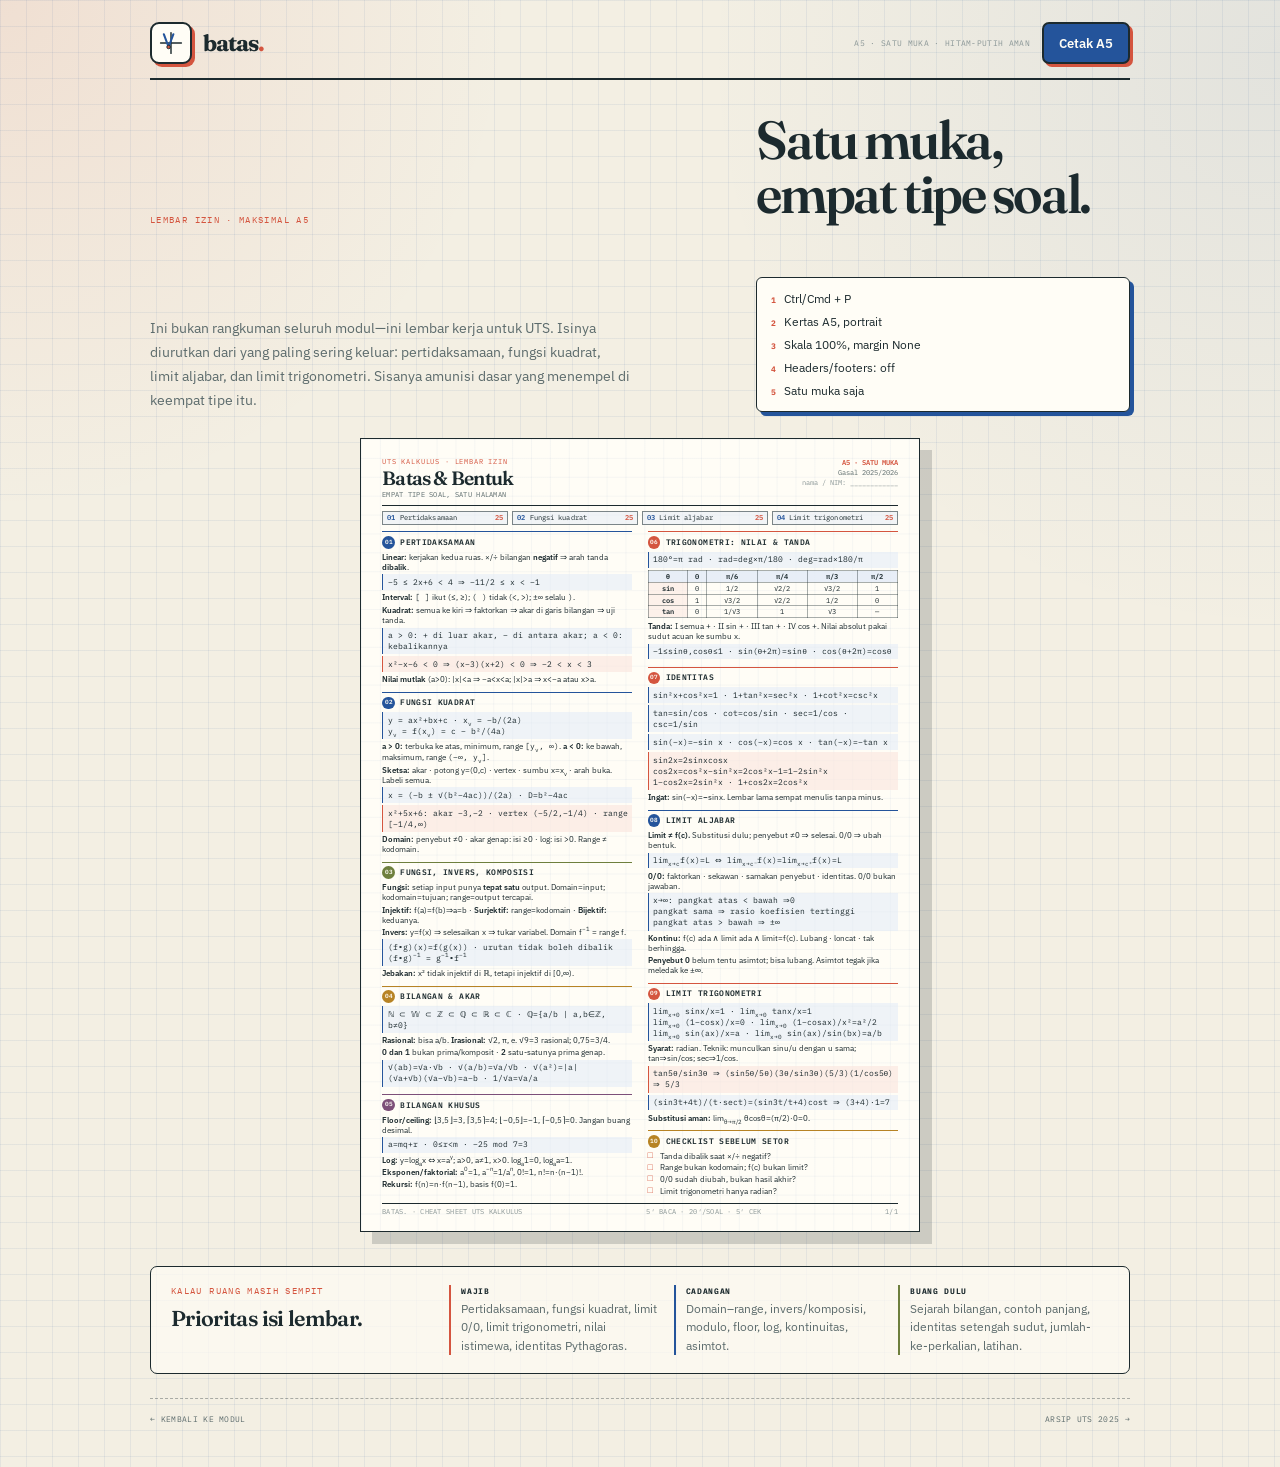
==== cheat-sheet.html @ 0b0602a7 "Add printable A5 calculus cheat sheet" ====
<!DOCTYPE html>
<html lang="id">
<head>
<meta charset="utf-8">
<meta name="viewport" content="width=device-width, initial-scale=1">
<title>Cheat Sheet A5 — UTS Kalkulus | Batas &amp; Bentuk</title>
<meta name="description" content="Cheat sheet A5 satu muka untuk UTS Kalkulus: pertidaksamaan, fungsi kuadrat, limit aljabar, limit trigonometri, plus amunisi bilangan, fungsi, dan trigonometri.">
<meta name="theme-color" content="#f3efe3">
<link rel="icon" href="favicon.svg" type="image/svg+xml">
<link rel="preconnect" href="https://fonts.googleapis.com">
<link rel="preconnect" href="https://fonts.gstatic.com" crossorigin>
<link href="https://fonts.googleapis.com/css2?family=Fraunces:ital,opsz,wght@0,9..144,400..900;1,9..144,400..900&family=IBM+Plex+Mono:wght@400;500;600&family=IBM+Plex+Sans:ital,wght@0,400;0,500;0,600;0,700;1,400&display=swap" rel="stylesheet">
<link rel="stylesheet" href="styles.css">
<link rel="stylesheet" href="cheat-sheet.css">
</head>
<body class="cheat-page">
<main class="cheat-shell">

  <header class="cheat-toolbar no-print">
    <a class="brand" href="modul.html" aria-label="Kembali ke modul">
      <span class="brand-mark" aria-hidden="true">
        <svg viewBox="0 0 40 40">
          <rect width="40" height="40" rx="8" fill="#fffdf6"/>
          <path d="M7 20h26M20 33V7" stroke="#1c2a2e" stroke-width="1.8" stroke-linecap="round"/>
          <path d="M11 9l6 16 6-16" fill="none" stroke="#24549b" stroke-width="2.6" stroke-linecap="round" stroke-linejoin="round"/>
          <circle cx="17" cy="25" r="2.2" fill="#d4553f" stroke="#1c2a2e" stroke-width="1.2"/>
        </svg>
      </span>
      <span class="brand-word">batas<span>.</span></span>
    </a>
    <div class="cheat-toolbar-actions">
      <span class="cheat-toolbar-note">A5 · satu muka · hitam-putih aman</span>
      <button class="btn btn-primary btn-small" type="button" id="printCheat">Cetak A5</button>
    </div>
  </header>

  <section class="cheat-intro no-print" aria-labelledby="cheatTitle">
    <p class="section-kicker">lembar izin · maksimal A5</p>
    <h1 id="cheatTitle">Satu muka, empat tipe soal.</h1>
    <p>Ini bukan rangkuman seluruh modul—ini lembar kerja untuk UTS. Isinya diurutkan dari yang paling sering keluar: pertidaksamaan, fungsi kuadrat, limit aljabar, dan limit trigonometri. Sisanya amunisi dasar yang menempel di keempat tipe itu.</p>
    <div class="cheat-print-steps">
      <span><b>1</b> Ctrl/Cmd + P</span>
      <span><b>2</b> Kertas A5, portrait</span>
      <span><b>3</b> Skala 100%, margin None</span>
      <span><b>4</b> Headers/footers: off</span>
      <span><b>5</b> Satu muka saja</span>
    </div>
  </section>

  <article class="a5-sheet" id="cheatSheet" aria-label="Cheat sheet A5 satu muka">
    <header class="cs-head">
      <div>
        <p class="cs-kicker">UTS KALKULUS · LEMBAR IZIN</p>
        <p class="cs-title">Batas &amp; Bentuk</p>
        <p class="cs-sub">empat tipe soal, satu halaman</p>
      </div>
      <div class="cs-meta">
        <b>A5 · SATU MUKA</b><br>
        Gasal 2025/2026<br>
        <span>nama / NIM: ____________</span>
      </div>
    </header>

    <div class="cs-map" aria-label="Peta empat soal UTS">
      <div><b>01</b> Pertidaksamaan <span>25</span></div>
      <div><b>02</b> Fungsi kuadrat <span>25</span></div>
      <div><b>03</b> Limit aljabar <span>25</span></div>
      <div><b>04</b> Limit trigonometri <span>25</span></div>
    </div>

    <div class="cs-cols">
      <div class="cs-col">

        <section class="cs-block cs-block--cobalt">
          <h2><span>01</span> Pertidaksamaan</h2>
          <p><b>Linear:</b> kerjakan kedua ruas. ×/÷ bilangan <b>negatif</b> ⇒ arah tanda <b>dibalik</b>.</p>
          <p class="cs-formula">−5 ≤ 2x+6 &lt; 4 ⇒ −11/2 ≤ x &lt; −1</p>
          <p><b>Interval:</b> <span class="cs-mono">[ ]</span> ikut (≤, ≥); <span class="cs-mono">( )</span> tidak (&lt;, &gt;); <span class="cs-mono">±∞</span> selalu <span class="cs-mono">)</span>.</p>
          <p><b>Kuadrat:</b> semua ke kiri ⇒ faktorkan ⇒ akar di garis bilangan ⇒ uji tanda.</p>
          <p class="cs-formula">a &gt; 0: + di luar akar, − di antara akar; a &lt; 0: kebalikannya</p>
          <p class="cs-formula cs-formula--warm">x²−x−6 &lt; 0 ⇒ (x−3)(x+2) &lt; 0 ⇒ −2 &lt; x &lt; 3</p>
          <p><b>Nilai mutlak</b> (a&gt;0): |x|&lt;a ⇒ −a&lt;x&lt;a; |x|&gt;a ⇒ x&lt;−a atau x&gt;a.</p>
        </section>

        <section class="cs-block cs-block--cobalt">
          <h2><span>02</span> Fungsi kuadrat</h2>
          <p class="cs-formula">y = ax²+bx+c · x<sub>v</sub> = −b/(2a)<br>y<sub>v</sub> = f(x<sub>v</sub>) = c − b²/(4a)</p>
          <p><b>a &gt; 0:</b> terbuka ke atas, minimum, range <span class="cs-mono">[y<sub>v</sub>, ∞)</span>. <b>a &lt; 0:</b> ke bawah, maksimum, range <span class="cs-mono">(−∞, y<sub>v</sub>]</span>.</p>
          <p><b>Sketsa:</b> akar · potong y=(0,c) · vertex · sumbu x=x<sub>v</sub> · arah buka. Labeli semua.</p>
          <p class="cs-formula">x = (−b ± √(b²−4ac))/(2a) · D=b²−4ac</p>
          <p class="cs-formula cs-formula--warm">x²+5x+6: akar −3,−2 · vertex (−5/2,−1/4) · range [−1/4,∞)</p>
          <p><b>Domain:</b> penyebut ≠0 · akar genap: isi ≥0 · log: isi &gt;0. Range ≠ kodomain.</p>
        </section>

        <section class="cs-block cs-block--olive">
          <h2><span>03</span> Fungsi, invers, komposisi</h2>
          <p><b>Fungsi:</b> setiap input punya <b>tepat satu</b> output. Domain=input; kodomain=tujuan; range=output tercapai.</p>
          <p><b>Injektif:</b> f(a)=f(b)⇒a=b · <b>Surjektif:</b> range=kodomain · <b>Bijektif:</b> keduanya.</p>
          <p><b>Invers:</b> y=f(x) ⇒ selesaikan x ⇒ tukar variabel. Domain f<sup>−1</sup> = range f.</p>
          <p class="cs-formula">(f∘g)(x)=f(g(x)) · urutan tidak boleh dibalik<br>(f∘g)<sup>−1</sup> = g<sup>−1</sup>∘f<sup>−1</sup></p>
          <p><b>Jebakan:</b> x² tidak injektif di ℝ, tetapi injektif di [0,∞).</p>
        </section>

        <section class="cs-block cs-block--gold">
          <h2><span>04</span> Bilangan &amp; akar</h2>
          <p class="cs-formula">ℕ ⊂ 𝕎 ⊂ ℤ ⊂ ℚ ⊂ ℝ ⊂ ℂ · ℚ={a/b | a,b∈ℤ, b≠0}</p>
          <p><b>Rasional:</b> bisa a/b. <b>Irasional:</b> √2, π, e. √9=3 rasional; 0,75=3/4.</p>
          <p><b>0 dan 1</b> bukan prima/komposit · <b>2</b> satu-satunya prima genap.</p>
          <p class="cs-formula">√(ab)=√a·√b · √(a/b)=√a/√b · √(a²)=|a|<br>(√a+√b)(√a−√b)=a−b · 1/√a=√a/a</p>
        </section>

        <section class="cs-block cs-block--plum">
          <h2><span>05</span> Bilangan khusus</h2>
          <p><b>Floor/ceiling:</b> ⌊3,5⌋=3, ⌈3,5⌉=4; ⌊−0,5⌋=−1, ⌈−0,5⌉=0. Jangan buang desimal.</p>
          <p class="cs-formula">a=mq+r · 0≤r&lt;m · −25 mod 7=3</p>
          <p><b>Log:</b> y=log<sub>a</sub>x ⇔ x=a<sup>y</sup>; a&gt;0, a≠1, x&gt;0. log<sub>a</sub>1=0, log<sub>a</sub>a=1.</p>
          <p><b>Eksponen/faktorial:</b> a<sup>0</sup>=1, a<sup>−n</sup>=1/a<sup>n</sup>, 0!=1, n!=n·(n−1)!.</p>
          <p><b>Rekursi:</b> f(n)=n·f(n−1), basis f(0)=1.</p>
        </section>

      </div>

      <div class="cs-col">

        <section class="cs-block cs-block--coral">
          <h2><span>06</span> Trigonometri: nilai &amp; tanda</h2>
          <p class="cs-formula">180°=π rad · rad=deg×π/180 · deg=rad×180/π</p>
          <table class="cs-table">
            <thead><tr><th>θ</th><th>0</th><th>π/6</th><th>π/4</th><th>π/3</th><th>π/2</th></tr></thead>
            <tbody>
              <tr><th>sin</th><td>0</td><td>1/2</td><td>√2/2</td><td>√3/2</td><td>1</td></tr>
              <tr><th>cos</th><td>1</td><td>√3/2</td><td>√2/2</td><td>1/2</td><td>0</td></tr>
              <tr><th>tan</th><td>0</td><td>1/√3</td><td>1</td><td>√3</td><td>—</td></tr>
            </tbody>
          </table>
          <p><b>Tanda:</b> I semua + · II sin + · III tan + · IV cos +. Nilai absolut pakai sudut acuan ke sumbu x.</p>
          <p class="cs-formula">−1≤sinθ,cosθ≤1 · sin(θ+2π)=sinθ · cos(θ+2π)=cosθ</p>
        </section>

        <section class="cs-block cs-block--coral">
          <h2><span>07</span> Identitas</h2>
          <p class="cs-formula">sin²x+cos²x=1 · 1+tan²x=sec²x · 1+cot²x=csc²x</p>
          <p class="cs-formula">tan=sin/cos · cot=cos/sin · sec=1/cos · csc=1/sin</p>
          <p class="cs-formula">sin(−x)=−sin x · cos(−x)=cos x · tan(−x)=−tan x</p>
          <p class="cs-formula cs-formula--warm">sin2x=2sinxcosx<br>cos2x=cos²x−sin²x=2cos²x−1=1−2sin²x<br>1−cos2x=2sin²x · 1+cos2x=2cos²x</p>
          <p><b>Ingat:</b> sin(−x)=<b>−</b>sinx. Lembar lama sempat menulis tanpa minus.</p>
        </section>

        <section class="cs-block cs-block--cobalt">
          <h2><span>08</span> Limit aljabar</h2>
          <p><b>Limit ≠ f(c).</b> Substitusi dulu; penyebut ≠0 ⇒ selesai. 0/0 ⇒ ubah bentuk.</p>
          <p class="cs-formula">lim<sub>x→c</sub>f(x)=L ⇔ lim<sub>x→c⁻</sub>f(x)=lim<sub>x→c⁺</sub>f(x)=L</p>
          <p><b>0/0:</b> faktorkan · sekawan · samakan penyebut · identitas. 0/0 bukan jawaban.</p>
          <p class="cs-formula">x→∞: pangkat atas &lt; bawah ⇒0<br>pangkat sama ⇒ rasio koefisien tertinggi<br>pangkat atas &gt; bawah ⇒ ±∞</p>
          <p><b>Kontinu:</b> f(c) ada ∧ limit ada ∧ limit=f(c). Lubang · loncat · tak berhingga.</p>
          <p><b>Penyebut 0</b> belum tentu asimtot; bisa lubang. Asimtot tegak jika meledak ke ±∞.</p>
        </section>

        <section class="cs-block cs-block--coral">
          <h2><span>09</span> Limit trigonometri</h2>
          <p class="cs-formula">lim<sub>x→0</sub> sinx/x=1 · lim<sub>x→0</sub> tanx/x=1<br>lim<sub>x→0</sub> (1−cosx)/x=0 · lim<sub>x→0</sub> (1−cosax)/x²=a²/2<br>lim<sub>x→0</sub> sin(ax)/x=a · lim<sub>x→0</sub> sin(ax)/sin(bx)=a/b</p>
          <p><b>Syarat:</b> radian. Teknik: munculkan sinu/u dengan u sama; tan⇒sin/cos; sec⇒1/cos.</p>
          <p class="cs-formula cs-formula--warm">tan5θ/sin3θ ⇒ (sin5θ/5θ)(3θ/sin3θ)(5/3)(1/cos5θ) ⇒ 5/3</p>
          <p class="cs-formula">(sin3t+4t)/(t·sect)=(sin3t/t+4)cost ⇒ (3+4)·1=7</p>
          <p><b>Substitusi aman:</b> lim<sub>θ→π/2</sub> θcosθ=(π/2)·0=0.</p>
        </section>

        <section class="cs-block cs-block--gold">
          <h2><span>10</span> Checklist sebelum setor</h2>
          <ul class="cs-check">
            <li>Tanda dibalik saat ×/÷ negatif?</li>
            <li>Range bukan kodomain; f(c) bukan limit?</li>
            <li>0/0 sudah diubah, bukan hasil akhir?</li>
            <li>Limit trigonometri hanya radian?</li>
          </ul>
        </section>

      </div>
    </div>

    <footer class="cs-foot">
      <span>batas. · cheat sheet UTS Kalkulus</span>
      <span>5′ baca · 20′/soal · 5′ cek</span>
      <span>1/1</span>
    </footer>
  </article>

  <section class="cheat-legend no-print" aria-label="Cara memakai lembar">
    <div>
      <p class="section-kicker">kalau ruang masih sempit</p>
      <h2>Prioritas isi lembar.</h2>
    </div>
    <div class="cheat-legend-grid">
      <div><b>Wajib</b><span>Pertidaksamaan, fungsi kuadrat, limit 0/0, limit trigonometri, nilai istimewa, identitas Pythagoras.</span></div>
      <div><b>Cadangan</b><span>Domain–range, invers/komposisi, modulo, floor, log, kontinuitas, asimtot.</span></div>
      <div><b>Buang dulu</b><span>Sejarah bilangan, contoh panjang, identitas setengah sudut, jumlah-ke-perkalian, latihan.</span></div>
    </div>
  </section>

  <footer class="cheat-page-foot no-print">
    <a href="modul.html">← kembali ke modul</a>
    <a href="uts-2025.html">arsip UTS 2025 →</a>
  </footer>

</main>
<script>
  document.getElementById('printCheat').addEventListener('click', function () {
    window.print();
  });
</script>
</body>
</html>
---- styles.css ----
/* =========================================================
   Batas & Bentuk — latihan UTS Kalkulus
   Gaya: kertas grafik, tinta kobalt, catatan merah
   ========================================================= */

:root{
  --paper:#f3efe3;
  --paper-deep:#e9e2d2;
  --card:#fffdf6;
  --ink:#1c2a2e;
  --muted:#5c6b6c;
  --faint:#8b9797;
  --cobalt:#24549b;
  --cobalt-deep:#183a6b;
  --cobalt-soft:#e3ebf8;
  --coral:#d4553f;
  --coral-soft:#fbe8e1;
  --olive:#6e7f3d;
  --olive-soft:#eef3e1;
  --plum:#7c4f79;
  --plum-soft:#f1e5ef;
  --gold:#e7c45a;
  --grid:rgba(36,84,155,.075);
  --font:'IBM Plex Sans','Segoe UI',system-ui,sans-serif;
  --display:'Fraunces',Georgia,'Times New Roman',serif;
  --mono:'IBM Plex Mono','Cascadia Code',Consolas,monospace;
  --shadow:7px 7px 0 var(--ink);
}

*,*::before,*::after{box-sizing:border-box}
html{scroll-behavior:smooth}
body{
  margin:0;
  min-height:100vh;
  color:var(--ink);
  font-family:var(--font);
  font-size:16px;
  line-height:1.5;
  background-color:var(--paper);
  background-image:
    linear-gradient(var(--grid) 1px, transparent 1px),
    linear-gradient(90deg, var(--grid) 1px, transparent 1px),
    radial-gradient(circle at 0% 0%, rgba(212,85,63,.10), transparent 32rem),
    radial-gradient(circle at 100% 4%, rgba(36,84,155,.08), transparent 36rem);
  background-size:26px 26px, 26px 26px, auto, auto;
  background-attachment:fixed;
  -webkit-font-smoothing:antialiased;
  overflow-x:hidden;
}
[hidden]{display:none !important}
button{font:inherit;color:inherit}
a{color:inherit}
svg{max-width:100%}
::selection{background:#f2d47a;color:var(--ink)}
:focus-visible{outline:3px solid var(--cobalt);outline-offset:3px}
.mono{font-family:var(--mono)}
.shell{
  position:relative;
  z-index:1;
  width:min(1100px,100%);
  margin:0 auto;
  padding:20px clamp(15px,3.4vw,30px) 38px;
}

/* ---------- header ---------- */
.site-head{
  display:flex;
  align-items:center;
  justify-content:space-between;
  gap:20px;
  padding:2px 0 16px;
  border-bottom:2px solid var(--ink);
}
.brand{display:inline-flex;align-items:center;gap:11px;text-decoration:none}
.brand-mark{
  width:42px;
  height:42px;
  flex:0 0 auto;
  padding:3px;
  border:2px solid var(--ink);
  border-radius:9px;
  background:var(--card);
  box-shadow:3px 3px 0 var(--coral);
  display:grid;
  place-items:center;
}
.brand-mark svg{display:block;width:100%;height:100%}
.brand-word{
  font-family:var(--display);
  font-size:1.42rem;
  font-weight:700;
  letter-spacing:-.04em;
  line-height:1;
}
.brand-word span{color:var(--coral)}
.head-meta{display:flex;align-items:center;gap:14px;min-width:0}
.head-line{
  font-family:var(--mono);
  font-size:9px;
  letter-spacing:.14em;
  text-transform:uppercase;
  color:var(--muted);
  white-space:nowrap;
}
.stamp-badge{
  padding:5px 9px;
  border:1.5px solid var(--ink);
  border-radius:3px;
  background:#f9e8a8;
  box-shadow:2px 2px 0 var(--ink);
  font-family:var(--mono);
  font-size:9.5px;
  letter-spacing:.03em;
  white-space:nowrap;
  transform:rotate(1.5deg);
}

/* ---------- hero ---------- */
.hero{
  display:grid;
  grid-template-columns:1.04fr .96fr;
  align-items:center;
  gap:clamp(30px,5vw,60px);
  padding:52px 0 48px;
}
.hero-copy{min-width:0;animation:rise .5s ease both}
.kicker{
  display:flex;
  align-items:center;
  gap:9px;
  margin:0 0 18px;
  font-family:var(--mono);
  font-size:9.5px;
  letter-spacing:.12em;
  text-transform:uppercase;
  color:var(--muted);
}
.kicker-box{
  width:23px;
  height:23px;
  flex:0 0 auto;
  display:grid;
  place-items:center;
  border:1.5px solid var(--ink);
  border-radius:4px;
  background:var(--cobalt);
  color:var(--card);
  font-family:var(--display);
  font-size:16px;
  line-height:1;
  transform:rotate(-3deg);
}
h1{
  margin:0 0 20px;
  font-family:var(--display);
  font-size:clamp(2.65rem,5.5vw,4.55rem);
  font-weight:600;
  font-variation-settings:'opsz' 72;
  line-height:.96;
  letter-spacing:-.045em;
}
h1 > span{display:block}
h1 .h1-blue{color:var(--cobalt);margin-left:.42em}
h1 .h1-last{margin-left:.86em}
h1 em{
  color:var(--coral);
  font-style:italic;
  border-bottom:3px solid var(--coral);
}
.lede{
  max-width:54ch;
  margin:0;
  font-size:1rem;
  line-height:1.75;
  color:var(--muted);
}
.hero-actions{
  display:flex;
  align-items:center;
  gap:18px;
  flex-wrap:wrap;
  margin-top:28px;
}
.cta-note{
  margin:0;
  padding-left:10px;
  border-left:2px solid var(--coral);
  font-family:var(--mono);
  font-size:9px;
  line-height:1.7;
  color:var(--faint);
}
.best-note{
  display:inline-flex;
  align-items:center;
  gap:8px;
  margin:22px 0 0;
  padding:7px 11px;
  border:1.5px dashed var(--ink);
  border-radius:4px;
  background:#f9e8a8;
  font-family:var(--mono);
  font-size:10px;
  transform:rotate(-1deg);
}
.best-note::before{content:'★';color:var(--coral)}

/* ---------- ilustrasi ---------- */
.hero-figure{margin:0;min-width:0;animation:rise .65s .08s ease both}
.paper-stack{
  position:relative;
  padding:10px;
  border:2px solid var(--ink);
  border-radius:5px;
  background:var(--card);
  box-shadow:10px 10px 0 var(--ink);
  transform:rotate(1.2deg);
  transition:transform .3s ease;
}
.paper-stack:hover{transform:rotate(.3deg)}
.paper-stack::before,
.paper-stack::after{
  content:'';
  position:absolute;
  z-index:2;
  width:84px;
  height:22px;
  border:1px solid rgba(28,42,46,.18);
}
.paper-stack::before{top:-11px;left:28px;background:rgba(212,85,63,.72);transform:rotate(-7deg)}
.paper-stack::after{bottom:-10px;right:32px;background:rgba(110,127,61,.62);transform:rotate(4deg)}
.paper-stack > svg{
  display:block;
  width:100%;
  height:auto;
  border:2px solid var(--ink);
  border-radius:2px;
}
.hero-figure figcaption{
  margin-top:16px;
  text-align:center;
  font-family:var(--mono);
  font-size:9.5px;
  color:var(--faint);
}

/* ---------- tombol ---------- */
.btn{
  display:inline-flex;
  align-items:center;
  justify-content:center;
  gap:9px;
  padding:12px 19px;
  border:2px solid var(--ink);
  border-radius:7px;
  background:var(--card);
  color:var(--ink);
  font-family:var(--font);
  font-size:.92rem;
  font-weight:600;
  cursor:pointer;
  text-decoration:none;
  box-shadow:4px 4px 0 var(--cobalt);
  transition:transform .15s ease, box-shadow .15s ease, background .15s ease;
}
.btn:hover{transform:translate(-2px,-2px);box-shadow:6px 6px 0 var(--cobalt)}
.btn:active{transform:translate(2px,2px);box-shadow:1px 1px 0 var(--cobalt)}
.btn-primary{background:var(--cobalt);color:var(--card);box-shadow:4px 4px 0 var(--coral)}
.btn-primary:hover{background:#2d5fae;box-shadow:6px 6px 0 var(--coral)}
.btn-primary:active{box-shadow:1px 1px 0 var(--coral)}
.btn-ghost{background:transparent;box-shadow:3px 3px 0 var(--ink)}
.btn-ghost:hover{background:var(--card);box-shadow:5px 5px 0 var(--ink)}
.btn-small{padding:9px 15px;font-size:.84rem;box-shadow:3px 3px 0 var(--coral)}
.btn-arrow{width:18px;height:18px;flex:0 0 auto}

/* ---------- peta soal ---------- */
.exam-map{
  padding:23px clamp(18px,3vw,28px) 15px;
  border:2px solid var(--ink);
  border-radius:12px;
  background:var(--card);
  box-shadow:var(--shadow);
}
.map-head{
  display:flex;
  align-items:flex-end;
  justify-content:space-between;
  gap:20px;
  padding-bottom:14px;
  border-bottom:2px solid var(--ink);
}
.section-kicker{
  margin:0 0 5px;
  font-family:var(--mono);
  font-size:8.5px;
  letter-spacing:.16em;
  text-transform:uppercase;
  color:var(--coral);
}
.map-head h2{
  margin:0;
  font-family:var(--display);
  font-size:clamp(1.3rem,2.5vw,1.65rem);
  font-weight:600;
  letter-spacing:-.03em;
  line-height:1.15;
}
.map-note{
  margin:0;
  text-align:right;
  font-family:var(--mono);
  font-size:9px;
  line-height:1.7;
  color:var(--muted);
  white-space:nowrap;
}
.topic-grid{
  display:grid;
  grid-template-columns:repeat(2,minmax(0,1fr));
  margin-top:16px;
  border:1.5px solid var(--ink);
  border-radius:7px;
  overflow:hidden;
}
.topic-card{
  min-width:0;
  padding:14px 16px 13px;
  border-right:1.5px solid var(--ink);
  border-bottom:1.5px solid var(--ink);
  background:var(--tint);
}
.topic-card:nth-child(2n){border-right:0}
.topic-card:last-child:nth-child(odd){grid-column:1/-1}
.topic-card:last-child{border-right:0;border-bottom:0}
.topic-card-top{display:flex;align-items:center;justify-content:space-between;gap:10px}
.topic-no{font-family:var(--mono);font-size:8.5px;color:var(--muted)}
.topic-count{
  padding:1px 7px;
  border:1.5px solid var(--ink);
  border-radius:999px;
  background:var(--card);
  font-family:var(--mono);
  font-size:8.5px;
  white-space:nowrap;
}
.topic-name{
  margin:7px 0 2px;
  font-family:var(--display);
  font-size:1.12rem;
  font-weight:600;
  letter-spacing:-.02em;
}
.topic-desc{margin:0;font-size:.78rem;line-height:1.5;color:var(--muted)}
.topic-formula{
  margin-top:9px;
  padding-top:8px;
  border-top:1px dashed rgba(28,42,46,.3);
  font-size:.79rem;
  line-height:1.5;
  overflow-x:auto;
  scrollbar-width:thin;
}
.topic-formula .katex{white-space:nowrap}
.map-foot{
  display:flex;
  align-items:center;
  justify-content:space-between;
  gap:14px;
  flex-wrap:wrap;
  margin-top:14px;
  padding-top:11px;
  border-top:2px solid var(--ink);
  font-family:var(--mono);
  font-size:9px;
  color:var(--muted);
}
.foot-item{display:inline-flex;align-items:center;gap:7px}
.foot-item svg{width:15px;height:15px;flex:0 0 auto}

/* ---------- cara main ---------- */
.howto{
  display:grid;
  grid-template-columns:repeat(3,1fr);
  margin:32px 0 0;
  border-top:1.5px dashed rgba(28,42,46,.35);
  border-bottom:1.5px dashed rgba(28,42,46,.35);
}
.howto p{
  margin:0;
  padding:14px 18px;
  border-right:1.5px dashed rgba(28,42,46,.35);
  font-size:.84rem;
  line-height:1.6;
  color:var(--muted);
}
.howto p:last-child{border-right:0}
.howto-num{
  display:inline-block;
  margin-right:6px;
  font-family:var(--mono);
  font-size:9px;
  font-weight:600;
  color:var(--coral);
}
.howto strong{color:var(--ink);font-weight:600}
.site-foot{
  display:flex;
  justify-content:space-between;
  gap:14px;
  flex-wrap:wrap;
  margin-top:38px;
  padding-top:13px;
  border-top:2px solid var(--ink);
  font-size:10px;
  color:var(--faint);
}

/* ---------- kuis ---------- */
#quiz,#result{max-width:880px;margin:0 auto}
.quiz-head{
  position:sticky;
  top:0;
  z-index:20;
  display:flex;
  align-items:center;
  gap:12px;
  margin-bottom:22px;
  padding:11px 0 13px;
  border-bottom:1.5px dashed rgba(28,42,46,.35);
  background:var(--paper);
}
.icon-btn{
  width:40px;
  height:40px;
  flex:0 0 auto;
  display:grid;
  place-items:center;
  border:2px solid var(--ink);
  border-radius:7px;
  background:var(--card);
  box-shadow:2.5px 2.5px 0 var(--ink);
  cursor:pointer;
  transition:transform .14s ease, box-shadow .14s ease;
}
.icon-btn:hover{transform:translate(-1px,-1px);box-shadow:4px 4px 0 var(--ink)}
.icon-btn:active{transform:translate(1px,1px);box-shadow:1px 1px 0 var(--ink)}
.icon-btn svg{width:19px;height:19px}
.quiz-progress{flex:1;min-width:0}
.progress-top{
  display:flex;
  align-items:center;
  justify-content:space-between;
  gap:8px;
  margin-bottom:6px;
}
.progress-top .mono{font-size:9px;letter-spacing:.04em;color:var(--muted)}
.phase-label{
  padding:1px 6px;
  border:1px solid rgba(28,42,46,.28);
  border-radius:3px;
  background:var(--card);
  font-size:8px !important;
  letter-spacing:.06em;
  text-transform:uppercase;
  color:var(--muted);
}
.phase-label.is-intro{border-color:#b08422;background:#f9e8a8;color:#7a5a10}
.phase-label.is-challenge{border-color:var(--coral);background:var(--coral-soft);color:var(--coral)}
.progress-track{
  height:8px;
  border:1.5px solid var(--ink);
  border-radius:999px;
  background:var(--card);
  overflow:hidden;
}
.progress-fill{
  display:block;
  width:0;
  height:100%;
  border-right:1.5px solid var(--ink);
  background:var(--cobalt);
  transition:width .35s ease;
}
.formula-btn{
  display:inline-flex;
  align-items:center;
  gap:5px;
  flex:0 0 auto;
  padding:6px 8px;
  border:1.5px solid var(--ink);
  border-radius:5px;
  background:#f9e8a8;
  box-shadow:2px 2px 0 var(--ink);
  font-family:var(--mono);
  font-size:8.5px;
  letter-spacing:.04em;
  text-transform:uppercase;
  cursor:pointer;
  transition:transform .14s ease, box-shadow .14s ease;
}
.formula-btn:hover{transform:translate(-1px,-1px);box-shadow:3px 3px 0 var(--ink)}
.formula-btn:active{transform:translate(1px,1px);box-shadow:1px 1px 0 var(--ink)}
.formula-btn-icon{font-family:var(--display);font-size:14px;line-height:1}
.score-chip{
  display:flex;
  flex-direction:column;
  align-items:center;
  justify-content:center;
  min-width:46px;
  padding:3px 7px;
  border:2px solid var(--ink);
  border-radius:6px;
  background:var(--card);
  box-shadow:2px 2px 0 var(--cobalt);
  line-height:1;
}
.score-chip strong{font-family:var(--mono);font-size:14px}
.score-chip span{margin-top:3px;font-size:7px;letter-spacing:.08em;text-transform:uppercase;color:var(--faint)}

.q-card{
  position:relative;
  padding:clamp(21px,4vw,36px);
  border:2px solid var(--ink);
  border-radius:14px;
  background:var(--card);
  box-shadow:8px 8px 0 var(--ink);
  animation:cardIn .3s ease both;
}
.q-card::before{
  content:'';
  position:absolute;
  top:-2px;
  left:28px;
  width:84px;
  height:13px;
  background:rgba(212,85,63,.68);
  border:1px solid rgba(28,42,46,.16);
  transform:rotate(-2deg);
}
.q-top{display:flex;align-items:center;gap:8px;flex-wrap:wrap;margin-bottom:17px}
.topic-tag{
  padding:4px 8px;
  border:1.5px solid var(--tag-fg,var(--cobalt));
  border-radius:3px;
  background:var(--tag-bg,var(--cobalt-soft));
  color:var(--tag-fg,var(--cobalt));
  font-family:var(--mono);
  font-size:9px;
  letter-spacing:.06em;
  text-transform:uppercase;
}
.challenge-tag{
  padding:3px 7px;
  border:1.5px dashed var(--coral);
  border-radius:3px;
  background:var(--coral-soft);
  color:var(--coral);
  font-family:var(--mono);
  font-size:8.5px;
  letter-spacing:.05em;
  text-transform:uppercase;
  transform:rotate(-1.5deg);
}
.q-number{margin-left:auto;font-size:9px;color:var(--faint)}
.q-text{
  margin:0 0 19px;
  font-size:clamp(1.06rem,2.2vw,1.18rem);
  font-weight:600;
  line-height:1.62;
  letter-spacing:-.005em;
  overflow-wrap:break-word;
}
.q-text .katex{font-size:1.12em}
.q-text strong{
  font-weight:700;
  background:linear-gradient(transparent 63%, rgba(242,212,122,.65) 63%);
  padding:0 1px;
}
.options{display:grid;gap:9px}
.option{
  display:flex;
  align-items:flex-start;
  gap:12px;
  width:100%;
  padding:12px 14px;
  border:1.5px solid var(--ink);
  border-radius:7px;
  background:var(--card);
  box-shadow:2.5px 2.5px 0 rgba(28,42,46,.85);
  text-align:left;
  cursor:pointer;
  transition:transform .14s ease, box-shadow .14s ease, background .14s ease, border-color .14s ease;
}
.option:hover:not(:disabled){
  transform:translate(-1px,-1px);
  border-color:var(--cobalt);
  background:#f4f8ff;
  box-shadow:4px 4px 0 var(--cobalt);
}
.option:disabled{cursor:default}
.option-key{
  width:25px;
  height:25px;
  flex:0 0 auto;
  margin-top:1px;
  display:grid;
  place-items:center;
  border:1.5px solid var(--ink);
  border-radius:4px;
  background:var(--paper);
  font-family:var(--mono);
  font-size:10px;
  font-weight:600;
}
.option-text{flex:1;min-width:0;font-size:.92rem;line-height:1.62;overflow-wrap:break-word}
.option-text .katex{font-size:1.12em}
.option-mark{
  flex:0 0 auto;
  margin-top:-2px;
  font-family:var(--mono);
  font-size:1.05rem;
  font-weight:600;
  opacity:0;
  transform:scale(.5);
  transition:opacity .15s ease, transform .15s ease;
}
.option.is-correct{border-color:var(--olive);background:var(--olive-soft);box-shadow:2.5px 2.5px 0 var(--olive)}
.option.is-correct .option-key{background:var(--olive);border-color:var(--olive);color:#fff}
.option.is-correct .option-mark{opacity:1;transform:scale(1);color:var(--olive);animation:stamp .25s ease}
.option.is-wrong{border-color:var(--coral);background:var(--coral-soft);box-shadow:2.5px 2.5px 0 var(--coral);animation:shake .3s ease}
.option.is-wrong .option-key{background:var(--coral);border-color:var(--coral);color:#fff}
.option.is-wrong .option-mark{opacity:1;transform:scale(1);color:var(--coral)}
.option.is-muted{opacity:.48}

/* ---------- pembahasan ---------- */
.feedback{
  scroll-margin-top:90px;
  margin-top:21px;
  padding:17px 17px 14px;
  border:2px solid var(--ink);
  border-radius:9px;
  background:#fbf4dd;
  box-shadow:4px 4px 0 var(--ink);
  animation:rise .28s ease both;
}
.feedback.is-correct{background:var(--olive-soft)}
.feedback.is-wrong{background:#fbeae3}
.feedback-head{
  display:flex;
  align-items:flex-start;
  gap:11px;
  margin-bottom:13px;
  padding-bottom:12px;
  border-bottom:1.5px dashed rgba(28,42,46,.3);
}
.feedback-icon{
  width:32px;
  height:32px;
  flex:0 0 auto;
  display:grid;
  place-items:center;
  border:2px solid var(--ink);
  border-radius:50%;
  background:var(--card);
}
.feedback-icon svg{width:17px;height:17px}
.feedback-title{min-width:0}
.feedback-title strong{
  display:block;
  font-family:var(--display);
  font-size:1.08rem;
  font-weight:600;
  line-height:1.25;
}
.feedback-title span{display:block;margin-top:2px;font-size:.75rem;line-height:1.5;color:var(--muted)}
.fb-top-btn{
  flex:0 0 auto;
  margin-left:auto;
  padding:5px 9px;
  border:1.5px solid var(--ink);
  border-radius:4px;
  background:var(--card);
  box-shadow:2px 2px 0 var(--ink);
  font-family:var(--mono);
  font-size:8px;
  letter-spacing:.05em;
  text-transform:uppercase;
  cursor:pointer;
  transition:transform .14s ease, box-shadow .14s ease;
}
.fb-top-btn:hover{transform:translate(-1px,-1px);box-shadow:3px 3px 0 var(--ink)}
.fb-top-btn:active{transform:translate(1px,1px);box-shadow:1px 1px 0 var(--ink)}
.rich p{margin:.6em 0;font-size:.9rem;line-height:1.78;color:#344244}
.rich > :first-child{margin-top:0}
.rich > :last-child{margin-bottom:0}
.rich strong{color:var(--ink);font-weight:600}
.rich ul,.rich ol{margin:.62em 0;padding-left:1.35em;color:#344244;font-size:.9rem;line-height:1.75}
.rich li{margin:.25em 0}
.rich li::marker{color:var(--coral);font-family:var(--mono);font-size:.85em}
.rich .math-display{
  margin:.8em 0;
  padding:2px 0;
  overflow-x:auto;
  overflow-y:hidden;
  scrollbar-width:thin;
}
.rich .katex-display{margin:.35em 0}
.rich .katex{font-size:1.02em}
.keep-punct{white-space:nowrap}
.note{
  margin:.85em 0;
  padding:9px 12px 10px;
  border-left:3px solid var(--coral);
  background:#fff8e6;
  font-size:.86rem !important;
  line-height:1.65;
  color:#4a4235;
}
.note::before{
  content:'CATATAN';
  display:block;
  margin-bottom:2px;
  font-family:var(--mono);
  font-size:7.5px;
  letter-spacing:.12em;
  color:var(--coral);
}
.explain-figure{
  margin:14px 0;
  padding:10px;
  border:1.5px solid var(--ink);
  border-radius:5px;
  background:var(--card);
}
.explain-figure svg{display:block;width:100%;height:auto}
.explain-figure figcaption{
  margin-top:6px;
  font-family:var(--mono);
  font-size:8.5px;
  line-height:1.5;
  color:var(--muted);
  text-align:center;
}
.answer-line .katex{font-size:1.02em}
.answer-line{
  margin:0 0 12px !important;
  padding:8px 10px;
  border:1.5px dashed rgba(28,42,46,.35);
  border-radius:4px;
  background:rgba(255,253,246,.72);
  font-size:.83rem !important;
  line-height:1.6;
}
.feedback-foot{
  display:flex;
  align-items:center;
  justify-content:space-between;
  gap:12px;
  margin-top:15px;
  padding-top:12px;
  border-top:1.5px dashed rgba(28,42,46,.3);
}
.kbd-hint{font-family:var(--mono);font-size:8.5px;color:var(--muted)}
.quiz-footnote{
  margin:17px 0 0;
  text-align:center;
  font-family:var(--mono);
  font-size:9px;
  line-height:1.7;
  color:var(--faint);
}

/* ---------- lembar rumus ---------- */
.formula-modal{position:fixed;inset:0;z-index:100;display:flex;justify-content:flex-end}
.formula-backdrop{position:absolute;inset:0;background:rgba(28,42,46,.46)}
.formula-sheet{
  position:relative;
  z-index:1;
  width:min(430px,100%);
  height:100%;
  overflow-y:auto;
  border-left:2px solid var(--ink);
  background:var(--paper);
  background-image:linear-gradient(var(--grid) 1px, transparent 1px),linear-gradient(90deg,var(--grid) 1px,transparent 1px);
  background-size:24px 24px;
  box-shadow:-8px 0 0 rgba(28,42,46,.8);
  animation:slideIn .26s ease both;
}
.formula-head{
  position:sticky;
  top:0;
  z-index:2;
  display:flex;
  align-items:flex-start;
  justify-content:space-between;
  gap:14px;
  padding:17px 19px 14px;
  border-bottom:2px solid var(--ink);
  background:var(--paper);
}
.formula-head h2{
  margin:0;
  font-family:var(--display);
  font-size:1.45rem;
  font-weight:600;
  letter-spacing:-.03em;
}
.formula-content{padding:17px 19px 30px}
.formula-content section{
  padding:0 0 15px;
  margin-bottom:15px;
  border-bottom:1.5px dashed rgba(28,42,46,.3);
}
.formula-content section:last-child{border-bottom:0;margin-bottom:0}
.formula-content h3{
  margin:0 0 9px;
  font-family:var(--mono);
  font-size:8.5px;
  letter-spacing:.12em;
  text-transform:uppercase;
  color:var(--coral);
}
.formula-content p{
  margin:.35em 0;
  font-size:.88rem;
  line-height:1.7;
  color:#344244;
  overflow-x:auto;
  scrollbar-width:thin;
}
.formula-content .katex{font-size:.93em}
.formula-content .katex-display{margin:.45em 0}
.formula-tip{
  margin-top:12px !important;
  padding:9px 10px;
  border-left:3px solid var(--olive);
  background:var(--olive-soft);
  font-size:.82rem !important;
}

/* ---------- hasil ---------- */
.result-card{
  padding:clamp(21px,4vw,38px);
  border:2px solid var(--ink);
  border-radius:14px;
  background:var(--card);
  box-shadow:9px 9px 0 var(--ink);
  animation:cardIn .32s ease both;
}
.result-top{display:flex;align-items:flex-start;gap:20px}
.seal{width:114px;height:114px;flex:0 0 auto;animation:float 7s ease-in-out infinite alternate}
.result-headline{flex:1;min-width:0}
.result-headline .kicker{margin-bottom:7px}
.result-headline h2{
  margin:0 0 6px;
  font-family:var(--display);
  font-size:clamp(1.5rem,3vw,1.95rem);
  font-weight:600;
  line-height:1.12;
  letter-spacing:-.03em;
}
.result-sub{margin:0;font-size:.83rem;line-height:1.6;color:var(--muted)}
.score-stamp{
  position:relative;
  width:96px;
  height:96px;
  flex:0 0 auto;
  padding:9px;
  display:grid;
  place-items:center;
  border:2.5px dashed var(--olive);
  border-radius:50%;
  background:rgba(255,253,246,.6);
  color:var(--olive);
  text-align:center;
  font-family:var(--mono);
  font-size:9px;
  font-weight:600;
  line-height:1.35;
  letter-spacing:.1em;
  transform:rotate(7deg);
}
.score-stamp::before{
  content:'';
  position:absolute;
  inset:6px;
  border:1px dashed currentColor;
  border-radius:50%;
  opacity:.5;
}
.score-stamp[data-tone="mid"]{border-color:#a97812;color:#8c6110}
.score-stamp[data-tone="low"]{border-color:var(--coral);color:var(--coral)}
.score-line{
  display:flex;
  align-items:baseline;
  gap:14px;
  margin-top:20px;
  padding-bottom:17px;
  border-bottom:2px solid var(--ink);
}
.score-line strong{
  font-family:var(--display);
  font-size:clamp(2rem,5vw,2.7rem);
  font-weight:600;
  line-height:1;
  letter-spacing:-.04em;
}
.score-line span{font-size:9.5px;color:var(--muted)}
.rapor{padding-top:18px}
.rapor h3{
  margin:0 0 10px;
  font-family:var(--mono);
  font-size:8.5px;
  letter-spacing:.14em;
  text-transform:uppercase;
  color:var(--faint);
}
.break-row{
  display:grid;
  grid-template-columns:minmax(150px,1.3fr) 2fr 54px;
  gap:12px;
  align-items:center;
  padding:7px 0;
}
.break-name{display:flex;align-items:center;gap:8px;font-size:.82rem;font-weight:600}
.break-name i{width:9px;height:9px;flex:0 0 auto;border:1.5px solid var(--ink);border-radius:50%;background:var(--dot)}
.break-bar{height:10px;border:1.5px solid var(--ink);border-radius:999px;background:var(--paper);overflow:hidden}
.break-bar span{display:block;height:100%;width:0;border-right:1.5px solid var(--ink);background:var(--dot);transition:width .7s ease}
.break-val{font-family:var(--mono);font-size:9px;text-align:right;color:var(--muted)}
.review{
  margin-top:21px;
  border:2px solid var(--ink);
  border-radius:7px;
  background:var(--paper);
  overflow:hidden;
}
.review > summary{
  display:flex;
  align-items:center;
  gap:8px;
  padding:12px 14px;
  list-style:none;
  cursor:pointer;
  font-size:.85rem;
  font-weight:600;
}
.review > summary::-webkit-details-marker,
.review-item > summary::-webkit-details-marker{display:none}
.review-label{flex:1;min-width:0;line-height:1.35}
.review > summary #wrongCount{
  flex:0 0 auto;
  margin-left:0;
  white-space:nowrap;
  font-size:9px;
  color:var(--faint);
}
.review > summary::after{
  content:'+';
  flex:0 0 auto;
  margin-left:2px;
  font-family:var(--mono);
  font-size:16px;
  line-height:1;
}
.review[open] > summary::after{content:'−'}
.review-item{border-top:1.5px dashed rgba(28,42,46,.25);background:var(--card)}
.review-item > summary{
  display:flex;
  align-items:baseline;
  gap:8px;
  padding:11px 14px;
  list-style:none;
  cursor:pointer;
  font-size:.83rem;
  font-weight:600;
}
.review-item > summary::before{content:'×';font-family:var(--mono);font-weight:700;color:var(--coral)}
.review-item > summary::after{content:'+';margin-left:auto;font-family:var(--mono);color:var(--faint)}
.review-item[open] > summary::after{content:'−'}
.review-body{padding:0 14px 14px}
.review-q{margin:0 0 9px;font-size:.85rem;line-height:1.6;font-weight:500}
.review-ans{display:grid;gap:4px;margin:0 0 10px;font-size:.79rem;line-height:1.55}
.review-ans .bad{color:#a83f28}
.review-ans .good{color:#52622c}
.review-ans b{font-weight:600}
.review-body .rich p,.review-body .rich ul,.review-body .rich ol{font-size:.83rem}
.perfect-note{
  margin:0;
  padding:13px 14px;
  border-top:1.5px dashed rgba(28,42,46,.25);
  background:var(--olive-soft);
  font-size:.84rem;
  line-height:1.6;
}
.result-actions{display:flex;gap:11px;flex-wrap:wrap;margin-top:24px}
.noscript{
  margin:30px 0;
  padding:15px 17px;
  border:2px solid var(--ink);
  border-radius:7px;
  background:var(--coral-soft);
  font-size:.9rem;
}

/* ---------- animasi ---------- */
@keyframes rise{from{opacity:0;transform:translateY(9px)}to{opacity:1;transform:translateY(0)}}
@keyframes cardIn{from{opacity:0;transform:translateY(11px) scale(.996)}to{opacity:1;transform:translateY(0) scale(1)}}
@keyframes stamp{0%{opacity:0;transform:scale(1.6) rotate(-10deg)}65%{opacity:1;transform:scale(.92) rotate(3deg)}100%{opacity:1;transform:scale(1) rotate(0)}}
@keyframes shake{0%,100%{transform:translateX(0)}25%{transform:translateX(-4px)}70%{transform:translateX(3px)}}
@keyframes float{from{transform:rotate(-7deg) translateY(0)}to{transform:rotate(-3deg) translateY(-7px)}}
@keyframes slideIn{from{transform:translateX(26px);opacity:0}to{transform:translateX(0);opacity:1}}

/* ---------- responsif ---------- */
@media (max-width: 920px){
  .hero{grid-template-columns:1fr;gap:38px;padding:42px 0 40px}
  .hero-figure{width:min(540px,100%);margin:0 auto}
  .head-line{display:none}
  .howto{grid-template-columns:1fr}
  .howto p{border-right:0;border-bottom:1.5px dashed rgba(28,42,46,.35)}
  .howto p:last-child{border-bottom:0}
}
@media (max-width: 640px){
  .shell{padding:15px 14px 30px}
  .brand-mark{width:37px;height:37px}
  .brand-word{font-size:1.28rem}
  .stamp-badge{display:none}
  .hero{padding:33px 0 31px;gap:31px}
  h1{font-size:clamp(2.3rem,10.5vw,3.1rem);letter-spacing:-.04em}
  h1 .h1-blue{margin-left:.22em}
  h1 .h1-last{margin-left:.55em}
  .lede{font-size:.95rem}
  .hero-actions{gap:13px;margin-top:23px}
  .hero-actions .btn{width:100%}
  .cta-note{width:100%;padding:8px 0 0;border-left:0;border-top:1.5px dashed rgba(28,42,46,.35);text-align:center}
  .paper-stack{box-shadow:7px 8px 0 var(--ink)}
  .paper-stack::before{left:16px;width:66px}
  .paper-stack::after{right:20px;width:66px}
  .exam-map{padding:18px 14px 13px;box-shadow:5px 5px 0 var(--ink)}
  .map-head{display:block}
  .map-note{margin-top:7px;text-align:left}
  .topic-grid{grid-template-columns:1fr}
  .topic-card{border-right:0;border-bottom:1.5px solid var(--ink)}
  .topic-card:last-child{border-bottom:0}
  .map-foot{font-size:8.5px;gap:7px}
  .site-foot{font-size:9px;margin-top:31px}
  .quiz-head{gap:8px;padding:9px 0 11px;margin-bottom:17px}
  .icon-btn{width:36px;height:36px}
  .progress-top .mono{font-size:8px}
  .formula-btn-label{display:none}
  .formula-btn{padding:6px 7px}
  .score-chip{min-width:40px;padding:2px 6px}
  .score-chip strong{font-size:12.5px}
  .score-chip span{font-size:6.5px}
  .q-card{padding:20px 14px;border-radius:11px;box-shadow:5px 5px 0 var(--ink)}
  .q-card::before{left:18px;width:66px;height:11px}
  .q-text{font-size:1.04rem}
  .option{padding:11px 11px;gap:10px;box-shadow:2px 2px 0 rgba(28,42,46,.85)}
  .option-text{font-size:.87rem}
  .option-key{width:23px;height:23px;font-size:9.5px}
  .feedback{padding:14px 13px 12px;box-shadow:3px 3px 0 var(--ink)}
  .feedback-head{flex-wrap:wrap}
  .fb-top-btn{margin-left:0;order:3}
  .feedback-title{flex:1;min-width:0}
  .feedback-foot{flex-direction:column;align-items:stretch;gap:9px}
  .feedback-foot .btn{width:100%}
  .kbd-hint{text-align:center}
  .result-card{padding:20px 15px;border-radius:11px;box-shadow:6px 6px 0 var(--ink)}
  .result-top{
    display:grid;
    grid-template-columns:auto 1fr auto;
    grid-template-areas:"seal . stamp" "headline headline headline";
    align-items:start;
    gap:5px 12px;
  }
  .result-top .seal{grid-area:seal;width:80px;height:80px}
  .result-headline{grid-area:headline;margin-top:8px}
  .result-headline .kicker{margin-bottom:4px}
  .score-stamp{grid-area:stamp;width:80px;height:80px;font-size:8px;justify-self:end}
  .result-headline h2{font-size:1.4rem}
  .score-line{margin-top:15px;padding-bottom:14px}
  .score-line strong{font-size:2rem}
  .break-row{
    grid-template-columns:1fr auto;
    grid-template-areas:"name val" "bar bar";
    gap:5px 12px;
    padding:8px 0;
  }
  .break-name{grid-area:name}
  .break-bar{grid-area:bar}
  .break-val{grid-area:val}
  .review > summary{padding:11px 12px;gap:6px;font-size:.82rem}
  .result-actions{flex-direction:column}
  .result-actions .btn{width:100%}
  .formula-sheet{width:100%;box-shadow:none}
}
@media (max-width: 390px){
  .q-top{gap:6px}
  .challenge-tag{font-size:8px}
  .topic-tag{font-size:8.5px}
  .result-headline h2{font-size:1.3rem}
  .review-body .rich .katex{font-size:.96em}
}
@media (hover:none){
  .option:hover:not(:disabled){transform:none;border-color:var(--ink);background:var(--card);box-shadow:2.5px 2.5px 0 rgba(28,42,46,.85)}
  .btn:hover{transform:none;box-shadow:4px 4px 0 var(--cobalt)}
  .btn-primary:hover{background:var(--cobalt);box-shadow:4px 4px 0 var(--coral)}
  .btn-ghost:hover{background:transparent;box-shadow:3px 3px 0 var(--ink)}
  .icon-btn:hover{transform:none;box-shadow:2.5px 2.5px 0 var(--ink)}
  .formula-btn:hover{transform:none;box-shadow:2px 2px 0 var(--ink)}
  .paper-stack:hover{transform:rotate(1.2deg)}
}
@media (prefers-reduced-motion: reduce){
  html{scroll-behavior:auto}
  *,*::before,*::after{animation:none !important;transition:none !important}
}
---- cheat-sheet.css ----
/* =========================================================
   Cheat Sheet A5 — UTS Kalkulus
   Satu muka. Ukuran cetak: A5 portrait 148 × 210 mm.
   ========================================================= */

.cheat-page{
  background-attachment:scroll;
}
.cheat-shell{
  width:min(1040px,100%);
  margin:0 auto;
  padding:22px clamp(15px,3vw,30px) 42px;
}
.cheat-toolbar{
  display:flex;
  align-items:center;
  justify-content:space-between;
  gap:18px;
  padding-bottom:14px;
  border-bottom:2px solid var(--ink);
}
.cheat-toolbar-actions{
  display:flex;
  align-items:center;
  gap:12px;
}
.cheat-toolbar-note{
  font-family:var(--mono);
  font-size:8px;
  letter-spacing:.04em;
  text-transform:uppercase;
  color:var(--faint);
}
.cheat-intro{
  display:grid;
  grid-template-columns:minmax(0,1.2fr) minmax(260px,.8fr);
  gap:clamp(22px,4vw,46px);
  align-items:end;
  padding:34px 0 26px;
}
.cheat-intro h1{
  margin:0 0 10px;
  font-family:var(--display);
  font-size:clamp(2.1rem,4.4vw,3.35rem);
  font-weight:600;
  line-height:1;
  letter-spacing:-.045em;
}
.cheat-intro p:not(.section-kicker){
  max-width:60ch;
  margin:0;
  font-size:.88rem;
  line-height:1.7;
  color:var(--muted);
}
.cheat-print-steps{
  display:grid;
  gap:6px;
  padding:12px 14px;
  border:1.5px solid var(--ink);
  border-radius:6px;
  background:var(--card);
  box-shadow:4px 4px 0 var(--cobalt);
}
.cheat-print-steps span{
  display:flex;
  align-items:baseline;
  gap:8px;
  font-size:.76rem;
  line-height:1.4;
}
.cheat-print-steps b{
  flex:0 0 auto;
  font-family:var(--mono);
  font-size:7.5px;
  color:var(--coral);
}

/* ---------- kertas A5 ---------- */
.a5-sheet{
  position:relative;
  display:flex;
  flex-direction:column;
  width:148mm;
  height:210mm;
  margin:0 auto;
  padding:5mm 5.5mm 4mm;
  overflow:hidden;
  color:var(--ink);
  font-family:var(--font);
  font-size:6.35pt;
  line-height:1.2;
  background:#fffdf6;
  border:1.5px solid var(--ink);
  box-shadow:12px 12px 0 rgba(28,42,46,.18);
}
.a5-sheet::before{
  content:'';
  position:absolute;
  inset:0;
  pointer-events:none;
  background-image:
    linear-gradient(rgba(36,84,155,.045) 1px,transparent 1px),
    linear-gradient(90deg,rgba(36,84,155,.045) 1px,transparent 1px);
  background-size:5mm 5mm;
}
.a5-sheet > *{position:relative;z-index:1}

.cs-head{
  display:flex;
  align-items:flex-start;
  justify-content:space-between;
  gap:5mm;
  padding-bottom:1.5mm;
  border-bottom:1.4pt solid var(--ink);
}
.cs-kicker{
  margin:0 0 .7mm;
  font-family:var(--mono);
  font-size:5.2pt;
  letter-spacing:.12em;
  color:var(--coral);
}
.cs-title{
  margin:0;
  font-family:var(--display);
  font-size:14.5pt;
  font-weight:600;
  line-height:.95;
  letter-spacing:-.04em;
}
.cs-sub{
  margin:.8mm 0 0;
  font-family:var(--mono);
  font-size:5.3pt;
  letter-spacing:.04em;
  text-transform:uppercase;
  color:var(--muted);
}
.cs-meta{
  flex:0 0 auto;
  text-align:right;
  font-family:var(--mono);
  font-size:5.2pt;
  line-height:1.45;
  color:var(--muted);
}
.cs-meta b{color:var(--coral);font-weight:600}
.cs-meta span{font-size:4.9pt;color:var(--faint)}

.cs-map{
  display:grid;
  grid-template-columns:repeat(4,minmax(0,1fr));
  gap:1mm;
  margin:1.3mm 0 1.6mm;
}
.cs-map div{
  display:flex;
  align-items:center;
  gap:1.2mm;
  padding:.6mm 1mm;
  border:.6pt solid rgba(28,42,46,.55);
  font-family:var(--mono);
  font-size:5.1pt;
  letter-spacing:.015em;
  white-space:nowrap;
  background:rgba(227,235,248,.5);
}
.cs-map b{color:var(--cobalt);font-weight:600}
.cs-map span{margin-left:auto;color:var(--coral);font-weight:600}

.cs-cols{
  display:grid;
  grid-template-columns:1fr 1fr;
  gap:4mm;
  flex:1;
  min-height:0;
}
.cs-col{
  display:flex;
  flex-direction:column;
  gap:1.4mm;
  min-width:0;
}

.cs-block{
  padding-top:1mm;
  border-top:1.1pt solid var(--ink);
}
.cs-block h2{
  display:flex;
  align-items:center;
  gap:1.4mm;
  margin:0 0 .8mm;
  font-family:var(--mono);
  font-size:5.95pt;
  font-weight:600;
  letter-spacing:.045em;
  line-height:1.15;
  text-transform:uppercase;
}
.cs-block h2 span{
  display:inline-grid;
  place-items:center;
  width:3.4mm;
  height:3.4mm;
  flex:0 0 auto;
  border-radius:50%;
  background:var(--ink);
  color:var(--card);
  font-size:4.7pt;
  letter-spacing:0;
}
.cs-block p{margin:0 0 .55mm}
.cs-block b{font-weight:600}
.cs-block--cobalt{border-top-color:var(--cobalt)}
.cs-block--cobalt h2 span{background:var(--cobalt)}
.cs-block--coral{border-top-color:var(--coral)}
.cs-block--coral h2 span{background:var(--coral)}
.cs-block--olive{border-top-color:var(--olive)}
.cs-block--olive h2 span{background:var(--olive)}
.cs-block--gold{border-top-color:#b78324}
.cs-block--gold h2 span{background:#b78324}
.cs-block--plum{border-top-color:var(--plum)}
.cs-block--plum h2 span{background:var(--plum)}

.cs-formula{
  padding:.65mm 1.2mm;
  border-left:1.4pt solid var(--cobalt);
  background:rgba(227,235,248,.56);
  font-family:var(--mono);
  font-size:5.95pt;
  line-height:1.38;
}
.cs-formula--warm{
  border-left-color:var(--coral);
  background:rgba(251,232,225,.68);
}
.cs-mono{font-family:var(--mono);font-size:6.05pt}
.a5-sheet sub,.a5-sheet sup{font-size:70%;line-height:0}

.cs-table{
  width:100%;
  margin:.6mm 0 .9mm;
  border-collapse:collapse;
  font-family:var(--mono);
  font-size:5.5pt;
  line-height:1.1;
}
.cs-table th,.cs-table td{
  padding:.35mm .3mm;
  border:.45pt solid rgba(28,42,46,.38);
  text-align:center;
}
.cs-table thead th{background:rgba(227,235,248,.8);font-weight:600}
.cs-table tbody th{background:rgba(251,232,225,.55);font-weight:600}

.cs-check{
  margin:.2mm 0 .8mm;
  padding:0;
  list-style:none;
  display:grid;
  gap:.35mm;
}
.cs-check li{
  position:relative;
  padding-left:3.2mm;
  line-height:1.22;
}
.cs-check li::before{
  content:'□';
  position:absolute;
  left:0;
  top:-.2mm;
  font-family:var(--mono);
  font-size:6.7pt;
  color:var(--coral);
}
.cs-check--two{
  grid-template-columns:1fr 1fr;
  column-gap:3mm;
}
.cs-alur{
  margin:.6mm 0 0!important;
  padding-top:.7mm;
  border-top:.5pt dashed rgba(28,42,46,.4);
  font-size:6.2pt;
}
.cs-alur b{color:var(--coral)}

.cs-foot{
  display:flex;
  align-items:center;
  justify-content:space-between;
  gap:4mm;
  margin-top:1.2mm;
  padding-top:1mm;
  border-top:.8pt solid var(--ink);
  font-family:var(--mono);
  font-size:4.9pt;
  letter-spacing:.04em;
  text-transform:uppercase;
  color:var(--faint);
}

/* ---------- legenda layar ---------- */
.cheat-legend{
  display:grid;
  grid-template-columns:minmax(180px,.55fr) minmax(0,1.45fr);
  gap:28px;
  margin:34px auto 0;
  padding:18px 20px;
  border:1.5px solid var(--ink);
  border-radius:7px;
  background:rgba(255,253,246,.7);
}
.cheat-legend h2{
  margin:0;
  font-family:var(--display);
  font-size:1.35rem;
  font-weight:600;
  letter-spacing:-.03em;
}
.cheat-legend-grid{
  display:grid;
  grid-template-columns:repeat(3,minmax(0,1fr));
  gap:14px;
}
.cheat-legend-grid div{
  padding-left:10px;
  border-left:2px solid var(--coral);
}
.cheat-legend-grid div:nth-child(2){border-left-color:var(--cobalt)}
.cheat-legend-grid div:nth-child(3){border-left-color:var(--olive)}
.cheat-legend-grid b{
  display:block;
  margin-bottom:3px;
  font-family:var(--mono);
  font-size:8px;
  letter-spacing:.08em;
  text-transform:uppercase;
}
.cheat-legend-grid span{
  display:block;
  font-size:.74rem;
  line-height:1.55;
  color:var(--muted);
}
.cheat-page-foot{
  display:flex;
  align-items:center;
  justify-content:space-between;
  gap:16px;
  margin-top:24px;
  padding-top:14px;
  border-top:1px dashed rgba(28,42,46,.35);
  font-family:var(--mono);
  font-size:8px;
  letter-spacing:.04em;
  text-transform:uppercase;
}
.cheat-page-foot a{text-decoration:none;color:var(--muted)}
.cheat-page-foot a:hover{color:var(--coral)}

/* ---------- responsif layar ---------- */
@media (max-width:760px){
  .cheat-toolbar-note{display:none}
  .cheat-intro{grid-template-columns:1fr;align-items:start;padding-top:26px}
  .cheat-print-steps{max-width:none}
  .cheat-legend{grid-template-columns:1fr;gap:16px}
  .cheat-legend-grid{grid-template-columns:1fr}
}
@media screen and (max-width:620px){
  .cheat-shell{padding-left:10px;padding-right:10px}
  .a5-sheet{zoom:.63;margin:0 auto}
}
@media screen and (max-width:430px){
  .a5-sheet{zoom:.58}
  .cheat-toolbar-actions{gap:6px}
}

/* ---------- cetak: hanya kertas A5 ---------- */
@page{
  size:A5 portrait;
  margin:0;
}
@media print{
  html,body{
    width:148mm;
    height:210mm;
    margin:0!important;
    padding:0!important;
    background:#fff!important;
    overflow:hidden;
  }
  .no-print{display:none!important}
  .cheat-shell{
    width:148mm;
    margin:0;
    padding:0;
  }
  .a5-sheet{
    width:148mm;
    height:210mm;
    margin:0;
    padding:5mm 5.5mm 4mm;
    border:0;
    box-shadow:none;
    break-inside:avoid;
    page-break-inside:avoid;
  }
  .cs-block{break-inside:avoid;page-break-inside:avoid}
  .cs-formula,.cs-table,.cs-check li{break-inside:avoid;page-break-inside:avoid}
  .a5-sheet::before{display:none}
  .cs-block,.cs-formula,.cs-table,.cs-check li{print-color-adjust:exact;-webkit-print-color-adjust:exact}
}
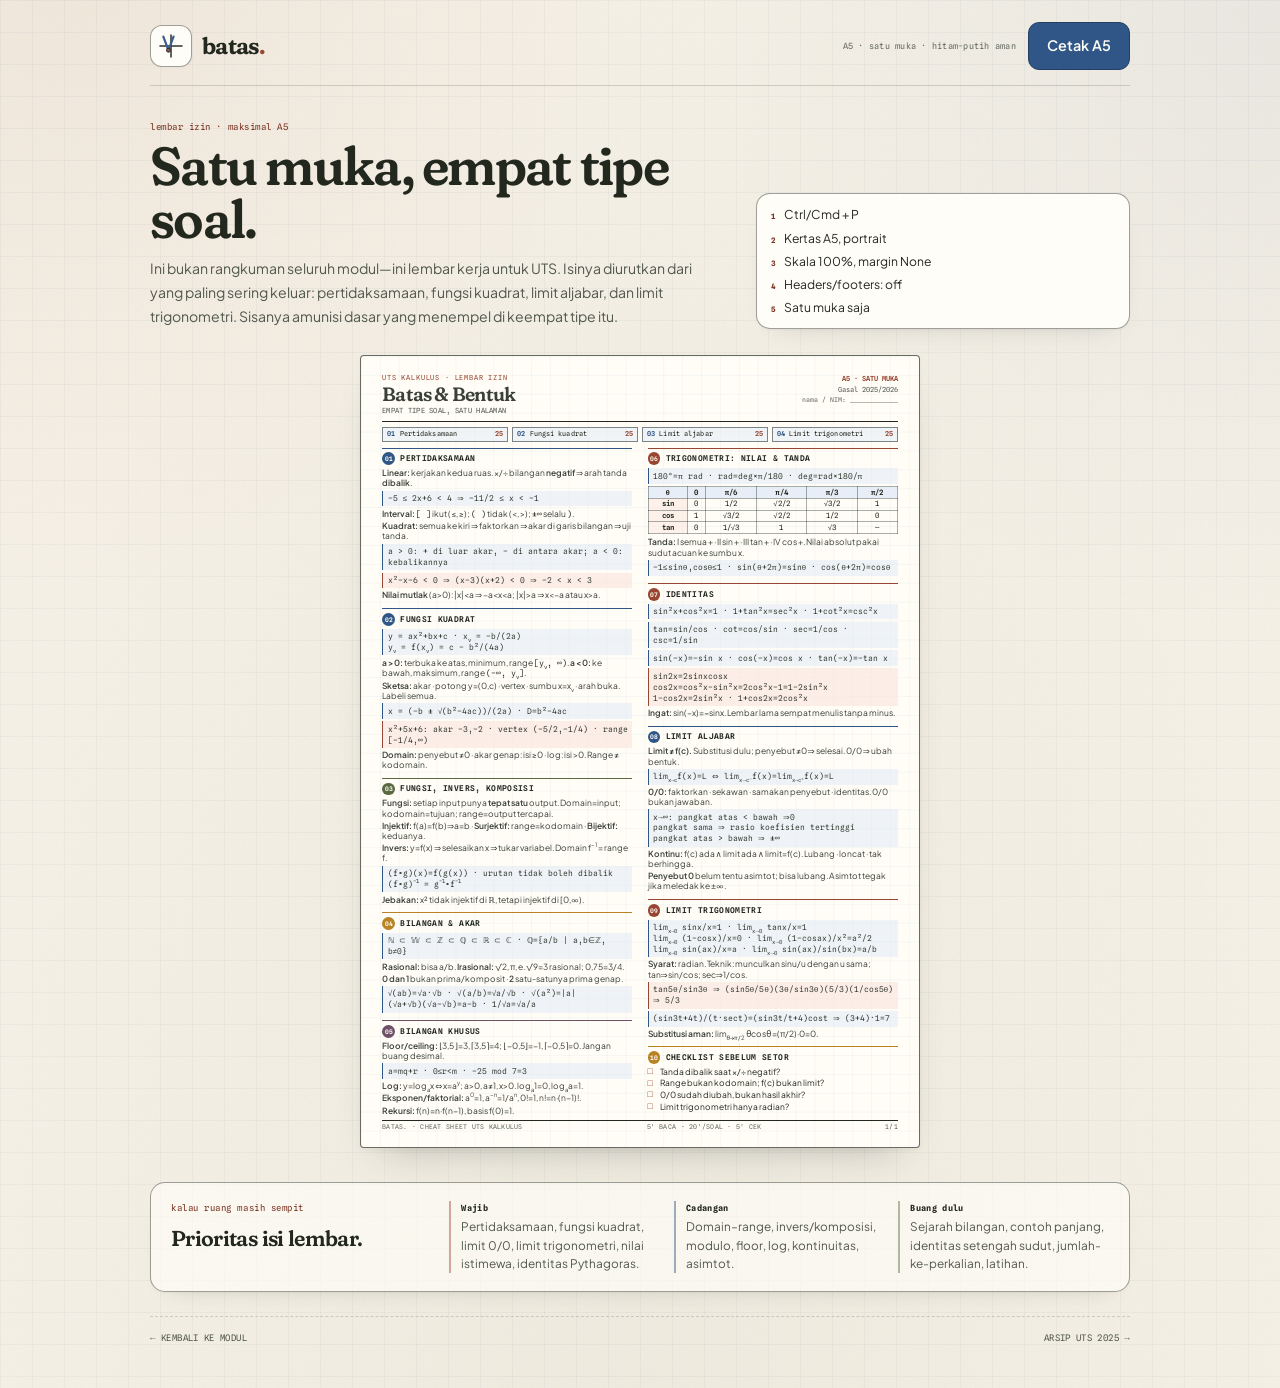
==== commit 117ddd12: "Strengthen contrast and make UTS 2025 the focal point" ====
--- a/cheat-sheet.html
+++ b/cheat-sheet.html
@@ -5,13 +5,14 @@
 <meta name="viewport" content="width=device-width, initial-scale=1">
 <title>Cheat Sheet A5 — UTS Kalkulus | Batas &amp; Bentuk</title>
 <meta name="description" content="Cheat sheet A5 satu muka untuk UTS Kalkulus: pertidaksamaan, fungsi kuadrat, limit aljabar, limit trigonometri, plus amunisi bilangan, fungsi, dan trigonometri.">
-<meta name="theme-color" content="#f3efe3">
+<meta name="theme-color" content="#f6f1e6">
 <link rel="icon" href="favicon.svg" type="image/svg+xml">
 <link rel="preconnect" href="https://fonts.googleapis.com">
 <link rel="preconnect" href="https://fonts.gstatic.com" crossorigin>
-<link href="https://fonts.googleapis.com/css2?family=Fraunces:ital,opsz,wght@0,9..144,400..900;1,9..144,400..900&family=IBM+Plex+Mono:wght@400;500;600&family=IBM+Plex+Sans:ital,wght@0,400;0,500;0,600;0,700;1,400&display=swap" rel="stylesheet">
+<link href="https://fonts.googleapis.com/css2?family=Fraunces:ital,opsz,wght,SOFT@0,9..144,300..900,100;1,9..144,300..900,100&family=Plus+Jakarta+Sans:ital,wght@0,300..800;1,300..800&family=Spline+Sans+Mono:wght@300..700&display=swap" rel="stylesheet">
 <link rel="stylesheet" href="styles.css">
 <link rel="stylesheet" href="cheat-sheet.css">
+<link rel="stylesheet" href="tema.css">
 </head>
 <body class="cheat-page">
 <main class="cheat-shell">
@@ -20,10 +21,10 @@
     <a class="brand" href="modul.html" aria-label="Kembali ke modul">
       <span class="brand-mark" aria-hidden="true">
         <svg viewBox="0 0 40 40">
-          <rect width="40" height="40" rx="8" fill="#fffdf6"/>
-          <path d="M7 20h26M20 33V7" stroke="#1c2a2e" stroke-width="1.8" stroke-linecap="round"/>
-          <path d="M11 9l6 16 6-16" fill="none" stroke="#24549b" stroke-width="2.6" stroke-linecap="round" stroke-linejoin="round"/>
-          <circle cx="17" cy="25" r="2.2" fill="#d4553f" stroke="#1c2a2e" stroke-width="1.2"/>
+          <rect width="40" height="40" rx="8" fill="#fffdf7"/>
+          <path d="M7 20h26M20 33V7" stroke="#2f3330" stroke-width="1.8" stroke-linecap="round"/>
+          <path d="M11 9l6 16 6-16" fill="none" stroke="#3c5f8c" stroke-width="2.6" stroke-linecap="round" stroke-linejoin="round"/>
+          <circle cx="17" cy="25" r="2.2" fill="#a95741" stroke="#2f3330" stroke-width="1.2"/>
         </svg>
       </span>
       <span class="brand-word">batas<span>.</span></span>
@@ -35,9 +36,12 @@
   </header>
 
   <section class="cheat-intro no-print" aria-labelledby="cheatTitle">
+    <div class="cheat-intro-copy">
     <p class="section-kicker">lembar izin · maksimal A5</p>
     <h1 id="cheatTitle">Satu muka, empat tipe soal.</h1>
     <p>Ini bukan rangkuman seluruh modul—ini lembar kerja untuk UTS. Isinya diurutkan dari yang paling sering keluar: pertidaksamaan, fungsi kuadrat, limit aljabar, dan limit trigonometri. Sisanya amunisi dasar yang menempel di keempat tipe itu.</p>
+    </div>
+
     <div class="cheat-print-steps">
       <span><b>1</b> Ctrl/Cmd + P</span>
       <span><b>2</b> Kertas A5, portrait</span>
--- a/tema.css
+++ b/tema.css
@@ -0,0 +1,816 @@
+/* =========================================================
+   tema.css — penyegaran visual "kertas hangat"
+   Dimuat paling akhir. Semua aturan tampilan dibatasi @media screen
+   supaya tata letak cetak A5 tetap utuh.
+   ========================================================= */
+
+:root{
+  --paper:#f6f1e6;
+  --paper-deep:#e9e0cf;
+  --paper-soft:#fbf7ee;
+  --card:#fffdf7;
+  --ink:#23281f;
+  --body:#3a4037;
+  --muted:#52584d;
+  --faint:#63695e;
+  --line:rgba(35,40,31,.18);
+  --edge:rgba(35,40,31,.44);
+  --edge-strong:rgba(35,40,31,.68);
+
+  --cobalt:#2f5687;
+  --cobalt-deep:#243f63;
+  --cobalt-soft:#e4ebf3;
+  --coral:#984631;
+  --coral-deep:#7a3523;
+  --coral-soft:#f4e0d7;
+  --olive:#5a6940;
+  --olive-soft:#e9edda;
+  --plum:#6f5068;
+  --plum-soft:#f1e6ec;
+  --gold:#d9b96a;
+  --butter:#f1dfae;
+  --butter-soft:#f9efd2;
+  --grid:rgba(47,86,135,.05);
+
+  --uts-bg:#26241d;
+  --uts-bg-deep:#1b1a15;
+  --uts-fg:#faf2dd;
+  --uts-soft:rgba(250,242,221,.76);
+  --uts-gold:#f0c98e;
+  --uts-line:rgba(250,242,221,.18);
+
+  --font:'Plus Jakarta Sans','Segoe UI',system-ui,sans-serif;
+  --display:'Fraunces',Georgia,'Times New Roman',serif;
+  --mono:'Spline Sans Mono','IBM Plex Mono',Consolas,monospace;
+
+  --shadow-soft:0 1px 2px rgba(47,51,48,.035),0 12px 26px -20px rgba(47,51,48,.28);
+  --shadow-lift:0 2px 4px rgba(47,51,48,.05),0 20px 38px -24px rgba(47,51,48,.34);
+  --shadow-panel:-20px 0 48px -34px rgba(47,51,48,.38);
+  --shadow:var(--shadow-soft);
+  --r-card:16px;
+  --r-btn:10px;
+}
+
+@media screen{
+  html{scroll-behavior:smooth}
+  body{
+    color:var(--ink);
+    font-family:var(--font);
+    font-size:16px;
+    line-height:1.65;
+    background-color:var(--paper);
+    background-image:
+      url("data:image/svg+xml,%3Csvg xmlns='http://www.w3.org/2000/svg' width='180' height='180'%3E%3Cfilter id='n'%3E%3CfeTurbulence type='fractalNoise' baseFrequency='.8' numOctaves='3' stitchTiles='stitch'/%3E%3CfeColorMatrix type='saturate' values='0'/%3E%3CfeComponentTransfer%3E%3CfeFuncA type='linear' slope='.09'/%3E%3C/feComponentTransfer%3E%3C/filter%3E%3Crect width='180' height='180' filter='url(%23n)' opacity='.55'/%3E%3C/svg%3E"),
+      linear-gradient(var(--grid) 1px,transparent 1px),
+      linear-gradient(90deg,var(--grid) 1px,transparent 1px),
+      radial-gradient(ellipse at 6% -6%,rgba(169,87,65,.075),transparent 34rem),
+      radial-gradient(ellipse at 102% 0%,rgba(60,95,140,.07),transparent 38rem),
+      radial-gradient(ellipse at 50% 108%,rgba(104,119,79,.055),transparent 44rem);
+    background-size:180px 180px,32px 32px,32px 32px,auto,auto,auto;
+    background-attachment:fixed;
+    font-variation-settings:'SOFT' 100,'WONK' 0;
+  }
+  body::selection{background:var(--butter);color:var(--ink)}
+  ::selection{background:var(--butter);color:var(--ink)}
+  :focus-visible{outline:2px solid var(--cobalt);outline-offset:3px}
+  .site-nav .nav-uts:focus-visible,
+  .shelf-uts:focus-visible,
+  .hub-uts:not(.hub-cheat):focus-visible{outline-color:var(--uts-gold);outline-offset:4px}
+
+  h1,h2,h3,.brand-word,.summary-big,.score-line strong,.score-stamp,.hub-uts-seal{
+    font-variation-settings:'SOFT' 100,'WONK' 0;
+  }
+  h1{letter-spacing:-.03em;line-height:1.01}
+  h1 em,h2 em{font-style:italic}
+
+  p{color:var(--body)}
+  .lede{color:var(--muted);line-height:1.72}
+  .shell{padding-top:22px;padding-bottom:42px}
+
+  /* ---------- kepala & navigasi ---------- */
+  .site-head{border-bottom:1px solid var(--line);padding-bottom:15px}
+  .brand{gap:10px}
+  .brand-mark{
+    border:1px solid var(--edge);
+    border-radius:12px;
+    box-shadow:var(--shadow-soft);
+  }
+  .brand-word{font-size:1.45rem;font-weight:650;letter-spacing:-.03em}
+  .site-nav{gap:2px}
+  .site-nav a{
+    min-height:32px;
+    padding:5px 10px;
+    border:1px solid transparent;
+    border-radius:9px;
+    font-family:var(--font);
+    font-size:12px;
+    font-weight:600;
+    letter-spacing:0;
+    text-transform:none;
+    color:var(--muted);
+    transition:background .16s ease,color .16s ease,border-color .16s ease;
+  }
+  .site-nav a:hover{
+    border-color:transparent;
+    background:rgba(60,95,140,.07);
+    color:var(--ink);
+  }
+  .site-nav a[aria-current="page"]{
+    border-color:rgba(36,63,99,.28);
+    background:var(--cobalt-soft);
+    color:var(--cobalt-deep);
+    box-shadow:none;
+  }
+  .site-nav .nav-uts{
+    margin-left:3px;
+    border-color:#5f291b;
+    background:var(--coral-deep);
+    color:#fff8e9;
+    font-weight:700;
+    box-shadow:0 1px 0 rgba(35,40,31,.16);
+  }
+  .site-nav .nav-uts:hover{
+    background:#612a1b;
+    color:#fff8e9;
+    border-color:#4d2115;
+  }
+  .site-nav .nav-uts[aria-current="page"]{
+    background:#5d281a;
+    color:#fff8e9;
+    border-color:var(--uts-gold);
+    box-shadow:inset 0 0 0 1px rgba(240,201,142,.55);
+  }
+  .site-nav .nav-long{margin-left:.3em}
+  .stamp-badge{
+    padding:5px 10px;
+    border:1px solid var(--edge);
+    border-radius:7px;
+    background:var(--butter-soft);
+    box-shadow:none;
+    font-family:var(--font);
+    font-size:10.5px;
+    font-weight:600;
+    letter-spacing:0;
+    color:#6b5525;
+    transform:rotate(-.6deg);
+  }
+  .head-line{font-family:var(--mono);font-size:9px;letter-spacing:.06em;text-transform:none}
+
+  /* ---------- tipografi kecil ---------- */
+  .kicker,.section-kicker,.formula-title,.def-label,.summary-label,
+  .toc-head strong,.roadmap-title,.rapor h3,.exam-sheet-head p,
+  .exam-q-title p,.source-note,.map-note,.hub-board-cell span,
+  .hub-card-type,.shelf-tag,.exam-points,.exam-sheet-id{
+    text-transform:none;
+    letter-spacing:.035em;
+  }
+  .kicker{font-size:10px}
+  .section-kicker{font-size:9px;color:var(--coral-deep);letter-spacing:.06em}
+  .formula-title,.def-label,.summary-label,.callout::before{font-size:8.5px;letter-spacing:.07em}
+  .callout::before{color:var(--callout-line,var(--coral-deep))}
+
+  /* ---------- tombol ---------- */
+  .btn{
+    padding:11px 18px;
+    border:1px solid var(--edge-strong);
+    border-radius:11px;
+    background:var(--card);
+    box-shadow:var(--shadow-soft);
+    font-size:.9rem;
+    font-weight:600;
+    transition:transform .16s ease,box-shadow .16s ease,background .16s ease,border-color .16s ease;
+  }
+  .btn:hover{
+    transform:translateY(-1px);
+    border-color:var(--cobalt);
+    box-shadow:var(--shadow-lift);
+  }
+  .btn:active{transform:translateY(0);box-shadow:0 1px 2px rgba(47,51,48,.08)}
+  .btn-primary{
+    border-color:var(--cobalt-deep);
+    background:var(--cobalt);
+    color:var(--card);
+    box-shadow:0 2px 0 rgba(46,74,110,.16),0 14px 24px -18px rgba(46,74,110,.55);
+  }
+  .btn-primary:hover{
+    background:var(--cobalt-deep);
+    box-shadow:0 3px 0 rgba(46,74,110,.14),0 18px 30px -20px rgba(46,74,110,.55);
+  }
+  .btn-ghost{
+    border-color:var(--edge);
+    background:rgba(255,253,247,.5);
+    box-shadow:none;
+  }
+  .btn-ghost:hover{background:var(--card);border-color:var(--edge-strong);box-shadow:var(--shadow-soft)}
+  .btn-small{box-shadow:none}
+  .icon-btn{
+    border:1px solid var(--edge);
+    border-radius:10px;
+    box-shadow:none;
+  }
+  .icon-btn:hover{transform:translateY(-1px);box-shadow:var(--shadow-soft)}
+  .icon-btn:active{transform:none;box-shadow:none}
+  .formula-btn{
+    border:1px dashed var(--edge-strong);
+    border-radius:8px;
+    background:var(--butter-soft);
+    box-shadow:none;
+  }
+  .formula-btn:hover{transform:none;background:var(--butter);box-shadow:none}
+  .fb-top-btn,.timer-btn,.solutions-toggle{
+    border:1px solid var(--edge);
+    border-radius:7px;
+    box-shadow:none;
+  }
+  .fb-top-btn:hover,.timer-btn:hover,.solutions-toggle:hover{background:var(--butter-soft);box-shadow:none;transform:none}
+  .text-link{border-bottom:1px solid var(--coral);text-transform:none;letter-spacing:.02em;font-family:var(--font);font-size:11.5px;font-weight:600}
+
+  /* ---------- permukaan kertas ---------- */
+  .exam-map,.module-shelf,.q-card,.result-card,.feedback,.review,
+  .hub-card,.hub-board,.exam-meta-card,.exam-sheet,.answer-key,
+  .example,.practice,.def-card,.formula-card,.mini-card,.figure-card,
+  .table-wrap,.toc-box,.hero-summary,.roadmap,.end-nav a,
+  .cheat-print-steps,.cheat-legend{
+    border:1px solid var(--edge);
+    border-radius:var(--r-card);
+    box-shadow:var(--shadow-soft);
+  }
+  .q-card,.result-card,.feedback,.review,.hub-card,.hub-board,.exam-meta-card,
+  .exam-sheet,.answer-key,.example,.practice,.def-card,.formula-card,
+  .mini-card,.figure-card,.table-wrap,.toc-box,.hero-summary,.roadmap,
+  .end-nav a,.cheat-print-steps,.cheat-legend{
+    background-color:var(--card);
+  }
+  .q-card{box-shadow:var(--shadow-lift);border-color:var(--edge-strong)}
+  .result-card{border-color:var(--edge-strong);box-shadow:var(--shadow-lift)}
+
+  /* buang selotip dekoratif yang terlalu ramai */
+  .q-card::before,.exam-sheet::before,.exam-sheet::after,
+  .exam-meta-card::before,.hero-summary::before,.hub-board::before{content:none}
+
+  /* lembar jawaban tetap terasa seperti kertas, bukan kartu dashboard */
+  .exam-sheet{border-radius:9px;box-shadow:var(--shadow-lift);border-color:var(--edge-strong)}
+  .exam-sheet-head{border-bottom:1px solid var(--edge-strong)}
+  .exam-instruction{border-left:3px solid var(--coral);background:var(--butter-soft);border-radius:0 10px 10px 0;color:#5c4d32}
+
+  /* ---------- hero ---------- */
+  .hero{padding-top:46px}
+  .kicker-box{
+    border:1px solid var(--cobalt-deep);
+    border-radius:8px;
+    background:var(--cobalt);
+    box-shadow:none;
+    transform:rotate(-2deg);
+  }
+  h1 em{border-bottom:2px solid var(--coral);padding-bottom:.02em}
+  .cta-note{border-left:2px solid var(--coral);color:var(--faint);font-size:9.5px}
+  .best-note{
+    border:1px dashed var(--edge-strong);
+    border-radius:9px;
+    background:var(--butter-soft);
+    box-shadow:none;
+    transform:none;
+    font-size:10.5px;
+  }
+  .best-note::before{color:var(--coral-deep)}
+  .paper-stack{
+    padding:9px;
+    border:1px solid var(--edge-strong);
+    border-radius:14px;
+    background:var(--card);
+    box-shadow:var(--shadow-lift);
+    transform:rotate(.45deg);
+  }
+  .paper-stack:hover{transform:rotate(0)}
+  .paper-stack::before{
+    top:-9px;
+    left:30px;
+    width:78px;
+    height:19px;
+    border:0;
+    background:rgba(104,119,79,.38);
+    transform:rotate(-4deg);
+  }
+  .paper-stack::after{content:none}
+  .paper-stack > svg{border:1px solid var(--line);border-radius:8px}
+  .hero-figure figcaption{font-size:10px;color:var(--faint);letter-spacing:.03em}
+
+  /* ---------- peta soal & langkah ---------- */
+  .exam-map{padding:24px clamp(18px,3vw,28px) 17px}
+  .map-head{border-bottom:1px solid var(--line);padding-bottom:15px}
+  .map-head h2{letter-spacing:-.025em}
+  .map-note{font-size:9.5px;color:var(--muted)}
+  .topic-grid{
+    grid-template-columns:repeat(2,minmax(0,1fr));
+    gap:10px;
+    margin-top:17px;
+    border:0;
+    border-radius:0;
+    overflow:visible;
+    background:none;
+  }
+  .topic-card{
+    border:1px solid var(--line);
+    border-radius:13px;
+    background:var(--tint);
+    transition:border-color .16s ease;
+  }
+  .topic-card:hover{border-color:var(--edge-strong)}
+  .topic-card:nth-child(2n){border-right:1px solid var(--line)}
+  .topic-card:nth-child(2n):hover{border-color:var(--edge-strong)}
+  .topic-card:last-child{border:1px solid var(--line)}
+  .topic-count{border:1px solid var(--line);background:rgba(255,253,247,.75);font-size:9px}
+  .topic-name{letter-spacing:-.015em}
+  .topic-formula{border-top:1px dashed var(--line)}
+  .map-foot{border-top:1px solid var(--line);font-size:9.5px}
+  .howto{
+    grid-template-columns:repeat(3,minmax(0,1fr));
+    gap:11px;
+    margin-top:28px;
+    border:0;
+  }
+  .howto p{
+    border:1px solid var(--line);
+    border-radius:13px;
+    background:rgba(255,253,247,.55);
+    padding:14px 15px;
+    font-size:.84rem;
+  }
+  .howto p:last-child{border:1px solid var(--line)}
+  .howto strong{color:var(--ink)}
+  .site-foot{border-top:1px solid var(--line);margin-top:40px;padding-top:14px;font-size:10.5px}
+
+  /* ---------- kuis ---------- */
+  .quiz-head{background:rgba(246,241,230,.94);border-bottom:1px solid var(--line)}
+  .progress-track{height:7px;border:1px solid var(--line);background:var(--paper-deep)}
+  .progress-fill{border-right:0;background:var(--cobalt);border-radius:999px}
+  .score-chip{border:1px solid var(--edge);border-radius:9px;box-shadow:none;background:var(--card)}
+  .score-chip strong{font-size:14.5px}
+  .phase-label{border:1px solid var(--line);background:var(--paper-soft);border-radius:6px}
+  .phase-label.is-intro{border-color:rgba(166,124,63,.3);background:var(--butter-soft);color:#7a5a10}
+  .phase-label.is-challenge{border-color:rgba(169,87,65,.3);background:var(--coral-soft);color:var(--coral-deep)}
+  .q-card{padding:clamp(21px,4vw,36px)}
+  .topic-tag{border:1px solid var(--tag-fg,var(--cobalt));border-radius:7px;font-size:9px;letter-spacing:.04em}
+  .challenge-tag{border:1px dashed var(--coral);border-radius:7px;background:var(--coral-soft);color:var(--coral-deep);transform:rotate(-.6deg)}
+  .q-number{font-size:9.5px;color:var(--faint)}
+  .q-text strong{background:linear-gradient(transparent 64%,rgba(217,185,106,.42) 64%);padding:0 1px}
+  .options{gap:9px}
+  .option{
+    padding:12px 14px;
+    border:1px solid var(--line);
+    border-radius:12px;
+    background:var(--card);
+    box-shadow:none;
+    transition:transform .15s ease,border-color .15s ease,background .15s ease;
+  }
+  .option:hover:not(:disabled){
+    transform:translateY(-1px);
+    border-color:var(--cobalt);
+    background:rgba(232,238,245,.55);
+    box-shadow:none;
+  }
+  .option-key{
+    width:26px;
+    height:26px;
+    border:1px solid var(--edge);
+    border-radius:8px;
+    background:var(--paper);
+  }
+  .option.is-correct{
+    border-color:rgba(104,119,79,.65);
+    background:var(--olive-soft);
+    box-shadow:none;
+  }
+  .option.is-correct .option-key{background:var(--olive);border-color:var(--olive);color:#fff}
+  .option.is-wrong{
+    border-color:rgba(169,87,65,.65);
+    background:var(--coral-soft);
+    box-shadow:none;
+  }
+  .option.is-wrong .option-key{background:var(--coral);border-color:var(--coral);color:#fff}
+  .option.is-muted{opacity:.5}
+  .feedback{margin-top:22px;padding:17px 18px 15px;background:var(--butter-soft)}
+  .feedback.is-correct{background:var(--olive-soft)}
+  .feedback.is-wrong{background:var(--coral-soft)}
+  .feedback-head{border-bottom:1px solid var(--line)}
+  .feedback-icon{border:1px solid var(--edge);border-radius:50%;background:rgba(255,253,247,.8)}
+  .rich p,.rich ul,.rich ol{color:var(--body)}
+  .note{border-left:3px solid var(--coral);background:var(--butter-soft);border-radius:0 9px 9px 0;color:#5c4d32}
+  .answer-line{border:1px dashed var(--edge);border-radius:8px;background:rgba(255,253,247,.7)}
+  .feedback-foot{border-top:1px solid var(--line)}
+  .quiz-footnote{font-size:9.5px;color:var(--faint)}
+
+  /* ---------- hasil ---------- */
+  .score-line{border-bottom:1px solid var(--line)}
+  .break-bar{height:8px;border:1px solid var(--line);background:var(--paper-deep)}
+  .break-bar span{border-right:0;border-radius:999px}
+  .break-name i{border:1px solid var(--edge)}
+  .review{border-radius:14px;background:var(--paper-soft)}
+  .review > summary{font-weight:600}
+  .review-item{border-top:1px solid var(--line);background:var(--card)}
+  .perfect-note{border-top:1px solid var(--line);background:var(--olive-soft)}
+  .result-actions .btn{box-shadow:var(--shadow-soft)}
+
+  /* ---------- panel rumus ---------- */
+  .formula-backdrop{background:rgba(47,51,48,.38);backdrop-filter:blur(2px)}
+  .formula-sheet{
+    border-left:1px solid var(--edge-strong);
+    background-color:var(--paper);
+    background-image:
+      linear-gradient(var(--grid) 1px,transparent 1px),
+      linear-gradient(90deg,var(--grid) 1px,transparent 1px);
+    background-size:26px 26px;
+    box-shadow:var(--shadow-panel);
+  }
+  .formula-head{background:var(--paper);border-bottom:1px solid var(--line);padding-top:18px}
+  .formula-content section{border-bottom:1px dashed var(--line)}
+  .formula-content p{color:var(--body)}
+  .formula-tip{border-left:3px solid var(--olive);background:var(--olive-soft);border-radius:0 8px 8px 0}
+
+  /* ---------- modul: kerangka ---------- */
+  .doc-page .site-head{padding-bottom:14px}
+  .module-hero,.hub-hero,.exam-hero{border-bottom:1px solid var(--line)}
+  .module-hero h1,.hub-hero h1,.exam-hero h1{letter-spacing:-.032em}
+  .module-hero h1 em,.hub-hero h1 em,.exam-hero h1 em{color:var(--chapter-accent,var(--coral))}
+  .chapter-pill{
+    border:1px solid color-mix(in srgb,var(--chapter-ink,var(--cobalt)) 26%,transparent);
+    border-radius:8px;
+    background:var(--chapter-soft,var(--cobalt-soft));
+    font-size:9px;
+    letter-spacing:.04em;
+    text-transform:none;
+  }
+  .eyebrow-note{font-size:9px;letter-spacing:.03em;color:var(--faint)}
+  .meta-chip{border:1px solid var(--line);background:rgba(255,253,247,.6);font-size:8.5px}
+  .hero-summary{
+    padding:9px;
+    transform:rotate(.5deg);
+    transition:transform .2s ease;
+  }
+  .hero-summary:hover{transform:rotate(0)}
+  .summary-paper{
+    border:1px solid var(--line);
+    border-radius:10px;
+    background-color:var(--paper-soft);
+    background-image:
+      linear-gradient(var(--grid) 1px,transparent 1px),
+      linear-gradient(90deg,var(--grid) 1px,transparent 1px);
+    background-size:22px 22px;
+    padding:16px 15px 14px;
+  }
+  .summary-label{border-bottom:1px dashed var(--line);font-size:8.5px;color:var(--muted)}
+  .summary-big{font-size:clamp(1.85rem,3.2vw,2.55rem);letter-spacing:-.03em}
+  .summary-rule{background:var(--line)}
+  .summary-list li{font-size:8.8px;color:var(--muted)}
+  .summary-stamp{border:1px dashed var(--chapter-accent,var(--cobalt));border-radius:6px;font-size:8px;transform:rotate(-1.2deg)}
+
+  .doc-layout{padding-top:30px}
+  .toc-box{background:rgba(255,253,247,.72);border-radius:14px}
+  .toc-head{background:var(--butter-soft);border-bottom:1px solid var(--line);padding:11px 13px 9px}
+  .toc-head strong{font-size:9px}
+  .toc-head span{font-size:8.5px}
+  .toc-list a{border-left:2px solid transparent;font-size:.78rem;padding:7px 13px}
+  .toc-list a:hover{background:rgba(60,95,140,.06)}
+  .toc-list a[aria-current="true"]{border-left-color:var(--coral);background:rgba(169,87,65,.07);font-weight:600}
+  .toc-foot{border-top:1px dashed var(--line);font-size:8px}
+  .toc-mobile summary{border:1px solid var(--edge);border-radius:10px;box-shadow:none;background:var(--card);font-size:9px}
+  .toc-mobile .toc-list{border:1px solid var(--edge);border-top:0;border-radius:0 0 10px 10px;background:var(--card)}
+
+  /* ---------- modul: isi bacaan ---------- */
+  .lesson-intro{
+    border:1px solid var(--line);
+    border-left:3px solid var(--chapter-accent,var(--cobalt));
+    border-radius:3px 13px 13px 3px;
+    background:rgba(255,253,247,.68);
+    padding:15px 16px;
+  }
+  .lesson-intro-mark{border:1px solid var(--edge);background:var(--card);color:var(--chapter-accent,var(--cobalt))}
+  .lesson-block{border-bottom:1px solid var(--line)}
+  .sec-no{font-size:9.5px;color:var(--coral-deep)}
+  .sec-head h2{letter-spacing:-.025em}
+  .sec-sub{font-size:.84rem;color:var(--muted)}
+  .lesson p,.lesson li{color:var(--body);font-size:.93rem;line-height:1.76}
+  .lesson-block > p,.lesson-block > ul,.lesson-block > ol{max-width:72ch}
+  .lesson h3{font-size:.95rem;letter-spacing:-.005em}
+  .lesson li::marker{color:var(--coral)}
+  .def-card{padding:15px 16px;border-radius:14px}
+  .def-card[style]{box-shadow:var(--shadow-soft) !important}
+  .def-label{color:var(--coral-deep)}
+  .formula-card{
+    padding:14px 15px;
+    border:1px solid var(--line);
+    border-radius:14px;
+    background-color:var(--cobalt-soft);
+    background-image:linear-gradient(rgba(60,95,140,.04) 1px,transparent 1px),linear-gradient(90deg,rgba(60,95,140,.04) 1px,transparent 1px);
+    background-size:22px 22px;
+  }
+  .formula-card--warm{background-color:var(--butter-soft)}
+  .formula-card--green{background-color:var(--olive-soft)}
+  .formula-card--plum{background-color:var(--plum-soft)}
+  .formula-title{color:var(--muted)}
+  .formula-card .formula-lead{letter-spacing:-.01em}
+  .callout{border-left:3px solid var(--callout-line,var(--coral));border-radius:0 11px 11px 0;background:var(--callout-bg,var(--butter-soft));color:#554b3a;padding:11px 13px 12px}
+  .callout--info{--callout-bg:var(--cobalt-soft)}
+  .callout--ok{--callout-bg:var(--olive-soft)}
+  .callout--warn{--callout-bg:var(--coral-soft)}
+  .callout--gold{--callout-bg:var(--butter-soft)}
+  .pullquote{border-left:3px solid var(--chapter-accent,var(--cobalt));color:var(--ink)}
+  .example{overflow:hidden;border-radius:14px}
+  .example-head{border-bottom:1px solid var(--line);background:var(--butter-soft);padding:10px 13px}
+  .example-head .ex-label{border:1px solid var(--edge);border-radius:6px;background:var(--card)}
+  .example-q{border-bottom:1px dashed var(--line)}
+  .steps > li::before{border:1px solid var(--edge);background:var(--paper);color:var(--cobalt)}
+  .answer{border:1px dashed rgba(104,119,79,.65);border-radius:7px;background:var(--olive-soft);color:#4c5a36}
+  .mini-card{border-radius:13px}
+  .tag{border:1px solid var(--line);background:var(--card);font-size:8px}
+  .table-wrap{border-radius:13px}
+  .key-table th,.key-table td{border-right:1px solid var(--line);border-bottom:1px solid var(--line)}
+  .key-table th{background:var(--cobalt-soft);color:var(--cobalt-deep);font-size:8px}
+  .key-table tbody tr:nth-child(even){background:rgba(60,95,140,.025)}
+  .figure-card{border-radius:13px;padding:11px}
+  .figure-card figcaption{border-top:1px dashed var(--line);font-size:8px}
+  .practice{background:var(--paper-soft);border-radius:15px;padding:16px 15px 14px}
+  .practice-head{border-bottom:1px solid var(--line)}
+  .practice-head h3{letter-spacing:-.015em}
+  .solutions-toggle{font-size:8px}
+  details.solution{border:1px solid var(--line);border-radius:9px;background:rgba(255,253,247,.72)}
+  details.solution[open] summary{border-bottom:1px dashed var(--line)}
+  .end-nav a{transition:transform .16s ease,box-shadow .16s ease,border-color .16s ease}
+  .end-nav a:hover{transform:translateY(-1px);border-color:var(--edge-strong);box-shadow:var(--shadow-lift)}
+  .source-note{border-top:1px dashed var(--line);font-size:8.5px}
+
+  /* ---------- hub modul ---------- */
+  .hub-board{padding:24px 22px 18px;transform:rotate(.4deg)}
+  .hub-board-grid{border:1px solid var(--line);border-radius:10px;overflow:hidden;background-color:var(--paper-soft);background-image:linear-gradient(var(--grid) 1px,transparent 1px),linear-gradient(90deg,var(--grid) 1px,transparent 1px);background-size:22px 22px}
+  .hub-board-cell{border-right:1px solid var(--line);border-bottom:1px solid var(--line)}
+  .hub-board-cell span{font-size:8px;color:var(--coral-deep)}
+  .hub-board-cell strong{letter-spacing:-.02em;color:var(--cobalt-deep)}
+  .hub-board-cell:first-child strong{font-size:1.04rem;letter-spacing:-.03em}
+  .hub-board-note{border-top:1px dashed var(--line);font-size:8px}
+  .hub-intro h2{letter-spacing:-.022em}
+  .hub-legend{
+    border:1px solid rgba(166,124,63,.35);
+    border-radius:12px;
+    background:var(--butter-soft);
+    box-shadow:none;
+    font-size:8.5px;
+    color:#5c4d32;
+  }
+  .hub-legend strong{font-size:8.5px;letter-spacing:.04em;text-transform:none;color:var(--ink)}
+  .hub-grid{gap:15px}
+  .hub-card{
+    padding:19px 19px 17px;
+    border-radius:17px;
+    background:var(--hub-tint,var(--card));
+    box-shadow:var(--shadow-soft);
+    transition:transform .18s ease,box-shadow .18s ease,border-color .18s ease;
+  }
+  .hub-card:hover{transform:translateY(-2px);border-color:var(--edge-strong);box-shadow:var(--shadow-lift)}
+  .hub-card--1{--hub-tint:#f7f9fc;--hub-ink:var(--cobalt)}
+  .hub-card--2{--hub-tint:#f5f9f6;--hub-ink:#4b7a6b}
+  .hub-card--3{--hub-tint:#fbf6f8;--hub-ink:#8a5a6c}
+  .hub-card--4{--hub-tint:#fbf7ef;--hub-ink:#8a6538}
+  .hub-card-no{font-size:9.5px;letter-spacing:.03em}
+  .hub-card-type{border:0;background:none;padding:0;font-size:8.5px;letter-spacing:.02em;color:var(--hub-ink,var(--ink))}
+  .hub-card-type::before{content:'';display:inline-block;width:5px;height:5px;margin-right:5px;border-radius:50%;background:currentColor;vertical-align:.08em}
+  .hub-card h3{letter-spacing:-.022em}
+  .hub-card p{color:var(--muted)}
+  .hub-card li{color:var(--body);font-size:.78rem}
+  .hub-card li::before{color:var(--hub-ink,var(--coral))}
+  .hub-card-foot{border-top:1px dashed var(--line);font-size:8.5px}
+  .hub-uts:not(.hub-cheat){
+    position:relative;
+    overflow:hidden;
+    border:1px solid #171911;
+    border-radius:18px;
+    background:
+      radial-gradient(ellipse at 94% -30%,rgba(240,201,142,.18),transparent 56%),
+      linear-gradient(105deg,var(--uts-bg-deep),var(--uts-bg) 58%,#302a1f);
+    color:var(--uts-fg);
+    box-shadow:0 2px 0 rgba(35,40,31,.12),0 26px 46px -34px rgba(35,40,31,.85);
+    transition:transform .18s ease,box-shadow .18s ease,border-color .18s ease;
+  }
+  .hub-uts:not(.hub-cheat)::before{
+    content:'';
+    position:absolute;
+    inset:0;
+    pointer-events:none;
+    background-image:
+      linear-gradient(var(--uts-line) 1px,transparent 1px),
+      linear-gradient(90deg,var(--uts-line) 1px,transparent 1px);
+    background-size:30px 30px;
+    opacity:.24;
+  }
+  .hub-uts:not(.hub-cheat) > *{position:relative;z-index:1}
+  .hub-uts:not(.hub-cheat):hover{transform:translateY(-2px);border-color:var(--uts-gold);box-shadow:0 3px 0 rgba(35,40,31,.1),0 32px 54px -34px rgba(35,40,31,.9)}
+  .hub-uts:not(.hub-cheat) h3{color:var(--uts-fg);font-size:clamp(1.5rem,2.4vw,1.85rem)}
+  .hub-uts:not(.hub-cheat) p{color:var(--uts-soft)}
+  .hub-uts-kicker{display:block;margin-bottom:7px;font-family:var(--mono);font-size:8px;font-weight:600;letter-spacing:.13em;text-transform:uppercase;color:var(--uts-gold)}
+  .hub-uts:not(.hub-cheat) .hub-uts-seal{border:1.5px dashed rgba(240,201,142,.85);background:rgba(250,242,221,.06);color:var(--uts-gold)}
+  .hub-uts:not(.hub-cheat) .hub-uts-cta{
+    padding:9px 14px;
+    border:1px solid var(--uts-gold);
+    border-radius:999px;
+    background:var(--uts-fg);
+    color:#282318;
+    font-family:var(--font);
+    font-size:11px;
+    font-weight:700;
+    letter-spacing:0;
+    text-transform:none;
+  }
+  .hub-cheat{
+    border:1px solid rgba(47,86,135,.4);
+    border-radius:16px;
+    background:linear-gradient(100deg,var(--cobalt-soft),var(--card) 70%);
+    box-shadow:var(--shadow-soft);
+  }
+  .hub-cheat:hover{border-color:var(--cobalt);box-shadow:var(--shadow-lift)}
+  .hub-cheat h3{color:var(--cobalt-deep)}
+  .hub-cheat p{color:var(--body)}
+  .hub-cheat .hub-uts-seal{border:1.5px dashed rgba(47,86,135,.6);background:rgba(255,253,247,.55);color:var(--cobalt-deep)}
+  .hub-cheat .hub-uts-cta{
+    padding:8px 13px;
+    border:1px solid rgba(47,86,135,.45);
+    border-radius:999px;
+    background:rgba(255,253,247,.62);
+    color:var(--cobalt-deep);
+    font-family:var(--font);
+    font-size:10.5px;
+    font-weight:700;
+    letter-spacing:0;
+    text-transform:none;
+  }
+
+  /* ---------- sorotan arsip UTS di beranda ---------- */
+  .shelf-uts{
+    position:relative;
+    overflow:hidden;
+    display:flex;
+    align-items:center;
+    justify-content:space-between;
+    gap:24px;
+    flex-wrap:wrap;
+    margin:36px 0 0;
+    padding:24px 28px;
+    border:1px solid #171911;
+    border-radius:18px;
+    background:
+      radial-gradient(ellipse at 92% -35%,rgba(240,201,142,.18),transparent 56%),
+      linear-gradient(105deg,var(--uts-bg-deep),var(--uts-bg) 58%,#302a1f);
+    color:var(--uts-fg);
+    box-shadow:0 2px 0 rgba(35,40,31,.12),0 26px 46px -34px rgba(35,40,31,.85);
+    transition:transform .18s ease,box-shadow .18s ease,border-color .18s ease;
+  }
+  .shelf-uts::before{
+    content:'';
+    position:absolute;
+    inset:0;
+    pointer-events:none;
+    background-image:
+      linear-gradient(var(--uts-line) 1px,transparent 1px),
+      linear-gradient(90deg,var(--uts-line) 1px,transparent 1px);
+    background-size:30px 30px;
+    opacity:.24;
+  }
+  .shelf-uts > *{position:relative;z-index:1}
+  .shelf-uts:hover{transform:translateY(-2px);border-color:var(--uts-gold);box-shadow:0 3px 0 rgba(35,40,31,.1),0 32px 54px -34px rgba(35,40,31,.9)}
+  .shelf-uts-copy{align-items:center;gap:17px}
+  .uts-stamp{
+    width:58px;
+    height:58px;
+    border:1.5px dashed rgba(240,201,142,.85);
+    background:rgba(250,242,221,.06);
+    color:var(--uts-gold);
+    font-size:9px;
+    transform:rotate(-6deg);
+  }
+  .uts-kicker{display:block;margin-bottom:4px;font-family:var(--mono);font-size:8.5px;font-weight:600;letter-spacing:.13em;text-transform:uppercase;color:var(--uts-gold)}
+  .shelf-uts strong{color:var(--uts-fg);font-size:clamp(1.35rem,2.3vw,1.75rem);letter-spacing:-.025em}
+  .shelf-uts-sub{max-width:62ch;color:var(--uts-soft);font-size:.8rem;line-height:1.55}
+  .shelf-uts-side{display:flex;flex-direction:column;align-items:flex-end;gap:11px;flex:0 0 auto}
+  .uts-facts{font-family:var(--mono);font-size:8.5px;letter-spacing:.04em;color:rgba(250,242,221,.72)}
+  .uts-facts i{font-style:normal;padding:0 .38em;color:var(--uts-gold)}
+  .shelf-uts .shelf-uts-cta{
+    display:inline-flex;
+    align-items:center;
+    gap:8px;
+    padding:9px 15px;
+    border:1px solid var(--uts-gold);
+    border-radius:999px;
+    background:var(--uts-fg);
+    color:#282318;
+    font-family:var(--font);
+    font-size:11.5px;
+    font-weight:700;
+    letter-spacing:0;
+    text-transform:none;
+    white-space:nowrap;
+  }
+  .shelf-uts:hover .shelf-uts-cta{background:#fffdf6}
+  .module-shelf{margin-top:20px}
+  .shelf-head{border-bottom:1px solid var(--edge-strong)}
+  .shelf-card:hover{transform:translateY(-1px);box-shadow:var(--shadow-soft)}
+  .shelf-tag{border:0;background:none;padding:0;font-size:8px;letter-spacing:.02em;color:var(--shelf-ink,var(--muted))}
+  .shelf-tag::before{content:'';display:inline-block;width:5px;height:5px;margin-right:5px;border-radius:50%;background:currentColor;vertical-align:.08em}
+  .roadmap{background:rgba(255,253,247,.55);border-radius:14px}
+  .roadmap-title{font-size:8.5px;color:var(--faint)}
+  .roadmap-step{border:1px solid var(--line);border-radius:8px;background:var(--card);font-weight:600}
+  .roadmap-step span{font-size:8px;color:var(--coral-deep)}
+  .roadmap-arrow{color:var(--faint)}
+
+  /* ---------- halaman UTS ---------- */
+  .exam-meta-card{padding:17px 17px 15px;transform:none}
+  .exam-meta-title{border-bottom:1px dashed var(--line);font-size:8.5px}
+  .exam-meta-title b{color:var(--coral-deep)}
+  .exam-meta-grid{border:1px solid var(--line);border-radius:9px;overflow:hidden}
+  .exam-meta-grid div{border-right:1px solid var(--line);border-bottom:1px solid var(--line)}
+  .exam-meta-grid span{font-size:7px;color:var(--faint)}
+  .exam-meta-foot{font-size:8px}
+  .exam-meta-foot .stamp{border:1px dashed var(--coral);border-radius:6px;color:var(--coral-deep);transform:rotate(-1deg)}
+  .exam-timer{border:1px solid var(--line);border-radius:11px;background:rgba(255,253,247,.6)}
+  .timer-display{font-size:1.24rem}
+  .timer-status{font-size:8px}
+  .exam-sheet{margin-top:32px}
+  .exam-sheet-head h2{letter-spacing:-.022em}
+  .exam-sheet-id{border:1px solid var(--line);border-radius:7px;background:var(--paper-soft);font-size:7.5px}
+  .exam-question{border-bottom:1px solid var(--line)}
+  .exam-q-no{border:1px solid var(--edge);background:var(--paper-soft)}
+  .exam-q-title h3{letter-spacing:-.015em}
+  .exam-q-title p{font-size:7.5px}
+  .exam-points{border:1px solid var(--line);background:var(--card);font-size:7.5px}
+  .exam-part{border:1px solid var(--line);border-radius:10px;background:rgba(251,247,238,.65)}
+  .exam-part-letter{color:var(--coral-deep)}
+  .exam-solution{border:1px solid var(--line);border-radius:11px;background:var(--paper-soft)}
+  .exam-solution > summary{font-size:8.5px;padding:9px 11px}
+  .exam-solution > summary::before{border:1px solid var(--cobalt)}
+  .exam-solution[open] > summary{border-bottom:1px dashed var(--line)}
+  .exam-answer-strip{border-top:1px dashed var(--line)}
+  .exam-answer-strip b{color:var(--olive)}
+  .exam-tools{border-top:1px solid var(--line)}
+  .answer-key{background:var(--cobalt-soft);border-radius:15px;padding:17px 17px 15px}
+  .answer-key-grid{gap:9px}
+  .answer-key-item{border:1px solid rgba(60,95,140,.2);border-radius:10px;background:rgba(255,253,247,.7)}
+  .answer-key-item span{color:var(--coral-deep)}
+  .exam-footnote{font-size:8.5px}
+
+  /* ---------- cheat sheet: chrome layar ---------- */
+  .cheat-shell{position:relative;z-index:1}
+  .cheat-intro-copy{min-width:0}
+  .cheat-toolbar{border-bottom:1px solid var(--line);padding-bottom:15px}
+  .cheat-toolbar-note{font-family:var(--mono);font-size:8.5px;letter-spacing:.03em;text-transform:none;color:var(--faint)}
+  .cheat-intro h1{letter-spacing:-.032em}
+  .cheat-print-steps{border-radius:14px;background:var(--card)}
+  .cheat-print-steps b{color:var(--coral-deep)}
+  .a5-sheet{border:1px solid var(--edge-strong);border-radius:4px;box-shadow:var(--shadow-lift)}
+  .cheat-legend{border-radius:15px;background:rgba(255,253,247,.65)}
+  .cheat-legend-grid div{border-left:2px solid rgba(169,87,65,.5)}
+  .cheat-legend-grid div:nth-child(2){border-left-color:rgba(60,95,140,.5)}
+  .cheat-legend-grid div:nth-child(3){border-left-color:rgba(104,119,79,.5)}
+  .cheat-legend-grid b{font-size:8.5px;letter-spacing:.04em;text-transform:none}
+  .cheat-page-foot{border-top:1px dashed var(--line);font-size:9px}
+
+  /* ---------- responsif ---------- */
+  @media (max-width:920px){
+    .howto{grid-template-columns:1fr}
+    .howto p{border:1px solid var(--line)}
+    .hero{padding-top:38px}
+    .shelf-uts-side{flex-direction:row;align-items:center;width:100%;justify-content:space-between;gap:12px}
+  }
+  @media (max-width:760px){
+    .site-nav a{font-size:11px;padding:5px 7px}
+    .site-nav a .nav-long{display:inline}
+    .site-nav .nav-uts{padding:5px 9px}
+    .stamp-badge{display:none}
+  }
+  @media (max-width:640px){
+    .shell{padding:16px 14px 32px}
+    .site-nav a{font-size:9.5px;padding:4px 5px}
+    .site-nav a[aria-current="page"]{box-shadow:none}
+    .site-nav .nav-uts{padding:4px 8px}
+    .paper-stack,.hero-summary,.hub-board{transform:none}
+    .shelf-uts{margin-top:28px;padding:20px 18px;gap:16px}
+    .shelf-uts-copy{align-items:flex-start;gap:13px}
+    .shelf-uts-side{align-items:flex-start;width:100%;flex-direction:row;justify-content:space-between;flex-wrap:wrap;gap:10px}
+    .shelf-uts .shelf-uts-cta{margin-left:0}
+    .uts-facts{align-self:center}
+    .hub-uts:not(.hub-cheat) .hub-uts-cta{grid-column:2;justify-self:start}
+    .hub-uts-seal{align-self:start;margin-top:4px}
+    .map-head{display:block}
+    .topic-grid{grid-template-columns:1fr}
+    .topic-card:nth-child(2n){border-right:1px solid var(--line)}
+    .topic-card:last-child{border:1px solid var(--line)}
+    .q-card{box-shadow:var(--shadow-lift);border-radius:16px}
+    .feedback{box-shadow:var(--shadow-soft)}
+    .result-card{box-shadow:var(--shadow-lift);border-radius:18px}
+    .exam-sheet{box-shadow:var(--shadow-lift)}
+    .hub-board{box-shadow:var(--shadow-soft)}
+    .hero-summary,.exam-meta-card{box-shadow:var(--shadow-soft)}
+    .module-shelf{box-shadow:var(--shadow-soft)}
+    .answer-key{box-shadow:var(--shadow-soft)}
+    .cta-note{border-left:0;border-top:1px solid var(--line)}
+  }
+  @media (max-width:430px){
+    .site-nav a{font-size:9px;padding:3px 4px}
+  }
+}
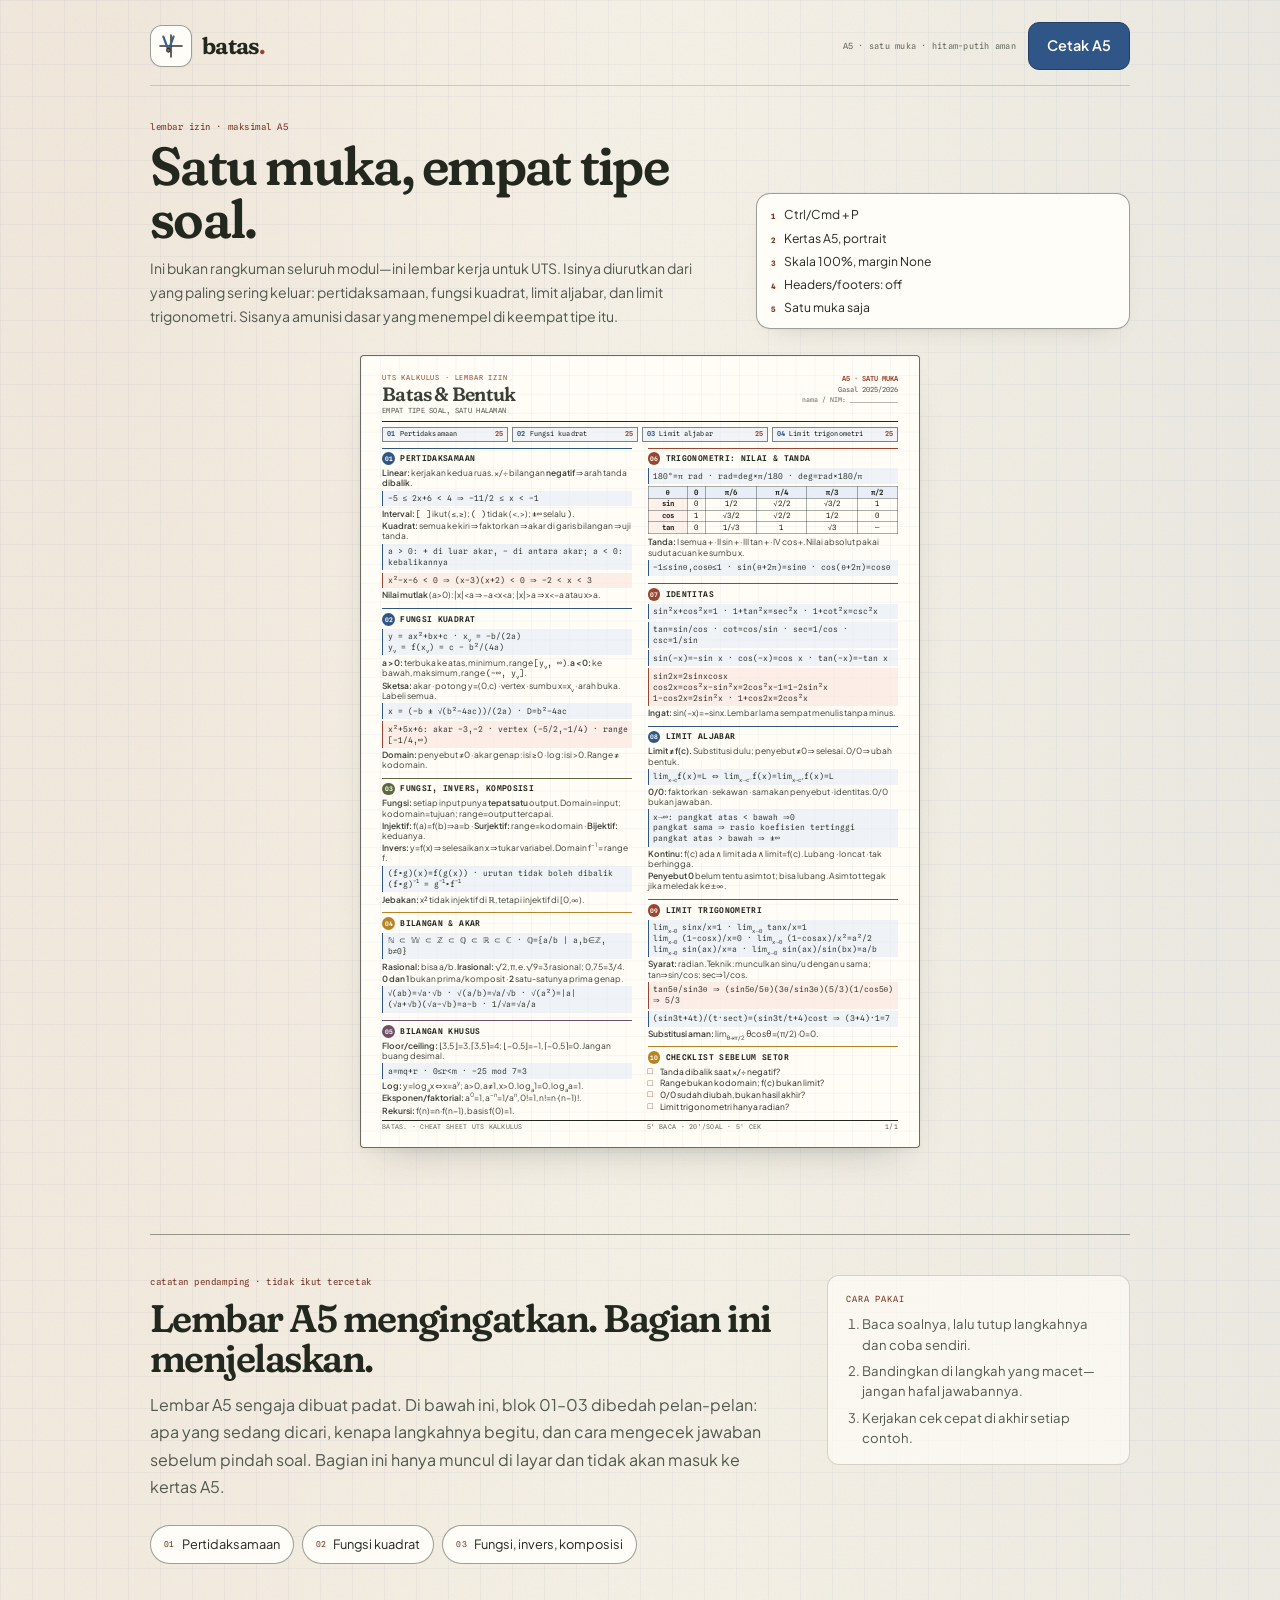
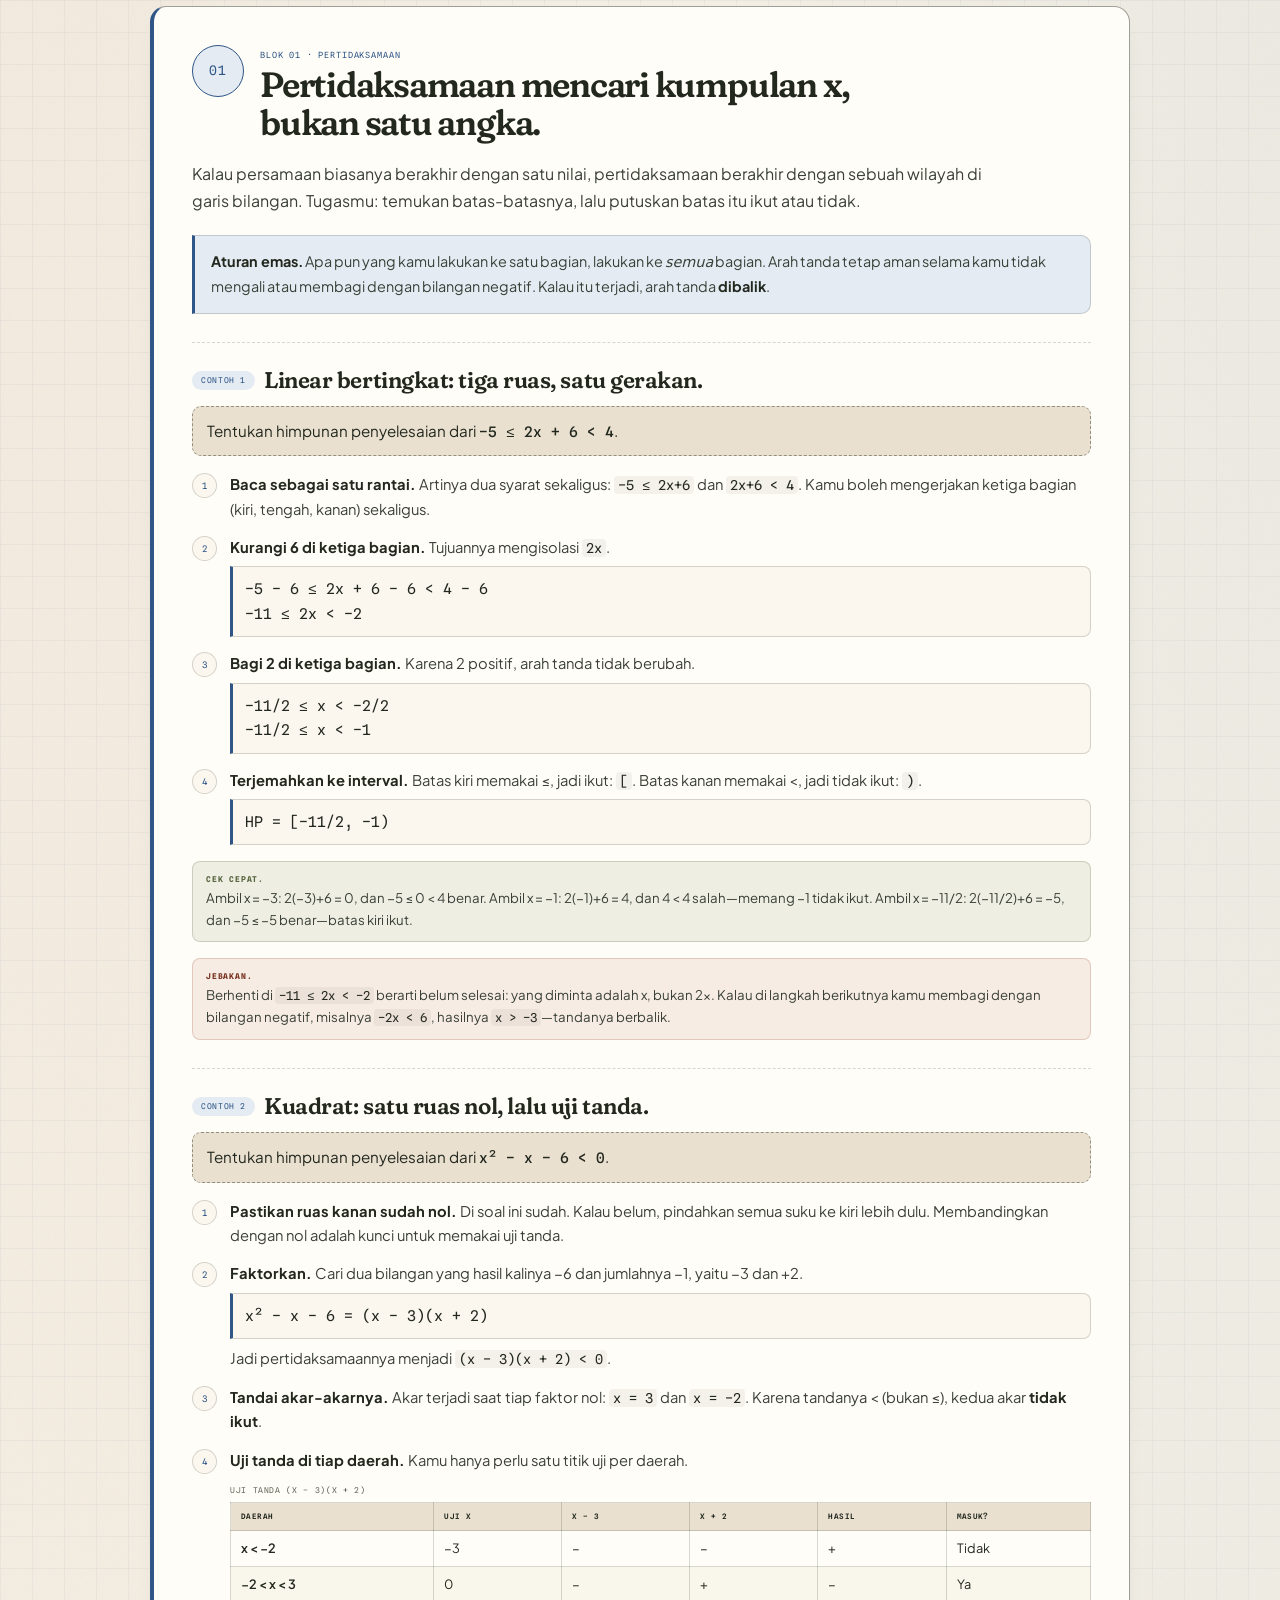
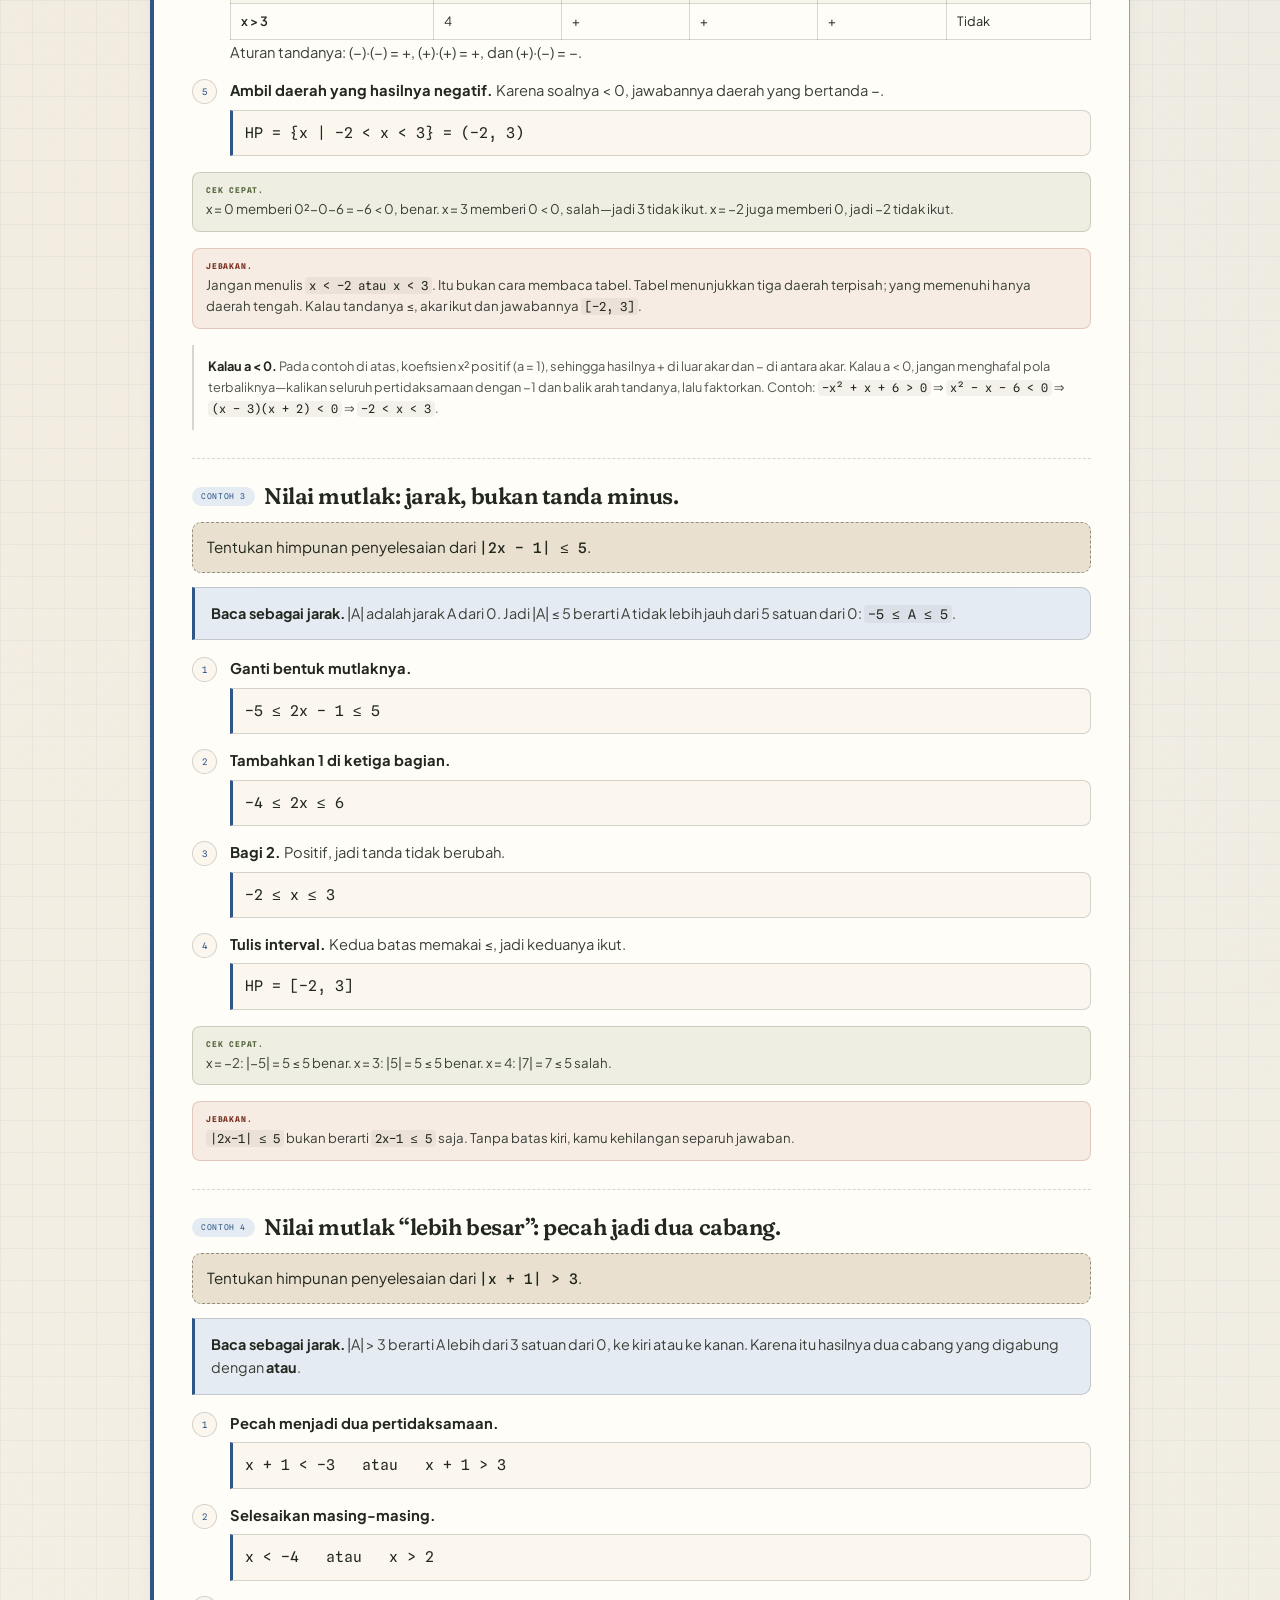
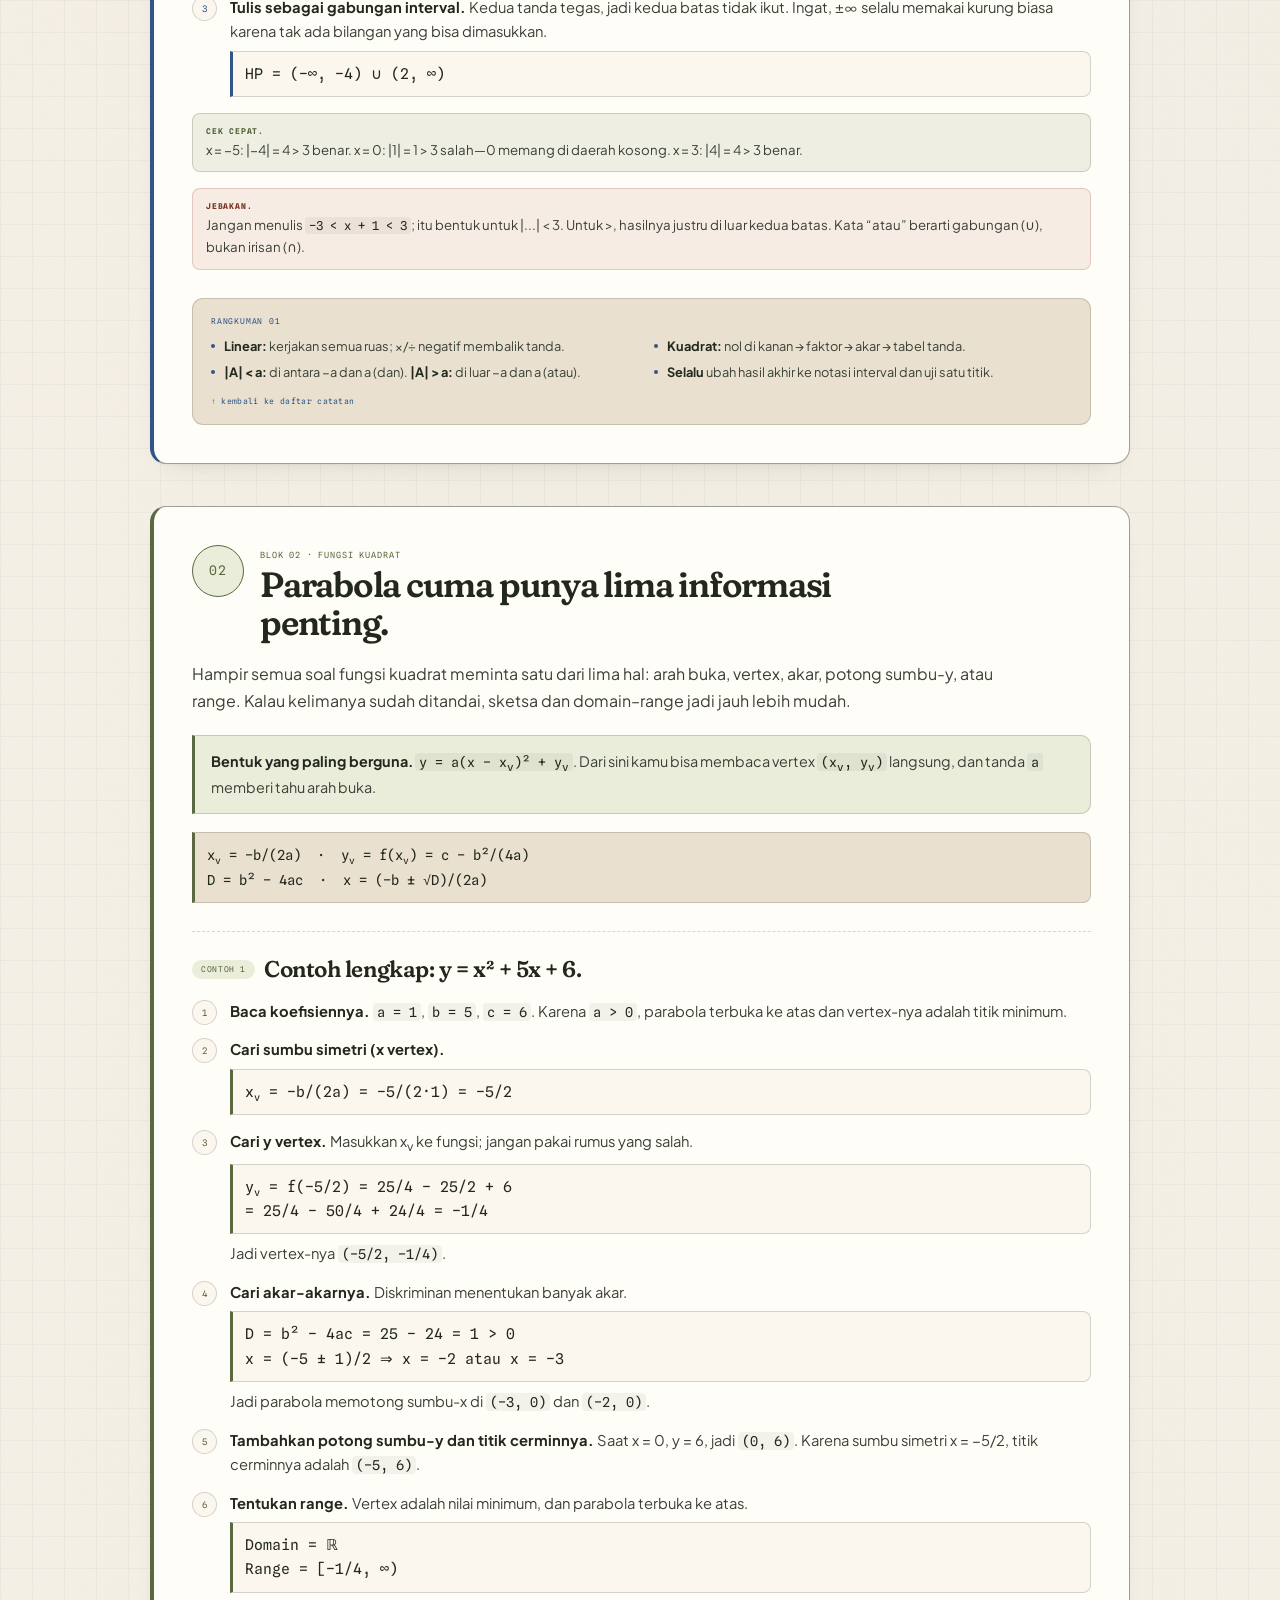
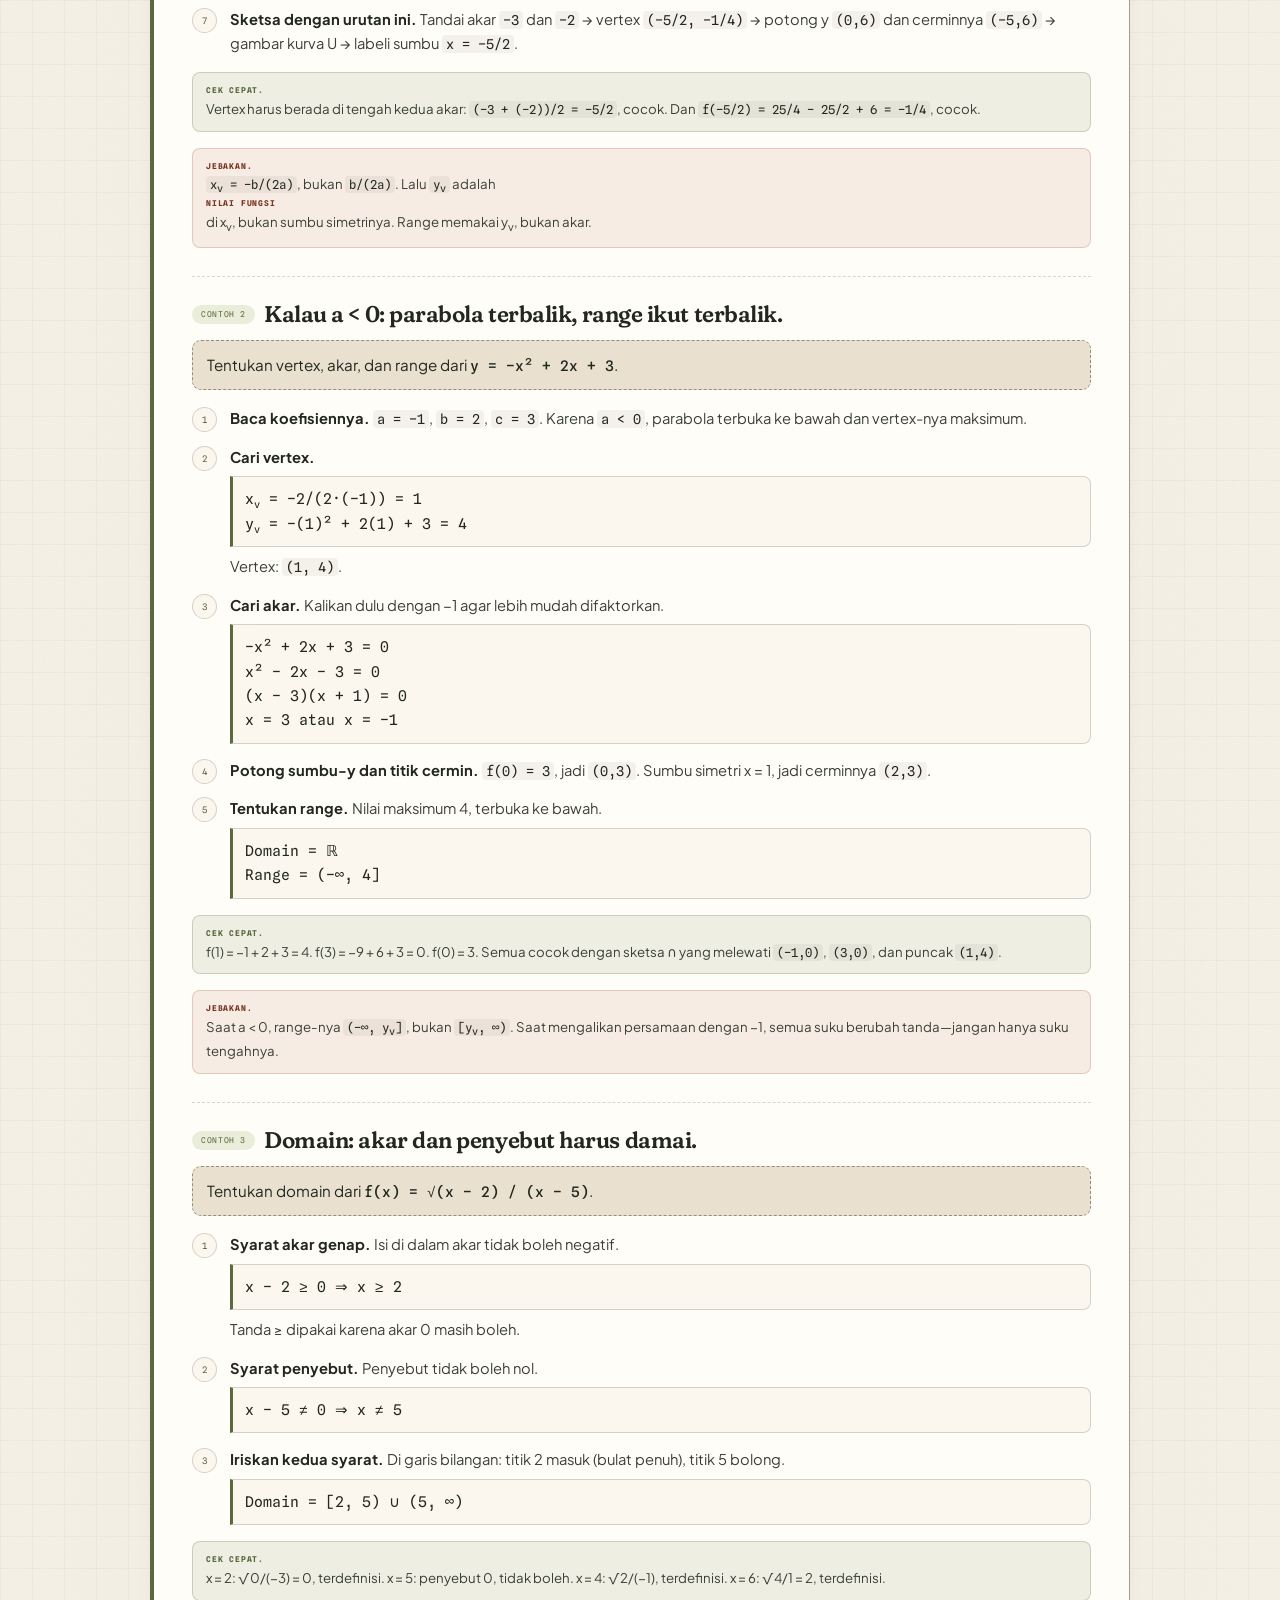
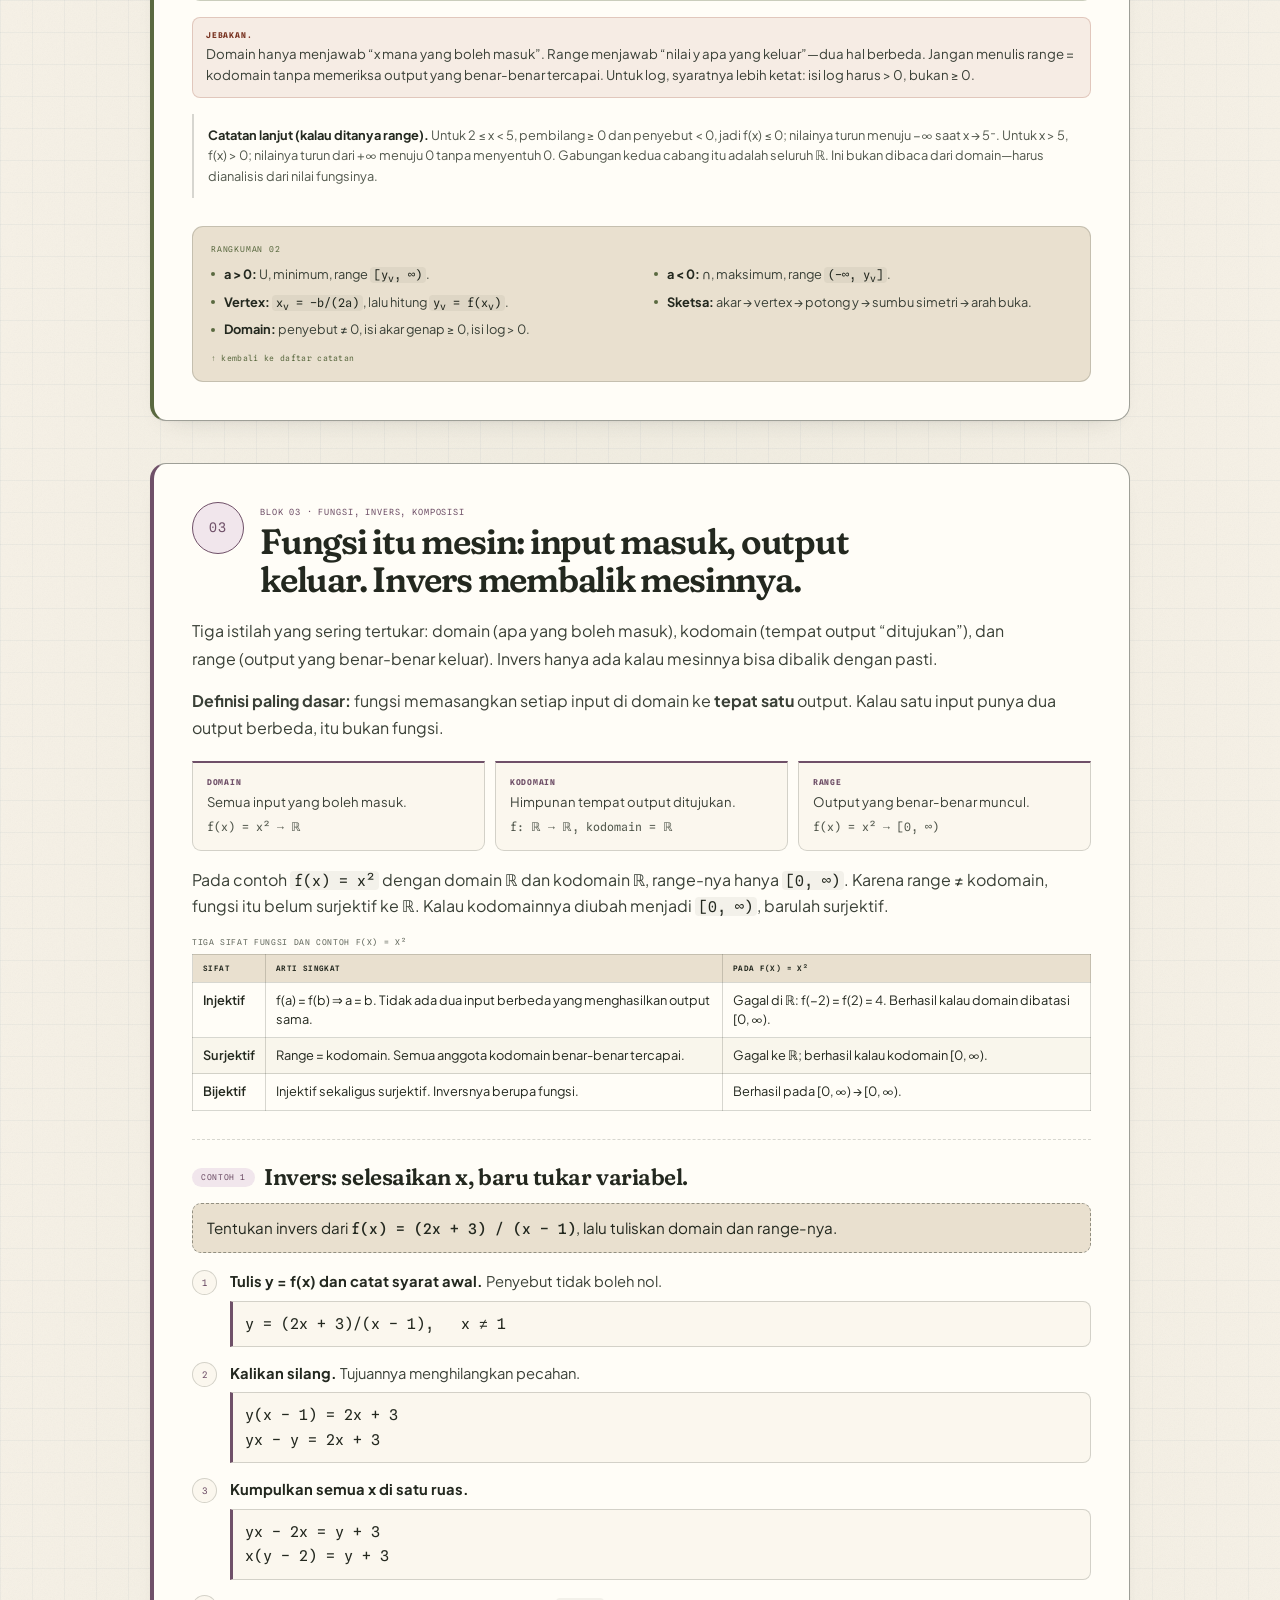
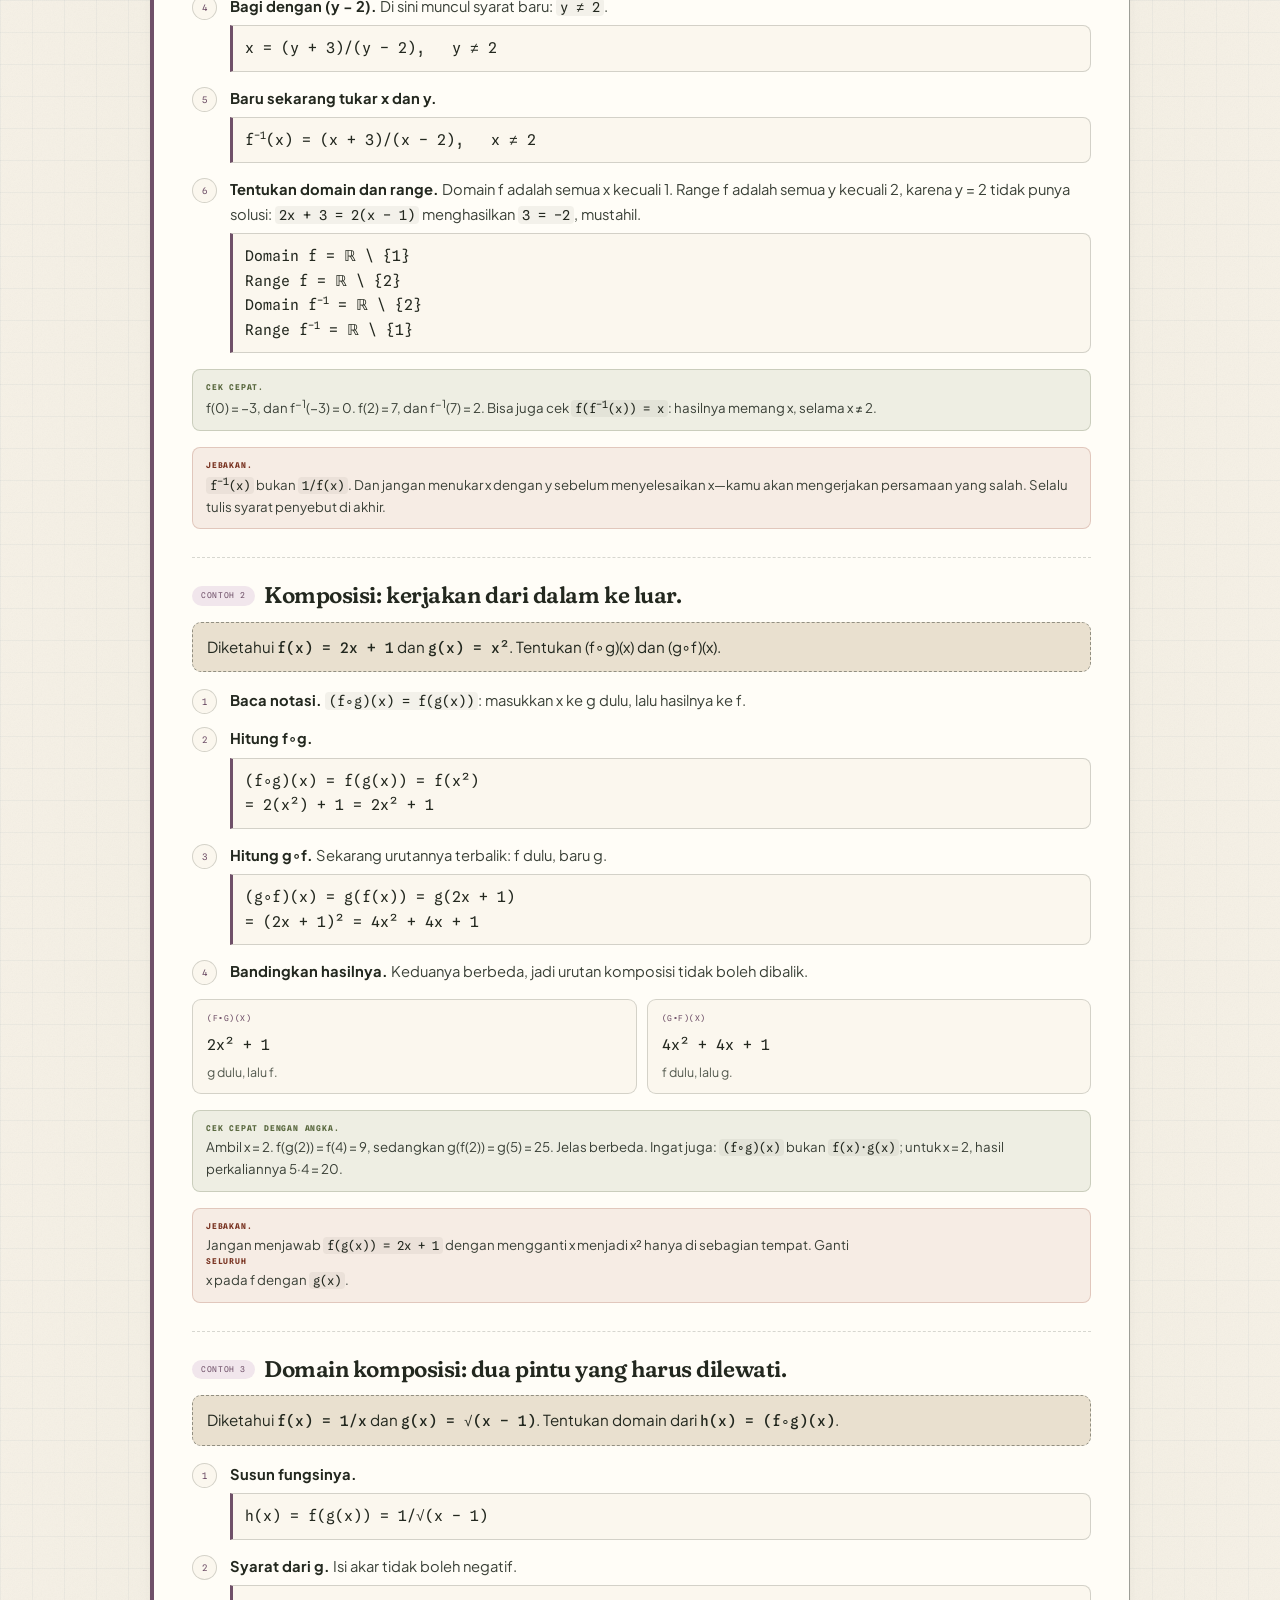
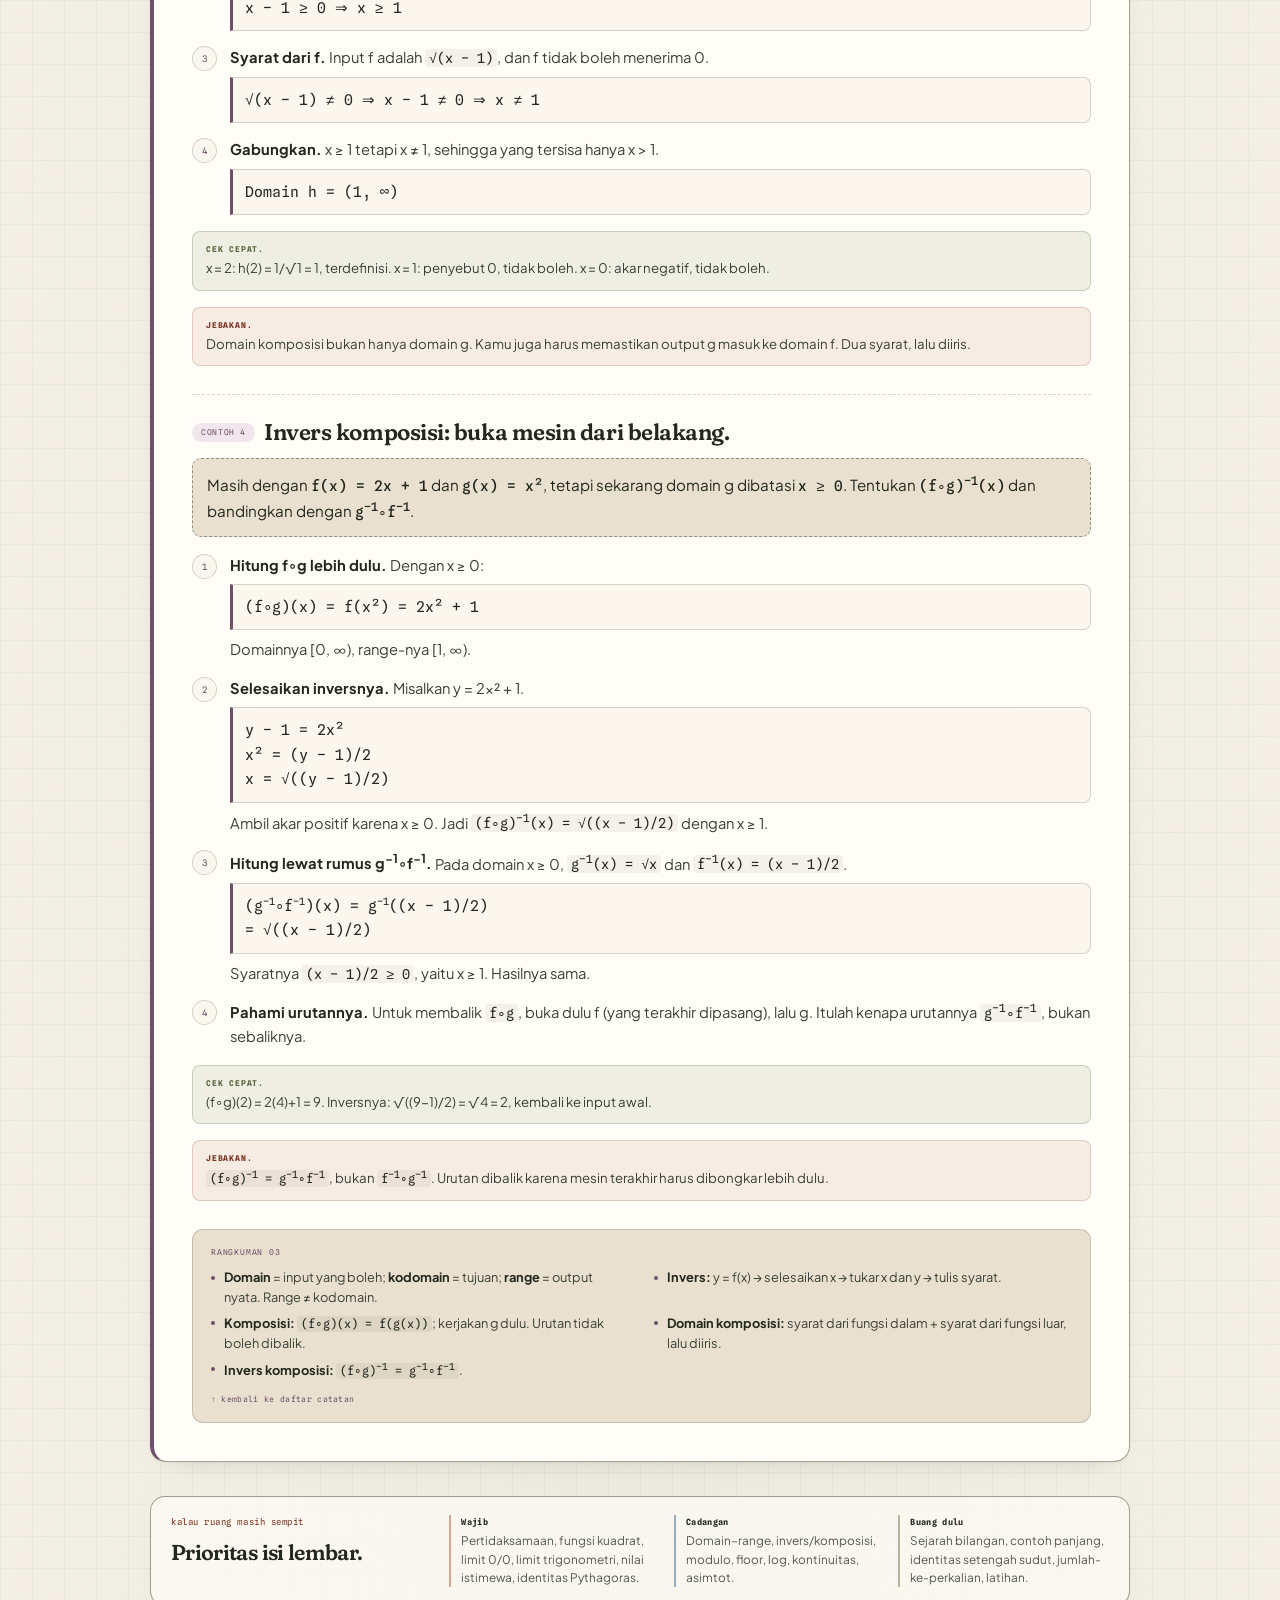
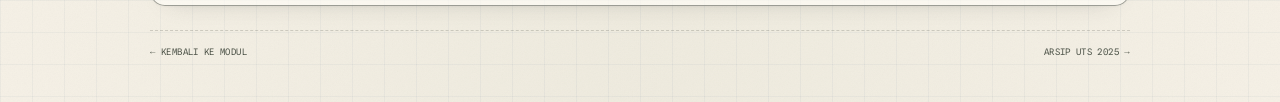
==== commit 24bbd92c: "Add long-form notes for cheat-sheet blocks 01-03" ====
--- a/cheat-sheet.html
+++ b/cheat-sheet.html
@@ -189,6 +189,502 @@
     </footer>
   </article>
 
+  <section class="cheat-deep no-print" id="catatan" aria-labelledby="deepTitle">
+    <header class="deep-head">
+      <div class="deep-head-copy">
+        <p class="section-kicker">catatan pendamping · tidak ikut tercetak</p>
+        <h2 id="deepTitle">Lembar A5 mengingatkan. Bagian ini menjelaskan.</h2>
+        <p class="deep-lede">Lembar A5 sengaja dibuat padat. Di bawah ini, blok 01–03 dibedah pelan-pelan: apa yang sedang dicari, kenapa langkahnya begitu, dan cara mengecek jawaban sebelum pindah soal. Bagian ini hanya muncul di layar dan tidak akan masuk ke kertas A5.</p>
+      </div>
+      <aside class="deep-how" aria-label="Cara memakai catatan">
+        <p class="deep-how-title">Cara pakai</p>
+        <ol>
+          <li>Baca soalnya, lalu tutup langkahnya dan coba sendiri.</li>
+          <li>Bandingkan di langkah yang macet—jangan hafal jawabannya.</li>
+          <li>Kerjakan cek cepat di akhir setiap contoh.</li>
+        </ol>
+      </aside>
+    </header>
+
+    <nav class="deep-jump" aria-label="Lompat ke catatan per blok">
+      <a href="#catatan-01"><span>01</span> Pertidaksamaan</a>
+      <a href="#catatan-02"><span>02</span> Fungsi kuadrat</a>
+      <a href="#catatan-03"><span>03</span> Fungsi, invers, komposisi</a>
+    </nav>
+
+    <article class="deep-card deep-card--01" id="catatan-01">
+      <header class="deep-card-head">
+        <span class="deep-num" aria-hidden="true">01</span>
+        <div>
+          <p class="deep-kicker">blok 01 · pertidaksamaan</p>
+          <h3>Pertidaksamaan mencari kumpulan x, bukan satu angka.</h3>
+        </div>
+      </header>
+      <p class="deep-lead">Kalau persamaan biasanya berakhir dengan satu nilai, pertidaksamaan berakhir dengan sebuah wilayah di garis bilangan. Tugasmu: temukan batas-batasnya, lalu putuskan batas itu ikut atau tidak.</p>
+
+      <div class="deep-idea">
+        <b>Aturan emas.</b> Apa pun yang kamu lakukan ke satu bagian, lakukan ke <em>semua</em> bagian. Arah tanda tetap aman selama kamu tidak mengali atau membagi dengan bilangan negatif. Kalau itu terjadi, arah tanda <b>dibalik</b>.
+      </div>
+
+      <section class="deep-example">
+        <div class="deep-ex-head">
+          <span class="deep-tag">contoh 1</span>
+          <h4>Linear bertingkat: tiga ruas, satu gerakan.</h4>
+        </div>
+        <p class="deep-q">Tentukan himpunan penyelesaian dari <b>−5 ≤ 2x + 6 &lt; 4</b>.</p>
+        <ol class="deep-steps">
+          <li>
+            <p><b>Baca sebagai satu rantai.</b> Artinya dua syarat sekaligus: <span class="deep-inline">−5 ≤ 2x+6</span> dan <span class="deep-inline">2x+6 &lt; 4</span>. Kamu boleh mengerjakan ketiga bagian (kiri, tengah, kanan) sekaligus.</p>
+          </li>
+          <li>
+            <p><b>Kurangi 6 di ketiga bagian.</b> Tujuannya mengisolasi <span class="deep-inline">2x</span>.</p>
+            <p class="deep-formula">−5 − 6 ≤ 2x + 6 − 6 &lt; 4 − 6<br>−11 ≤ 2x &lt; −2</p>
+          </li>
+          <li>
+            <p><b>Bagi 2 di ketiga bagian.</b> Karena 2 positif, arah tanda tidak berubah.</p>
+            <p class="deep-formula">−11/2 ≤ x &lt; −2/2<br>−11/2 ≤ x &lt; −1</p>
+          </li>
+          <li>
+            <p><b>Terjemahkan ke interval.</b> Batas kiri memakai ≤, jadi ikut: <span class="deep-inline">[</span>. Batas kanan memakai &lt;, jadi tidak ikut: <span class="deep-inline">)</span>.</p>
+            <p class="deep-formula">HP = [−11/2, −1)</p>
+          </li>
+        </ol>
+        <p class="deep-check"><b>Cek cepat.</b> Ambil x = −3: 2(−3)+6 = 0, dan −5 ≤ 0 &lt; 4 benar. Ambil x = −1: 2(−1)+6 = 4, dan 4 &lt; 4 salah—memang −1 tidak ikut. Ambil x = −11/2: 2(−11/2)+6 = −5, dan −5 ≤ −5 benar—batas kiri ikut.</p>
+        <p class="deep-trap"><b>Jebakan.</b> Berhenti di <span class="deep-inline">−11 ≤ 2x &lt; −2</span> berarti belum selesai: yang diminta adalah x, bukan 2x. Kalau di langkah berikutnya kamu membagi dengan bilangan negatif, misalnya <span class="deep-inline">−2x &lt; 6</span>, hasilnya <span class="deep-inline">x &gt; −3</span>—tandanya berbalik.</p>
+      </section>
+
+      <section class="deep-example">
+        <div class="deep-ex-head">
+          <span class="deep-tag">contoh 2</span>
+          <h4>Kuadrat: satu ruas nol, lalu uji tanda.</h4>
+        </div>
+        <p class="deep-q">Tentukan himpunan penyelesaian dari <b>x² − x − 6 &lt; 0</b>.</p>
+        <ol class="deep-steps">
+          <li>
+            <p><b>Pastikan ruas kanan sudah nol.</b> Di soal ini sudah. Kalau belum, pindahkan semua suku ke kiri lebih dulu. Membandingkan dengan nol adalah kunci untuk memakai uji tanda.</p>
+          </li>
+          <li>
+            <p><b>Faktorkan.</b> Cari dua bilangan yang hasil kalinya −6 dan jumlahnya −1, yaitu −3 dan +2.</p>
+            <p class="deep-formula">x² − x − 6 = (x − 3)(x + 2)</p>
+            <p>Jadi pertidaksamaannya menjadi <span class="deep-inline">(x − 3)(x + 2) &lt; 0</span>.</p>
+          </li>
+          <li>
+            <p><b>Tandai akar-akarnya.</b> Akar terjadi saat tiap faktor nol: <span class="deep-inline">x = 3</span> dan <span class="deep-inline">x = −2</span>. Karena tandanya &lt; (bukan ≤), kedua akar <b>tidak ikut</b>.</p>
+          </li>
+          <li>
+            <p><b>Uji tanda di tiap daerah.</b> Kamu hanya perlu satu titik uji per daerah.</p>
+            <p class="deep-table-hint">Geser tabel ke samping bila perlu.</p>
+            <div class="deep-table-wrap">
+              <table class="deep-table">
+                <caption>Uji tanda (x − 3)(x + 2)</caption>
+                <thead>
+                  <tr><th>Daerah</th><th>Uji x</th><th>x − 3</th><th>x + 2</th><th>Hasil</th><th>Masuk?</th></tr>
+                </thead>
+                <tbody>
+                  <tr><td>x &lt; −2</td><td>−3</td><td>−</td><td>−</td><td>+</td><td>Tidak</td></tr>
+                  <tr><td>−2 &lt; x &lt; 3</td><td>0</td><td>−</td><td>+</td><td>−</td><td>Ya</td></tr>
+                  <tr><td>x &gt; 3</td><td>4</td><td>+</td><td>+</td><td>+</td><td>Tidak</td></tr>
+                </tbody>
+              </table>
+            </div>
+            <p>Aturan tandanya: (−)·(−) = +, (+)·(+) = +, dan (+)·(−) = −.</p>
+          </li>
+          <li>
+            <p><b>Ambil daerah yang hasilnya negatif.</b> Karena soalnya &lt; 0, jawabannya daerah yang bertanda −.</p>
+            <p class="deep-formula">HP = {x | −2 &lt; x &lt; 3} = (−2, 3)</p>
+          </li>
+        </ol>
+        <p class="deep-check"><b>Cek cepat.</b> x = 0 memberi 0²−0−6 = −6 &lt; 0, benar. x = 3 memberi 0 &lt; 0, salah—jadi 3 tidak ikut. x = −2 juga memberi 0, jadi −2 tidak ikut.</p>
+        <p class="deep-trap"><b>Jebakan.</b> Jangan menulis <span class="deep-inline">x &lt; −2 atau x &lt; 3</span>. Itu bukan cara membaca tabel. Tabel menunjukkan tiga daerah terpisah; yang memenuhi hanya daerah tengah. Kalau tandanya ≤, akar ikut dan jawabannya <span class="deep-inline">[−2, 3]</span>.</p>
+        <p class="deep-note"><b>Kalau a &lt; 0.</b> Pada contoh di atas, koefisien x² positif (a = 1), sehingga hasilnya + di luar akar dan − di antara akar. Kalau a &lt; 0, jangan menghafal pola terbaliknya—kalikan seluruh pertidaksamaan dengan −1 dan balik arah tandanya, lalu faktorkan. Contoh: <span class="deep-inline">−x² + x + 6 &gt; 0</span> ⇒ <span class="deep-inline">x² − x − 6 &lt; 0</span> ⇒ <span class="deep-inline">(x − 3)(x + 2) &lt; 0</span> ⇒ <span class="deep-inline">−2 &lt; x &lt; 3</span>.</p>
+      </section>
+
+      <section class="deep-example">
+        <div class="deep-ex-head">
+          <span class="deep-tag">contoh 3</span>
+          <h4>Nilai mutlak: jarak, bukan tanda minus.</h4>
+        </div>
+        <p class="deep-q">Tentukan himpunan penyelesaian dari <b>|2x − 1| ≤ 5</b>.</p>
+        <div class="deep-idea deep-idea--tight">
+          <b>Baca sebagai jarak.</b> |A| adalah jarak A dari 0. Jadi |A| ≤ 5 berarti A tidak lebih jauh dari 5 satuan dari 0: <span class="deep-inline">−5 ≤ A ≤ 5</span>.
+        </div>
+        <ol class="deep-steps">
+          <li>
+            <p><b>Ganti bentuk mutlaknya.</b></p>
+            <p class="deep-formula">−5 ≤ 2x − 1 ≤ 5</p>
+          </li>
+          <li>
+            <p><b>Tambahkan 1 di ketiga bagian.</b></p>
+            <p class="deep-formula">−4 ≤ 2x ≤ 6</p>
+          </li>
+          <li>
+            <p><b>Bagi 2.</b> Positif, jadi tanda tidak berubah.</p>
+            <p class="deep-formula">−2 ≤ x ≤ 3</p>
+          </li>
+          <li>
+            <p><b>Tulis interval.</b> Kedua batas memakai ≤, jadi keduanya ikut.</p>
+            <p class="deep-formula">HP = [−2, 3]</p>
+          </li>
+        </ol>
+        <p class="deep-check"><b>Cek cepat.</b> x = −2: |−5| = 5 ≤ 5 benar. x = 3: |5| = 5 ≤ 5 benar. x = 4: |7| = 7 ≤ 5 salah.</p>
+        <p class="deep-trap"><b>Jebakan.</b> <span class="deep-inline">|2x−1| ≤ 5</span> bukan berarti <span class="deep-inline">2x−1 ≤ 5</span> saja. Tanpa batas kiri, kamu kehilangan separuh jawaban.</p>
+      </section>
+
+      <section class="deep-example">
+        <div class="deep-ex-head">
+          <span class="deep-tag">contoh 4</span>
+          <h4>Nilai mutlak “lebih besar”: pecah jadi dua cabang.</h4>
+        </div>
+        <p class="deep-q">Tentukan himpunan penyelesaian dari <b>|x + 1| &gt; 3</b>.</p>
+        <div class="deep-idea deep-idea--tight">
+          <b>Baca sebagai jarak.</b> |A| &gt; 3 berarti A lebih dari 3 satuan dari 0, ke kiri atau ke kanan. Karena itu hasilnya dua cabang yang digabung dengan <b>atau</b>.
+        </div>
+        <ol class="deep-steps">
+          <li>
+            <p><b>Pecah menjadi dua pertidaksamaan.</b></p>
+            <p class="deep-formula">x + 1 &lt; −3 &nbsp; atau &nbsp; x + 1 &gt; 3</p>
+          </li>
+          <li>
+            <p><b>Selesaikan masing-masing.</b></p>
+            <p class="deep-formula">x &lt; −4 &nbsp; atau &nbsp; x &gt; 2</p>
+          </li>
+          <li>
+            <p><b>Tulis sebagai gabungan interval.</b> Kedua tanda tegas, jadi kedua batas tidak ikut. Ingat, ±∞ selalu memakai kurung biasa karena tak ada bilangan yang bisa dimasukkan.</p>
+            <p class="deep-formula">HP = (−∞, −4) ∪ (2, ∞)</p>
+          </li>
+        </ol>
+        <p class="deep-check"><b>Cek cepat.</b> x = −5: |−4| = 4 &gt; 3 benar. x = 0: |1| = 1 &gt; 3 salah—0 memang di daerah kosong. x = 3: |4| = 4 &gt; 3 benar.</p>
+        <p class="deep-trap"><b>Jebakan.</b> Jangan menulis <span class="deep-inline">−3 &lt; x + 1 &lt; 3</span>; itu bentuk untuk |...| &lt; 3. Untuk &gt;, hasilnya justru di luar kedua batas. Kata “atau” berarti gabungan (∪), bukan irisan (∩).</p>
+      </section>
+
+      <aside class="deep-recap">
+        <p class="deep-recap-title">Rangkuman 01</p>
+        <ul>
+          <li><b>Linear:</b> kerjakan semua ruas; ×/÷ negatif membalik tanda.</li>
+          <li><b>Kuadrat:</b> nol di kanan → faktor → akar → tabel tanda.</li>
+          <li><b>|A| &lt; a:</b> di antara −a dan a (dan). <b>|A| &gt; a:</b> di luar −a dan a (atau).</li>
+          <li><b>Selalu</b> ubah hasil akhir ke notasi interval dan uji satu titik.</li>
+        </ul>
+        <p class="deep-back"><a href="#catatan">↑ kembali ke daftar catatan</a></p>
+      </aside>
+    </article>
+
+    <article class="deep-card deep-card--02" id="catatan-02">
+      <header class="deep-card-head">
+        <span class="deep-num" aria-hidden="true">02</span>
+        <div>
+          <p class="deep-kicker">blok 02 · fungsi kuadrat</p>
+          <h3>Parabola cuma punya lima informasi penting.</h3>
+        </div>
+      </header>
+      <p class="deep-lead">Hampir semua soal fungsi kuadrat meminta satu dari lima hal: arah buka, vertex, akar, potong sumbu-y, atau range. Kalau kelimanya sudah ditandai, sketsa dan domain–range jadi jauh lebih mudah.</p>
+
+      <div class="deep-idea">
+        <b>Bentuk yang paling berguna.</b> <span class="deep-inline">y = a(x − x<sub>v</sub>)² + y<sub>v</sub></span>. Dari sini kamu bisa membaca vertex <span class="deep-inline">(x<sub>v</sub>, y<sub>v</sub>)</span> langsung, dan tanda <span class="deep-inline">a</span> memberi tahu arah buka.
+      </div>
+      <p class="deep-formula deep-formula--wide">x<sub>v</sub> = −b/(2a) &nbsp;·&nbsp; y<sub>v</sub> = f(x<sub>v</sub>) = c − b²/(4a)<br>D = b² − 4ac &nbsp;·&nbsp; x = (−b ± √D)/(2a)</p>
+
+      <section class="deep-example">
+        <div class="deep-ex-head">
+          <span class="deep-tag">contoh 1</span>
+          <h4>Contoh lengkap: y = x² + 5x + 6.</h4>
+        </div>
+        <ol class="deep-steps">
+          <li>
+            <p><b>Baca koefisiennya.</b> <span class="deep-inline">a = 1</span>, <span class="deep-inline">b = 5</span>, <span class="deep-inline">c = 6</span>. Karena <span class="deep-inline">a &gt; 0</span>, parabola terbuka ke atas dan vertex-nya adalah titik minimum.</p>
+          </li>
+          <li>
+            <p><b>Cari sumbu simetri (x vertex).</b></p>
+            <p class="deep-formula">x<sub>v</sub> = −b/(2a) = −5/(2·1) = −5/2</p>
+          </li>
+          <li>
+            <p><b>Cari y vertex.</b> Masukkan x<sub>v</sub> ke fungsi; jangan pakai rumus yang salah.</p>
+            <p class="deep-formula">y<sub>v</sub> = f(−5/2) = 25/4 − 25/2 + 6<br>= 25/4 − 50/4 + 24/4 = −1/4</p>
+            <p>Jadi vertex-nya <span class="deep-inline">(−5/2, −1/4)</span>.</p>
+          </li>
+          <li>
+            <p><b>Cari akar-akarnya.</b> Diskriminan menentukan banyak akar.</p>
+            <p class="deep-formula">D = b² − 4ac = 25 − 24 = 1 &gt; 0<br>x = (−5 ± 1)/2 ⇒ x = −2 atau x = −3</p>
+            <p>Jadi parabola memotong sumbu-x di <span class="deep-inline">(−3, 0)</span> dan <span class="deep-inline">(−2, 0)</span>.</p>
+          </li>
+          <li>
+            <p><b>Tambahkan potong sumbu-y dan titik cerminnya.</b> Saat x = 0, y = 6, jadi <span class="deep-inline">(0, 6)</span>. Karena sumbu simetri x = −5/2, titik cerminnya adalah <span class="deep-inline">(−5, 6)</span>.</p>
+          </li>
+          <li>
+            <p><b>Tentukan range.</b> Vertex adalah nilai minimum, dan parabola terbuka ke atas.</p>
+            <p class="deep-formula">Domain = ℝ<br>Range = [−1/4, ∞)</p>
+          </li>
+          <li>
+            <p><b>Sketsa dengan urutan ini.</b> Tandai akar <span class="deep-inline">−3</span> dan <span class="deep-inline">−2</span> → vertex <span class="deep-inline">(−5/2, −1/4)</span> → potong y <span class="deep-inline">(0,6)</span> dan cerminnya <span class="deep-inline">(−5,6)</span> → gambar kurva U → labeli sumbu <span class="deep-inline">x = −5/2</span>.</p>
+          </li>
+        </ol>
+        <p class="deep-check"><b>Cek cepat.</b> Vertex harus berada di tengah kedua akar: <span class="deep-inline">(−3 + (−2))/2 = −5/2</span>, cocok. Dan <span class="deep-inline">f(−5/2) = 25/4 − 25/2 + 6 = −1/4</span>, cocok.</p>
+        <p class="deep-trap"><b>Jebakan.</b> <span class="deep-inline">x<sub>v</sub> = −b/(2a)</span>, bukan <span class="deep-inline">b/(2a)</span>. Lalu <span class="deep-inline">y<sub>v</sub></span> adalah <b>nilai fungsi</b> di x<sub>v</sub>, bukan sumbu simetrinya. Range memakai y<sub>v</sub>, bukan akar.</p>
+      </section>
+
+      <section class="deep-example">
+        <div class="deep-ex-head">
+          <span class="deep-tag">contoh 2</span>
+          <h4>Kalau a &lt; 0: parabola terbalik, range ikut terbalik.</h4>
+        </div>
+        <p class="deep-q">Tentukan vertex, akar, dan range dari <b>y = −x² + 2x + 3</b>.</p>
+        <ol class="deep-steps">
+          <li>
+            <p><b>Baca koefisiennya.</b> <span class="deep-inline">a = −1</span>, <span class="deep-inline">b = 2</span>, <span class="deep-inline">c = 3</span>. Karena <span class="deep-inline">a &lt; 0</span>, parabola terbuka ke bawah dan vertex-nya maksimum.</p>
+          </li>
+          <li>
+            <p><b>Cari vertex.</b></p>
+            <p class="deep-formula">x<sub>v</sub> = −2/(2·(−1)) = 1<br>y<sub>v</sub> = −(1)² + 2(1) + 3 = 4</p>
+            <p>Vertex: <span class="deep-inline">(1, 4)</span>.</p>
+          </li>
+          <li>
+            <p><b>Cari akar.</b> Kalikan dulu dengan −1 agar lebih mudah difaktorkan.</p>
+            <p class="deep-formula">−x² + 2x + 3 = 0<br>x² − 2x − 3 = 0<br>(x − 3)(x + 1) = 0<br>x = 3 atau x = −1</p>
+          </li>
+          <li>
+            <p><b>Potong sumbu-y dan titik cermin.</b> <span class="deep-inline">f(0) = 3</span>, jadi <span class="deep-inline">(0,3)</span>. Sumbu simetri x = 1, jadi cerminnya <span class="deep-inline">(2,3)</span>.</p>
+          </li>
+          <li>
+            <p><b>Tentukan range.</b> Nilai maksimum 4, terbuka ke bawah.</p>
+            <p class="deep-formula">Domain = ℝ<br>Range = (−∞, 4]</p>
+          </li>
+        </ol>
+        <p class="deep-check"><b>Cek cepat.</b> f(1) = −1 + 2 + 3 = 4. f(3) = −9 + 6 + 3 = 0. f(0) = 3. Semua cocok dengan sketsa ∩ yang melewati <span class="deep-inline">(−1,0)</span>, <span class="deep-inline">(3,0)</span>, dan puncak <span class="deep-inline">(1,4)</span>.</p>
+        <p class="deep-trap"><b>Jebakan.</b> Saat a &lt; 0, range-nya <span class="deep-inline">(−∞, y<sub>v</sub>]</span>, bukan <span class="deep-inline">[y<sub>v</sub>, ∞)</span>. Saat mengalikan persamaan dengan −1, semua suku berubah tanda—jangan hanya suku tengahnya.</p>
+      </section>
+
+      <section class="deep-example">
+        <div class="deep-ex-head">
+          <span class="deep-tag">contoh 3</span>
+          <h4>Domain: akar dan penyebut harus damai.</h4>
+        </div>
+        <p class="deep-q">Tentukan domain dari <b>f(x) = √(x − 2) / (x − 5)</b>.</p>
+        <ol class="deep-steps">
+          <li>
+            <p><b>Syarat akar genap.</b> Isi di dalam akar tidak boleh negatif.</p>
+            <p class="deep-formula">x − 2 ≥ 0 ⇒ x ≥ 2</p>
+            <p>Tanda ≥ dipakai karena akar 0 masih boleh.</p>
+          </li>
+          <li>
+            <p><b>Syarat penyebut.</b> Penyebut tidak boleh nol.</p>
+            <p class="deep-formula">x − 5 ≠ 0 ⇒ x ≠ 5</p>
+          </li>
+          <li>
+            <p><b>Iriskan kedua syarat.</b> Di garis bilangan: titik 2 masuk (bulat penuh), titik 5 bolong.</p>
+            <p class="deep-formula">Domain = [2, 5) ∪ (5, ∞)</p>
+          </li>
+        </ol>
+        <p class="deep-check"><b>Cek cepat.</b> x = 2: √0/(−3) = 0, terdefinisi. x = 5: penyebut 0, tidak boleh. x = 4: √2/(−1), terdefinisi. x = 6: √4/1 = 2, terdefinisi.</p>
+        <p class="deep-trap"><b>Jebakan.</b> Domain hanya menjawab “x mana yang boleh masuk”. Range menjawab “nilai y apa yang keluar”—dua hal berbeda. Jangan menulis range = kodomain tanpa memeriksa output yang benar-benar tercapai. Untuk log, syaratnya lebih ketat: isi log harus &gt; 0, bukan ≥ 0.</p>
+        <p class="deep-note"><b>Catatan lanjut (kalau ditanya range).</b> Untuk 2 ≤ x &lt; 5, pembilang ≥ 0 dan penyebut &lt; 0, jadi f(x) ≤ 0; nilainya turun menuju −∞ saat x → 5⁻. Untuk x &gt; 5, f(x) &gt; 0; nilainya turun dari +∞ menuju 0 tanpa menyentuh 0. Gabungan kedua cabang itu adalah seluruh ℝ. Ini bukan dibaca dari domain—harus dianalisis dari nilai fungsinya.</p>
+      </section>
+
+      <aside class="deep-recap">
+        <p class="deep-recap-title">Rangkuman 02</p>
+        <ul>
+          <li><b>a &gt; 0:</b> U, minimum, range <span class="deep-inline">[y<sub>v</sub>, ∞)</span>.</li>
+          <li><b>a &lt; 0:</b> ∩, maksimum, range <span class="deep-inline">(−∞, y<sub>v</sub>]</span>.</li>
+          <li><b>Vertex:</b> <span class="deep-inline">x<sub>v</sub> = −b/(2a)</span>, lalu hitung <span class="deep-inline">y<sub>v</sub> = f(x<sub>v</sub>)</span>.</li>
+          <li><b>Sketsa:</b> akar → vertex → potong y → sumbu simetri → arah buka.</li>
+          <li><b>Domain:</b> penyebut ≠ 0, isi akar genap ≥ 0, isi log &gt; 0.</li>
+        </ul>
+        <p class="deep-back"><a href="#catatan">↑ kembali ke daftar catatan</a></p>
+      </aside>
+    </article>
+
+    <article class="deep-card deep-card--03" id="catatan-03">
+      <header class="deep-card-head">
+        <span class="deep-num" aria-hidden="true">03</span>
+        <div>
+          <p class="deep-kicker">blok 03 · fungsi, invers, komposisi</p>
+          <h3>Fungsi itu mesin: input masuk, output keluar. Invers membalik mesinnya.</h3>
+        </div>
+      </header>
+      <p class="deep-lead">Tiga istilah yang sering tertukar: domain (apa yang boleh masuk), kodomain (tempat output “ditujukan”), dan range (output yang benar-benar keluar). Invers hanya ada kalau mesinnya bisa dibalik dengan pasti.</p>
+
+      <p><b>Definisi paling dasar:</b> fungsi memasangkan setiap input di domain ke <b>tepat satu</b> output. Kalau satu input punya dua output berbeda, itu bukan fungsi.</p>
+
+      <div class="deep-defs">
+        <div>
+          <b>Domain</b>
+          <span>Semua input yang boleh masuk.</span>
+          <em>f(x) = x² → ℝ</em>
+        </div>
+        <div>
+          <b>Kodomain</b>
+          <span>Himpunan tempat output ditujukan.</span>
+          <em>f: ℝ → ℝ, kodomain = ℝ</em>
+        </div>
+        <div>
+          <b>Range</b>
+          <span>Output yang benar-benar muncul.</span>
+          <em>f(x) = x² → [0, ∞)</em>
+        </div>
+      </div>
+
+      <p>Pada contoh <span class="deep-inline">f(x) = x²</span> dengan domain ℝ dan kodomain ℝ, range-nya hanya <span class="deep-inline">[0, ∞)</span>. Karena range ≠ kodomain, fungsi itu belum surjektif ke ℝ. Kalau kodomainnya diubah menjadi <span class="deep-inline">[0, ∞)</span>, barulah surjektif.</p>
+
+      <p class="deep-table-hint">Geser tabel ke samping bila perlu.</p>
+      <div class="deep-table-wrap">
+        <table class="deep-table">
+          <caption>Tiga sifat fungsi dan contoh f(x) = x²</caption>
+          <thead>
+            <tr><th>Sifat</th><th>Arti singkat</th><th>Pada f(x) = x²</th></tr>
+          </thead>
+          <tbody>
+            <tr><td>Injektif</td><td>f(a) = f(b) ⇒ a = b. Tidak ada dua input berbeda yang menghasilkan output sama.</td><td>Gagal di ℝ: f(−2) = f(2) = 4. Berhasil kalau domain dibatasi [0, ∞).</td></tr>
+            <tr><td>Surjektif</td><td>Range = kodomain. Semua anggota kodomain benar-benar tercapai.</td><td>Gagal ke ℝ; berhasil kalau kodomain [0, ∞).</td></tr>
+            <tr><td>Bijektif</td><td>Injektif sekaligus surjektif. Inversnya berupa fungsi.</td><td>Berhasil pada [0, ∞) → [0, ∞).</td></tr>
+          </tbody>
+        </table>
+      </div>
+
+      <section class="deep-example">
+        <div class="deep-ex-head">
+          <span class="deep-tag">contoh 1</span>
+          <h4>Invers: selesaikan x, baru tukar variabel.</h4>
+        </div>
+        <p class="deep-q">Tentukan invers dari <b>f(x) = (2x + 3) / (x − 1)</b>, lalu tuliskan domain dan range-nya.</p>
+        <ol class="deep-steps">
+          <li>
+            <p><b>Tulis y = f(x) dan catat syarat awal.</b> Penyebut tidak boleh nol.</p>
+            <p class="deep-formula">y = (2x + 3)/(x − 1), &nbsp; x ≠ 1</p>
+          </li>
+          <li>
+            <p><b>Kalikan silang.</b> Tujuannya menghilangkan pecahan.</p>
+            <p class="deep-formula">y(x − 1) = 2x + 3<br>yx − y = 2x + 3</p>
+          </li>
+          <li>
+            <p><b>Kumpulkan semua x di satu ruas.</b></p>
+            <p class="deep-formula">yx − 2x = y + 3<br>x(y − 2) = y + 3</p>
+          </li>
+          <li>
+            <p><b>Bagi dengan (y − 2).</b> Di sini muncul syarat baru: <span class="deep-inline">y ≠ 2</span>.</p>
+            <p class="deep-formula">x = (y + 3)/(y − 2), &nbsp; y ≠ 2</p>
+          </li>
+          <li>
+            <p><b>Baru sekarang tukar x dan y.</b></p>
+            <p class="deep-formula">f<sup>−1</sup>(x) = (x + 3)/(x − 2), &nbsp; x ≠ 2</p>
+          </li>
+          <li>
+            <p><b>Tentukan domain dan range.</b> Domain f adalah semua x kecuali 1. Range f adalah semua y kecuali 2, karena y = 2 tidak punya solusi: <span class="deep-inline">2x + 3 = 2(x − 1)</span> menghasilkan <span class="deep-inline">3 = −2</span>, mustahil.</p>
+            <p class="deep-formula">Domain f = ℝ \ {1}<br>Range f = ℝ \ {2}<br>Domain f<sup>−1</sup> = ℝ \ {2}<br>Range f<sup>−1</sup> = ℝ \ {1}</p>
+          </li>
+        </ol>
+        <p class="deep-check"><b>Cek cepat.</b> f(0) = −3, dan f<sup>−1</sup>(−3) = 0. f(2) = 7, dan f<sup>−1</sup>(7) = 2. Bisa juga cek <span class="deep-inline">f(f<sup>−1</sup>(x)) = x</span>: hasilnya memang x, selama x ≠ 2.</p>
+        <p class="deep-trap"><b>Jebakan.</b> <span class="deep-inline">f<sup>−1</sup>(x)</span> bukan <span class="deep-inline">1/f(x)</span>. Dan jangan menukar x dengan y sebelum menyelesaikan x—kamu akan mengerjakan persamaan yang salah. Selalu tulis syarat penyebut di akhir.</p>
+      </section>
+
+      <section class="deep-example">
+        <div class="deep-ex-head">
+          <span class="deep-tag">contoh 2</span>
+          <h4>Komposisi: kerjakan dari dalam ke luar.</h4>
+        </div>
+        <p class="deep-q">Diketahui <b>f(x) = 2x + 1</b> dan <b>g(x) = x²</b>. Tentukan (f∘g)(x) dan (g∘f)(x).</p>
+        <ol class="deep-steps">
+          <li>
+            <p><b>Baca notasi.</b> <span class="deep-inline">(f∘g)(x) = f(g(x))</span>: masukkan x ke g dulu, lalu hasilnya ke f.</p>
+          </li>
+          <li>
+            <p><b>Hitung f∘g.</b></p>
+            <p class="deep-formula">(f∘g)(x) = f(g(x)) = f(x²)<br>= 2(x²) + 1 = 2x² + 1</p>
+          </li>
+          <li>
+            <p><b>Hitung g∘f.</b> Sekarang urutannya terbalik: f dulu, baru g.</p>
+            <p class="deep-formula">(g∘f)(x) = g(f(x)) = g(2x + 1)<br>= (2x + 1)² = 4x² + 4x + 1</p>
+          </li>
+          <li>
+            <p><b>Bandingkan hasilnya.</b> Keduanya berbeda, jadi urutan komposisi tidak boleh dibalik.</p>
+          </li>
+        </ol>
+        <div class="deep-compare">
+          <div>
+            <span class="deep-compare-tag">(f∘g)(x)</span>
+            <p class="deep-formula">2x² + 1</p>
+            <p>g dulu, lalu f.</p>
+          </div>
+          <div>
+            <span class="deep-compare-tag">(g∘f)(x)</span>
+            <p class="deep-formula">4x² + 4x + 1</p>
+            <p>f dulu, lalu g.</p>
+          </div>
+        </div>
+        <p class="deep-check"><b>Cek cepat dengan angka.</b> Ambil x = 2. f(g(2)) = f(4) = 9, sedangkan g(f(2)) = g(5) = 25. Jelas berbeda. Ingat juga: <span class="deep-inline">(f∘g)(x)</span> bukan <span class="deep-inline">f(x)·g(x)</span>; untuk x = 2, hasil perkaliannya 5·4 = 20.</p>
+        <p class="deep-trap"><b>Jebakan.</b> Jangan menjawab <span class="deep-inline">f(g(x)) = 2x + 1</span> dengan mengganti x menjadi x² hanya di sebagian tempat. Ganti <b>seluruh</b> x pada f dengan <span class="deep-inline">g(x)</span>.</p>
+      </section>
+
+      <section class="deep-example">
+        <div class="deep-ex-head">
+          <span class="deep-tag">contoh 3</span>
+          <h4>Domain komposisi: dua pintu yang harus dilewati.</h4>
+        </div>
+        <p class="deep-q">Diketahui <b>f(x) = 1/x</b> dan <b>g(x) = √(x − 1)</b>. Tentukan domain dari <b>h(x) = (f∘g)(x)</b>.</p>
+        <ol class="deep-steps">
+          <li>
+            <p><b>Susun fungsinya.</b></p>
+            <p class="deep-formula">h(x) = f(g(x)) = 1/√(x − 1)</p>
+          </li>
+          <li>
+            <p><b>Syarat dari g.</b> Isi akar tidak boleh negatif.</p>
+            <p class="deep-formula">x − 1 ≥ 0 ⇒ x ≥ 1</p>
+          </li>
+          <li>
+            <p><b>Syarat dari f.</b> Input f adalah <span class="deep-inline">√(x − 1)</span>, dan f tidak boleh menerima 0.</p>
+            <p class="deep-formula">√(x − 1) ≠ 0 ⇒ x − 1 ≠ 0 ⇒ x ≠ 1</p>
+          </li>
+          <li>
+            <p><b>Gabungkan.</b> x ≥ 1 tetapi x ≠ 1, sehingga yang tersisa hanya x &gt; 1.</p>
+            <p class="deep-formula">Domain h = (1, ∞)</p>
+          </li>
+        </ol>
+        <p class="deep-check"><b>Cek cepat.</b> x = 2: h(2) = 1/√1 = 1, terdefinisi. x = 1: penyebut 0, tidak boleh. x = 0: akar negatif, tidak boleh.</p>
+        <p class="deep-trap"><b>Jebakan.</b> Domain komposisi bukan hanya domain g. Kamu juga harus memastikan output g masuk ke domain f. Dua syarat, lalu diiris.</p>
+      </section>
+
+      <section class="deep-example">
+        <div class="deep-ex-head">
+          <span class="deep-tag">contoh 4</span>
+          <h4>Invers komposisi: buka mesin dari belakang.</h4>
+        </div>
+        <p class="deep-q">Masih dengan <b>f(x) = 2x + 1</b> dan <b>g(x) = x²</b>, tetapi sekarang domain g dibatasi <b>x ≥ 0</b>. Tentukan <b>(f∘g)<sup>−1</sup>(x)</b> dan bandingkan dengan <b>g<sup>−1</sup>∘f<sup>−1</sup></b>.</p>
+        <ol class="deep-steps">
+          <li>
+            <p><b>Hitung f∘g lebih dulu.</b> Dengan x ≥ 0:</p>
+            <p class="deep-formula">(f∘g)(x) = f(x²) = 2x² + 1</p>
+            <p>Domainnya [0, ∞), range-nya [1, ∞).</p>
+          </li>
+          <li>
+            <p><b>Selesaikan inversnya.</b> Misalkan y = 2x² + 1.</p>
+            <p class="deep-formula">y − 1 = 2x²<br>x² = (y − 1)/2<br>x = √((y − 1)/2)</p>
+            <p>Ambil akar positif karena x ≥ 0. Jadi <span class="deep-inline">(f∘g)<sup>−1</sup>(x) = √((x − 1)/2)</span> dengan x ≥ 1.</p>
+          </li>
+          <li>
+            <p><b>Hitung lewat rumus g<sup>−1</sup>∘f<sup>−1</sup>.</b> Pada domain x ≥ 0, <span class="deep-inline">g<sup>−1</sup>(x) = √x</span> dan <span class="deep-inline">f<sup>−1</sup>(x) = (x − 1)/2</span>.</p>
+            <p class="deep-formula">(g<sup>−1</sup>∘f<sup>−1</sup>)(x) = g<sup>−1</sup>((x − 1)/2)<br>= √((x − 1)/2)</p>
+            <p>Syaratnya <span class="deep-inline">(x − 1)/2 ≥ 0</span>, yaitu x ≥ 1. Hasilnya sama.</p>
+          </li>
+          <li>
+            <p><b>Pahami urutannya.</b> Untuk membalik <span class="deep-inline">f∘g</span>, buka dulu f (yang terakhir dipasang), lalu g. Itulah kenapa urutannya <span class="deep-inline">g<sup>−1</sup>∘f<sup>−1</sup></span>, bukan sebaliknya.</p>
+          </li>
+        </ol>
+        <p class="deep-check"><b>Cek cepat.</b> (f∘g)(2) = 2(4)+1 = 9. Inversnya: √((9−1)/2) = √4 = 2, kembali ke input awal.</p>
+        <p class="deep-trap"><b>Jebakan.</b> <span class="deep-inline">(f∘g)<sup>−1</sup> = g<sup>−1</sup>∘f<sup>−1</sup></span>, bukan <span class="deep-inline">f<sup>−1</sup>∘g<sup>−1</sup></span>. Urutan dibalik karena mesin terakhir harus dibongkar lebih dulu.</p>
+      </section>
+
+      <aside class="deep-recap">
+        <p class="deep-recap-title">Rangkuman 03</p>
+        <ul>
+          <li><b>Domain</b> = input yang boleh; <b>kodomain</b> = tujuan; <b>range</b> = output nyata. Range ≠ kodomain.</li>
+          <li><b>Invers:</b> y = f(x) → selesaikan x → tukar x dan y → tulis syarat.</li>
+          <li><b>Komposisi:</b> <span class="deep-inline">(f∘g)(x) = f(g(x))</span>; kerjakan g dulu. Urutan tidak boleh dibalik.</li>
+          <li><b>Domain komposisi:</b> syarat dari fungsi dalam + syarat dari fungsi luar, lalu diiris.</li>
+          <li><b>Invers komposisi:</b> <span class="deep-inline">(f∘g)<sup>−1</sup> = g<sup>−1</sup>∘f<sup>−1</sup></span>.</li>
+        </ul>
+        <p class="deep-back"><a href="#catatan">↑ kembali ke daftar catatan</a></p>
+      </aside>
+    </article>
+  </section>
+
   <section class="cheat-legend no-print" aria-label="Cara memakai lembar">
     <div>
       <p class="section-kicker">kalau ruang masih sempit</p>
--- a/tema.css
+++ b/tema.css
@@ -770,12 +770,492 @@
   .cheat-legend-grid b{font-size:8.5px;letter-spacing:.04em;text-transform:none}
   .cheat-page-foot{border-top:1px dashed var(--line);font-size:9px}
 
+  /* ---------- catatan panjang 01–03 (layar saja) ---------- */
+  .cheat-deep{
+    margin-top:clamp(48px,7vw,86px);
+    padding-top:clamp(26px,4vw,40px);
+    border-top:1px solid var(--edge);
+  }
+  .deep-head{
+    display:grid;
+    grid-template-columns:minmax(0,1.35fr) minmax(230px,.65fr);
+    gap:clamp(22px,4vw,48px);
+    align-items:start;
+  }
+  .deep-head-copy{min-width:0}
+  .deep-head h2{
+    margin:8px 0 12px;
+    max-width:40ch;
+    font-family:var(--display);
+    font-size:clamp(1.75rem,3.1vw,2.4rem);
+    font-weight:600;
+    line-height:1.05;
+    letter-spacing:-.04em;
+  }
+  .deep-lede{
+    max-width:62ch;
+    margin:0;
+    font-size:1rem;
+    line-height:1.72;
+    color:var(--muted);
+  }
+  .deep-how{
+    padding:16px 18px;
+    border:1px solid var(--line);
+    border-radius:12px;
+    background:rgba(255,253,247,.64);
+  }
+  .deep-how-title{
+    margin:0 0 8px;
+    font-family:var(--mono);
+    font-size:8.5px;
+    letter-spacing:.1em;
+    text-transform:uppercase;
+    color:var(--coral-deep);
+  }
+  .deep-how ol{
+    display:grid;
+    gap:6px;
+    margin:0;
+    padding-left:16px;
+    font-size:.82rem;
+    line-height:1.55;
+    color:var(--muted);
+  }
+  .deep-jump{
+    display:flex;
+    flex-wrap:wrap;
+    gap:8px;
+    margin:24px 0 0;
+  }
+  .deep-jump a{
+    display:inline-flex;
+    align-items:center;
+    gap:7px;
+    padding:8px 13px;
+    border:1px solid var(--edge);
+    border-radius:999px;
+    background:var(--card);
+    color:var(--ink);
+    font-size:.8rem;
+    text-decoration:none;
+    transition:border-color .16s ease,box-shadow .16s ease,transform .16s ease;
+  }
+  .deep-jump a:hover{
+    border-color:var(--coral-deep);
+    box-shadow:0 2px 0 rgba(122,53,35,.14);
+    transform:translateY(-1px);
+  }
+  .deep-jump span{
+    font-family:var(--mono);
+    font-size:8px;
+    letter-spacing:.04em;
+    color:var(--coral-deep);
+  }
+
+  .deep-card{
+    --accent:var(--cobalt);
+    --accent-soft:var(--cobalt-soft);
+    position:relative;
+    margin-top:clamp(26px,4vw,42px);
+    padding:clamp(22px,3.6vw,38px);
+    border:1px solid var(--edge);
+    border-left:4px solid var(--accent);
+    border-radius:16px;
+    background:var(--card);
+    box-shadow:var(--shadow-soft);
+    scroll-margin-top:24px;
+  }
+  .deep-card--01{--accent:var(--cobalt);--accent-soft:var(--cobalt-soft)}
+  .deep-card--02{--accent:var(--olive);--accent-soft:var(--olive-soft)}
+  .deep-card--03{--accent:var(--plum);--accent-soft:var(--plum-soft)}
+
+  .deep-card-head{
+    display:grid;
+    grid-template-columns:52px minmax(0,1fr);
+    gap:16px;
+    align-items:start;
+  }
+  .deep-card-head > div{min-width:0}
+  .deep-num{
+    display:grid;
+    place-items:center;
+    width:52px;
+    height:52px;
+    border:1px solid var(--accent);
+    border-radius:50%;
+    background:var(--accent-soft);
+    color:var(--accent);
+    font-family:var(--mono);
+    font-size:.82rem;
+    letter-spacing:.04em;
+  }
+  .deep-kicker{
+    margin:3px 0 4px;
+    font-family:var(--mono);
+    font-size:8.5px;
+    letter-spacing:.1em;
+    text-transform:uppercase;
+    color:var(--accent);
+  }
+  .deep-card h3{
+    margin:0;
+    max-width:26ch;
+    font-family:var(--display);
+    font-size:clamp(1.55rem,2.8vw,2.2rem);
+    font-weight:600;
+    line-height:1.08;
+    letter-spacing:-.035em;
+  }
+  .deep-lead{
+    max-width:68ch;
+    margin:18px 0 0;
+    font-size:1rem;
+    line-height:1.72;
+    color:var(--body);
+  }
+
+  .deep-idea{
+    margin:20px 0 0;
+    padding:14px 16px;
+    border:1px solid var(--line);
+    border-left:3px solid var(--accent);
+    border-radius:0 10px 10px 0;
+    background:var(--accent-soft);
+    font-size:.9rem;
+    line-height:1.65;
+    color:var(--body);
+  }
+  .deep-idea b{color:var(--ink)}
+  .deep-idea--tight{margin-top:14px}
+
+  .deep-example{
+    margin-top:28px;
+    padding-top:24px;
+    border-top:1px dashed var(--line);
+  }
+  .deep-ex-head{
+    display:flex;
+    flex-wrap:wrap;
+    align-items:center;
+    gap:9px;
+  }
+  .deep-tag{
+    display:inline-flex;
+    padding:3px 9px;
+    border-radius:999px;
+    background:var(--accent-soft);
+    color:var(--accent);
+    font-family:var(--mono);
+    font-size:8px;
+    letter-spacing:.08em;
+    text-transform:uppercase;
+    white-space:nowrap;
+  }
+  .deep-example h4{
+    margin:0;
+    font-family:var(--display);
+    font-size:clamp(1.15rem,2vw,1.42rem);
+    font-weight:600;
+    line-height:1.2;
+    letter-spacing:-.02em;
+  }
+  .deep-q{
+    margin:12px 0 0;
+    padding:12px 14px;
+    border:1px dashed var(--edge);
+    border-radius:9px;
+    background:var(--paper-deep);
+    font-size:.95rem;
+    line-height:1.6;
+    color:var(--ink);
+  }
+  .deep-q b{
+    font-family:var(--mono);
+    font-weight:500;
+    font-size:.95em;
+  }
+
+  .deep-inline{
+    padding:1px 4px;
+    border-radius:4px;
+    background:rgba(35,40,31,.055);
+    color:var(--ink);
+    font-family:var(--mono);
+    font-size:.92em;
+    box-decoration-break:clone;
+    -webkit-box-decoration-break:clone;
+  }
+
+  .deep-steps{
+    display:grid;
+    gap:14px;
+    margin:16px 0 0;
+    padding:0;
+    list-style:none;
+    counter-reset:deepstep;
+  }
+  .deep-steps > li{
+    position:relative;
+    min-width:0;
+    padding-left:38px;
+    counter-increment:deepstep;
+  }
+  .deep-steps > li::before{
+    content:counter(deepstep);
+    position:absolute;
+    left:0;
+    top:1px;
+    display:grid;
+    place-items:center;
+    width:25px;
+    height:25px;
+    border:1px solid var(--line);
+    border-radius:50%;
+    background:var(--paper-soft);
+    color:var(--accent);
+    font-family:var(--mono);
+    font-size:9px;
+    line-height:1;
+  }
+  .deep-steps p{margin:0;font-size:.92rem;line-height:1.66}
+  .deep-steps p + p{margin-top:7px}
+  .deep-steps b{color:var(--ink)}
+
+  .deep-formula{
+    margin:9px 0 0;
+    padding:10px 12px;
+    border:1px solid var(--line);
+    border-left:3px solid var(--accent);
+    border-radius:0 8px 8px 0;
+    background:var(--paper-soft);
+    color:var(--ink);
+    font-family:var(--mono);
+    font-size:.82rem;
+    line-height:1.75;
+    overflow-x:auto;
+    scrollbar-width:thin;
+  }
+  .deep-formula--wide{
+    margin-top:18px;
+    background:var(--paper-deep);
+    font-size:.86rem;
+  }
+  .deep-formula sub,.deep-formula sup{font-size:70%;line-height:0}
+
+  .deep-check,
+  .deep-trap{
+    margin:16px 0 0;
+    padding:11px 13px;
+    border-radius:8px;
+    font-size:.83rem;
+    line-height:1.62;
+    color:var(--body);
+  }
+  .deep-check{background:rgba(90,105,64,.1);border:1px solid rgba(90,105,64,.24)}
+  .deep-trap{background:rgba(152,70,49,.09);border:1px solid rgba(152,70,49,.22)}
+  .deep-check b,
+  .deep-trap b{
+    display:block;
+    margin-bottom:1px;
+    font-family:var(--mono);
+    font-size:8px;
+    letter-spacing:.1em;
+    text-transform:uppercase;
+  }
+  .deep-check b{color:var(--olive)}
+  .deep-trap b{color:var(--coral-deep)}
+
+  .deep-note{
+    margin:16px 0 0;
+    padding:11px 14px;
+    border-left:2px solid var(--line);
+    color:var(--muted);
+    font-size:.8rem;
+    line-height:1.62;
+  }
+  .deep-note b{color:var(--ink)}
+
+  p.deep-table-hint{display:none}
+  .deep-table-wrap{
+    max-width:100%;
+    margin:12px 0 0;
+    overflow-x:auto;
+    scrollbar-width:thin;
+  }
+  .deep-table{
+    width:100%;
+    min-width:520px;
+    border-collapse:collapse;
+    font-size:.8rem;
+    line-height:1.5;
+  }
+  .deep-table caption{
+    caption-side:top;
+    padding:0 0 6px;
+    text-align:left;
+    font-family:var(--mono);
+    font-size:8px;
+    letter-spacing:.08em;
+    text-transform:uppercase;
+    color:var(--faint);
+  }
+  .deep-table th,
+  .deep-table td{
+    padding:8px 10px;
+    border:1px solid var(--line);
+    text-align:left;
+    vertical-align:top;
+  }
+  .deep-table thead th{
+    background:var(--paper-deep);
+    color:var(--ink);
+    font-family:var(--mono);
+    font-size:7.5px;
+    font-weight:600;
+    letter-spacing:.05em;
+    text-transform:uppercase;
+  }
+  .deep-table tbody td:first-child{
+    color:var(--ink);
+    font-weight:600;
+    white-space:nowrap;
+  }
+  .deep-table tbody tr:nth-child(even){background:rgba(233,224,207,.28)}
+
+  .deep-defs{
+    display:grid;
+    grid-template-columns:repeat(3,minmax(0,1fr));
+    gap:10px;
+    margin:20px 0 0;
+  }
+  .deep-defs > div{
+    padding:13px 14px;
+    border:1px solid var(--line);
+    border-top:2px solid var(--accent);
+    border-radius:0 0 9px 9px;
+    background:var(--paper-soft);
+  }
+  .deep-defs b{
+    display:block;
+    margin-bottom:3px;
+    color:var(--accent);
+    font-family:var(--mono);
+    font-size:8px;
+    letter-spacing:.09em;
+    text-transform:uppercase;
+  }
+  .deep-defs span{
+    display:block;
+    color:var(--body);
+    font-size:.82rem;
+    line-height:1.5;
+  }
+  .deep-defs em{
+    display:block;
+    margin-top:6px;
+    color:var(--muted);
+    font-family:var(--mono);
+    font-size:.72rem;
+    font-style:normal;
+  }
+
+  .deep-compare{
+    display:grid;
+    grid-template-columns:repeat(2,minmax(0,1fr));
+    gap:10px;
+    margin:16px 0 0;
+  }
+  .deep-compare > div{
+    padding:12px 14px;
+    border:1px solid var(--line);
+    border-radius:9px;
+    background:var(--paper-soft);
+  }
+  .deep-compare-tag{
+    display:block;
+    color:var(--accent);
+    font-family:var(--mono);
+    font-size:8px;
+    letter-spacing:.07em;
+    text-transform:uppercase;
+  }
+  .deep-compare .deep-formula{
+    margin:6px 0;
+    padding:0;
+    border:0;
+    background:none;
+    font-size:.92rem;
+  }
+  .deep-compare p:last-child{
+    margin:0;
+    color:var(--muted);
+    font-size:.78rem;
+    line-height:1.45;
+  }
+
+  .deep-recap{
+    margin-top:28px;
+    padding:16px 18px;
+    border:1px solid var(--line);
+    border-radius:11px;
+    background:var(--paper-deep);
+  }
+  .deep-recap-title{
+    margin:0 0 9px;
+    color:var(--accent);
+    font-family:var(--mono);
+    font-size:8px;
+    letter-spacing:.1em;
+    text-transform:uppercase;
+  }
+  .deep-recap ul{
+    display:grid;
+    grid-template-columns:repeat(2,minmax(0,1fr));
+    gap:6px 24px;
+    margin:0;
+    padding:0;
+    list-style:none;
+  }
+  .deep-recap li{
+    position:relative;
+    padding-left:13px;
+    color:var(--body);
+    font-size:.8rem;
+    line-height:1.55;
+  }
+  .deep-recap li::before{
+    content:"";
+    position:absolute;
+    left:0;
+    top:.58em;
+    width:4px;
+    height:4px;
+    border-radius:50%;
+    background:var(--accent);
+  }
+  .deep-recap b{color:var(--ink)}
+  .deep-back{
+    margin:12px 0 0;
+    font-family:var(--mono);
+    font-size:8px;
+    letter-spacing:.04em;
+  }
+  .deep-back a{
+    color:var(--accent);
+    text-decoration:none;
+    border-bottom:1px solid transparent;
+  }
+  .deep-back a:hover{border-bottom-color:currentColor}
+
   /* ---------- responsif ---------- */
   @media (max-width:920px){
     .howto{grid-template-columns:1fr}
     .howto p{border:1px solid var(--line)}
     .hero{padding-top:38px}
     .shelf-uts-side{flex-direction:row;align-items:center;width:100%;justify-content:space-between;gap:12px}
+    .deep-head{grid-template-columns:1fr}
+    .deep-how{max-width:520px}
   }
   @media (max-width:760px){
     .site-nav a{font-size:11px;padding:5px 7px}
@@ -809,8 +1289,34 @@
     .module-shelf{box-shadow:var(--shadow-soft)}
     .answer-key{box-shadow:var(--shadow-soft)}
     .cta-note{border-left:0;border-top:1px solid var(--line)}
+    .cheat-deep{margin-top:46px;padding-top:28px}
+    .deep-card{padding:22px 17px;border-left-width:3px}
+    .deep-card-head{grid-template-columns:44px minmax(0,1fr);gap:12px}
+    .deep-num{width:44px;height:44px;font-size:.74rem}
+    .deep-defs{grid-template-columns:1fr}
+    .deep-compare{grid-template-columns:1fr}
+    .deep-recap ul{grid-template-columns:1fr}
+    .deep-steps > li{padding-left:34px}
+    .deep-steps > li::before{width:23px;height:23px;font-size:8px}
+    .deep-jump a{font-size:.76rem;padding:7px 11px}
+  }
+  @media (max-width:560px){
+    p.deep-table-hint{
+      display:block;
+      margin:10px 0 -3px;
+      color:var(--faint);
+      font-family:var(--mono);
+      font-size:8.5px;
+      line-height:1.45;
+      letter-spacing:.04em;
+    }
   }
   @media (max-width:430px){
     .site-nav a{font-size:9px;padding:3px 4px}
+    .deep-jump a{width:100%;justify-content:space-between}
+    .deep-card h3{font-size:1.5rem}
+    .deep-formula{font-size:.76rem}
+    .deep-q{font-size:.88rem}
+    .deep-check,.deep-trap{font-size:.8rem}
   }
 }
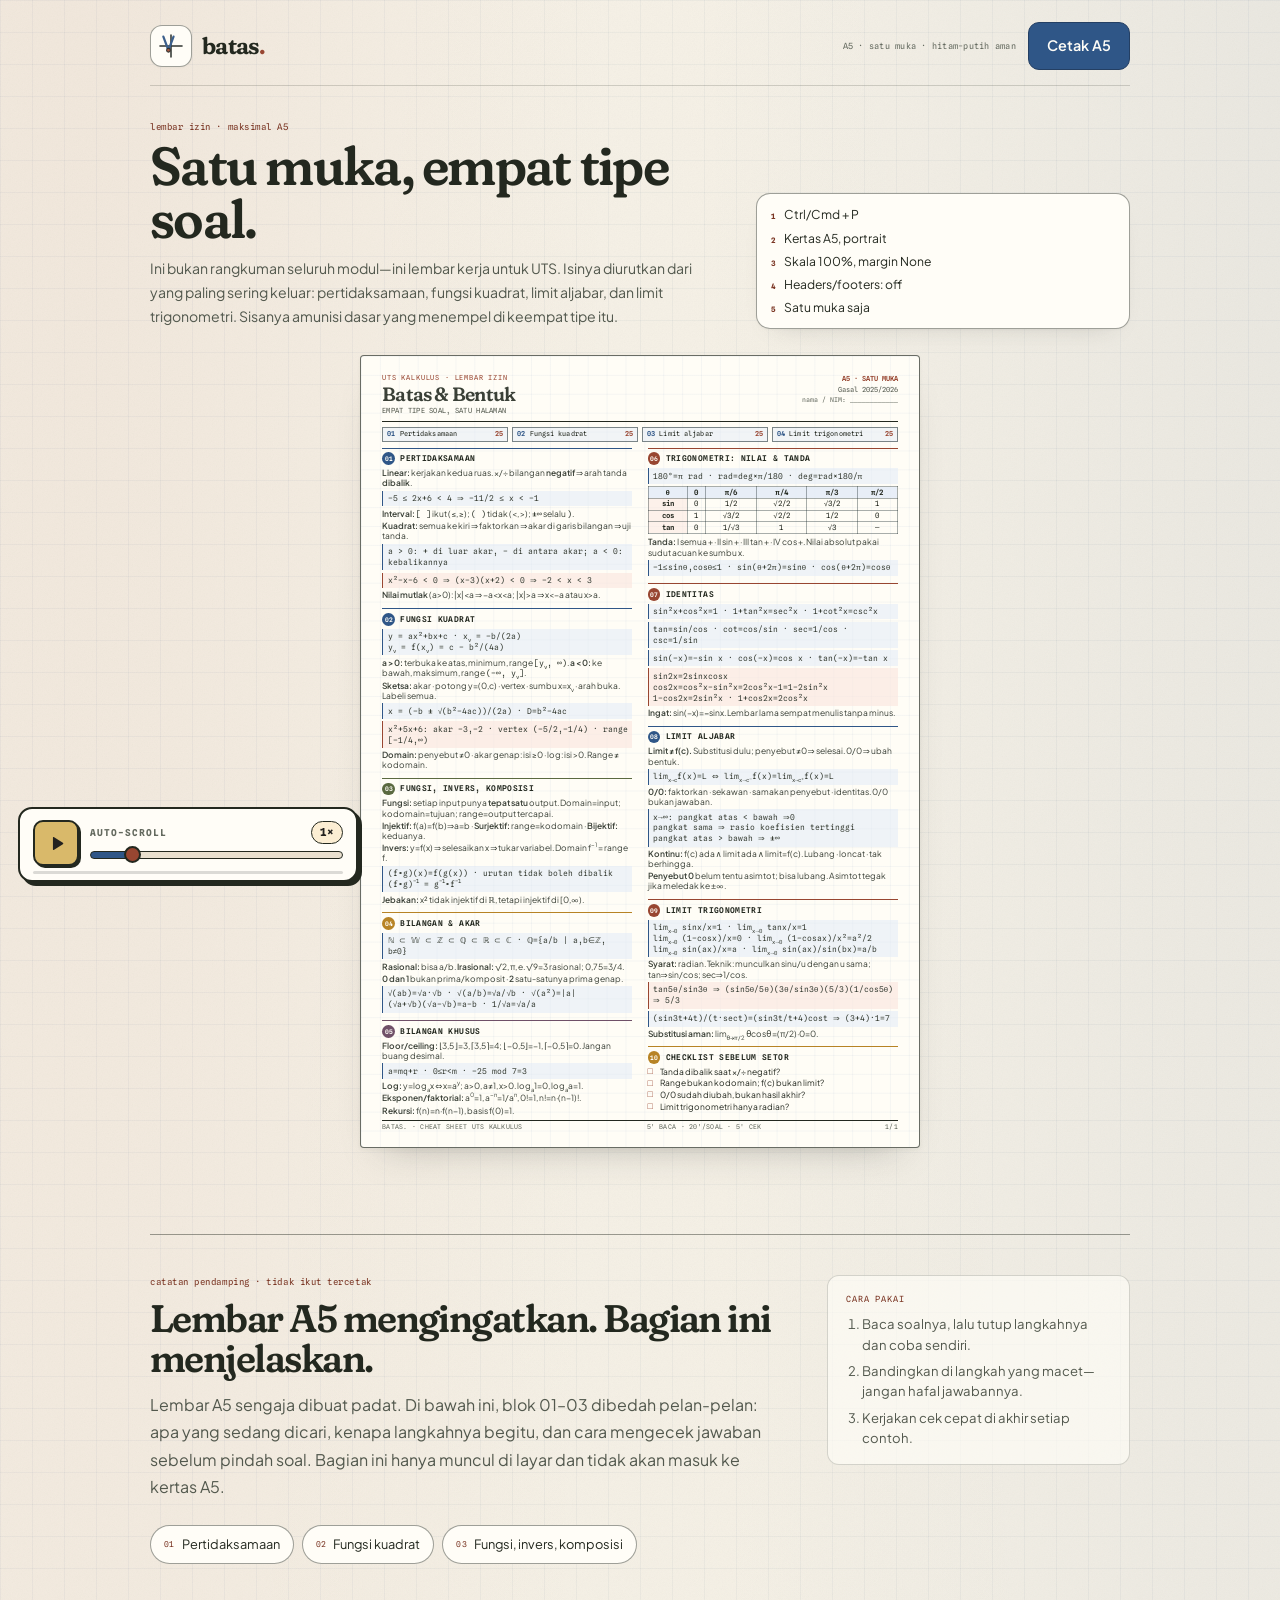
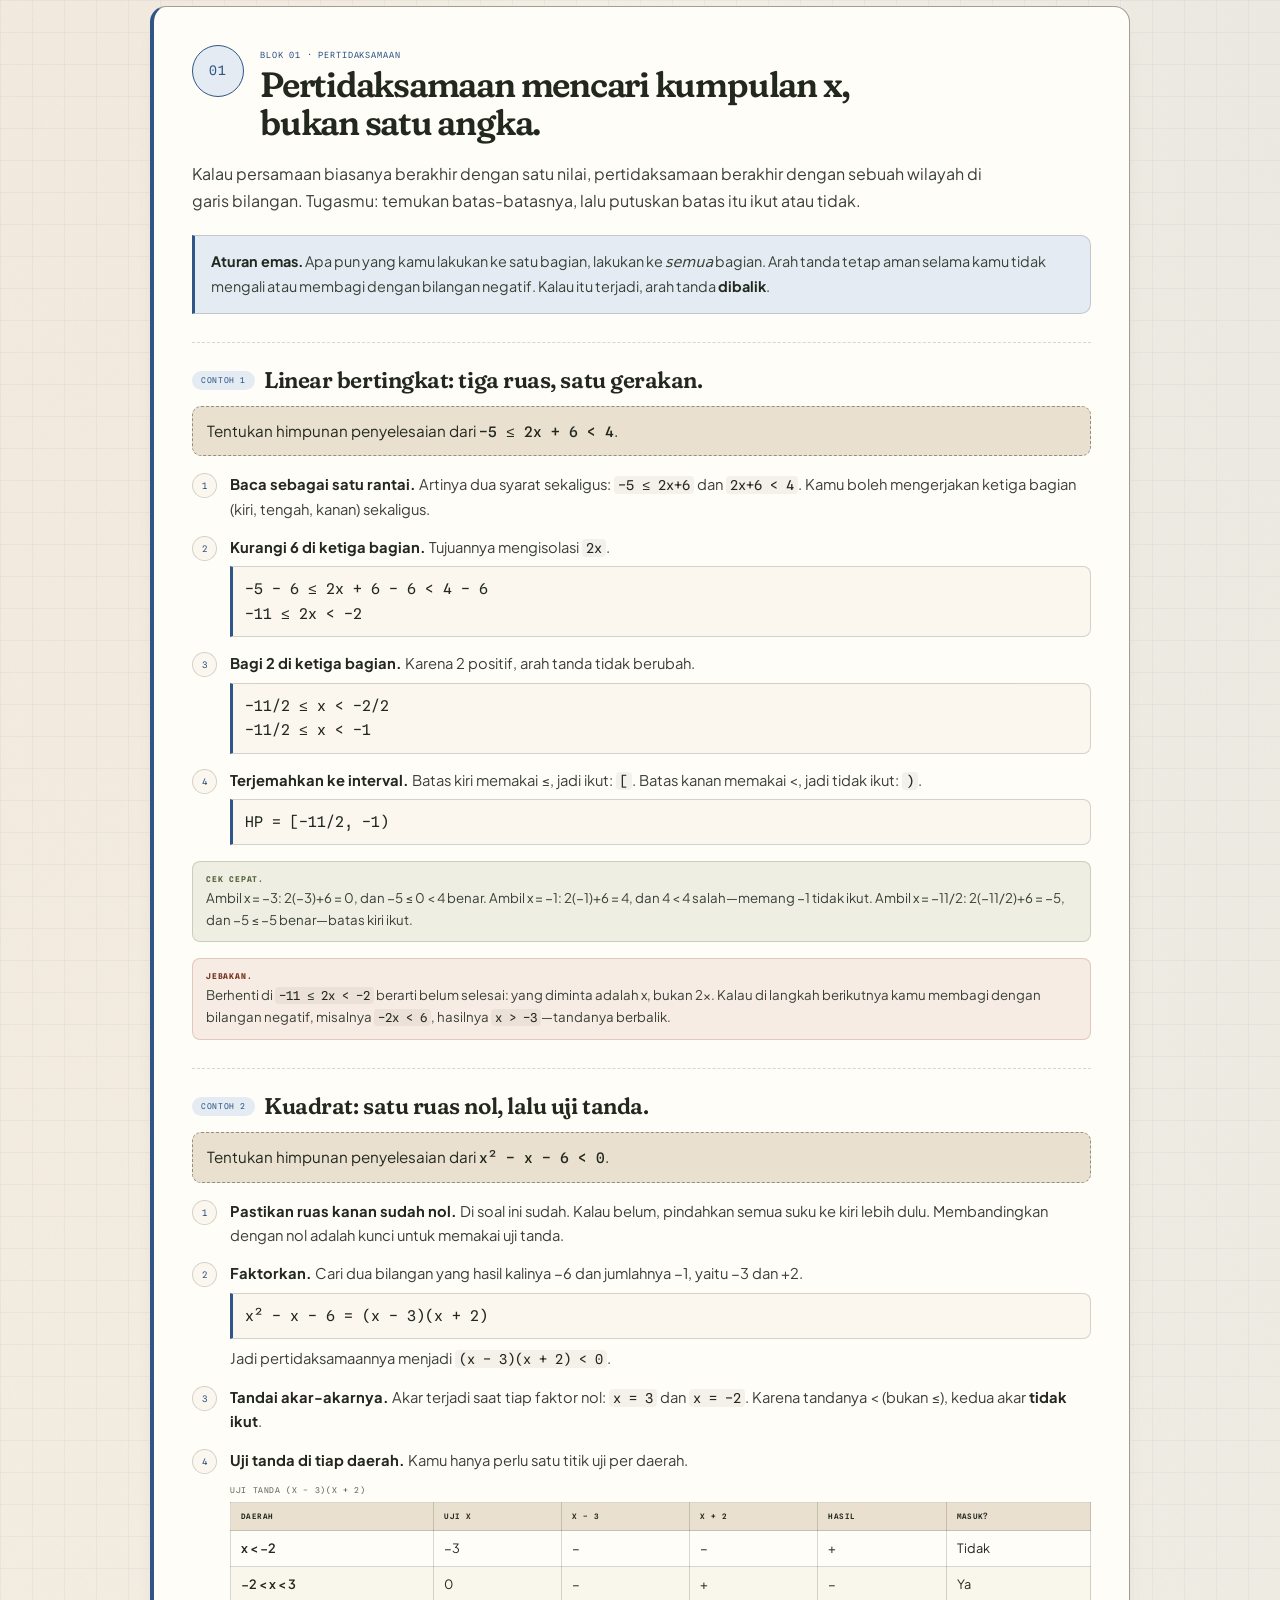
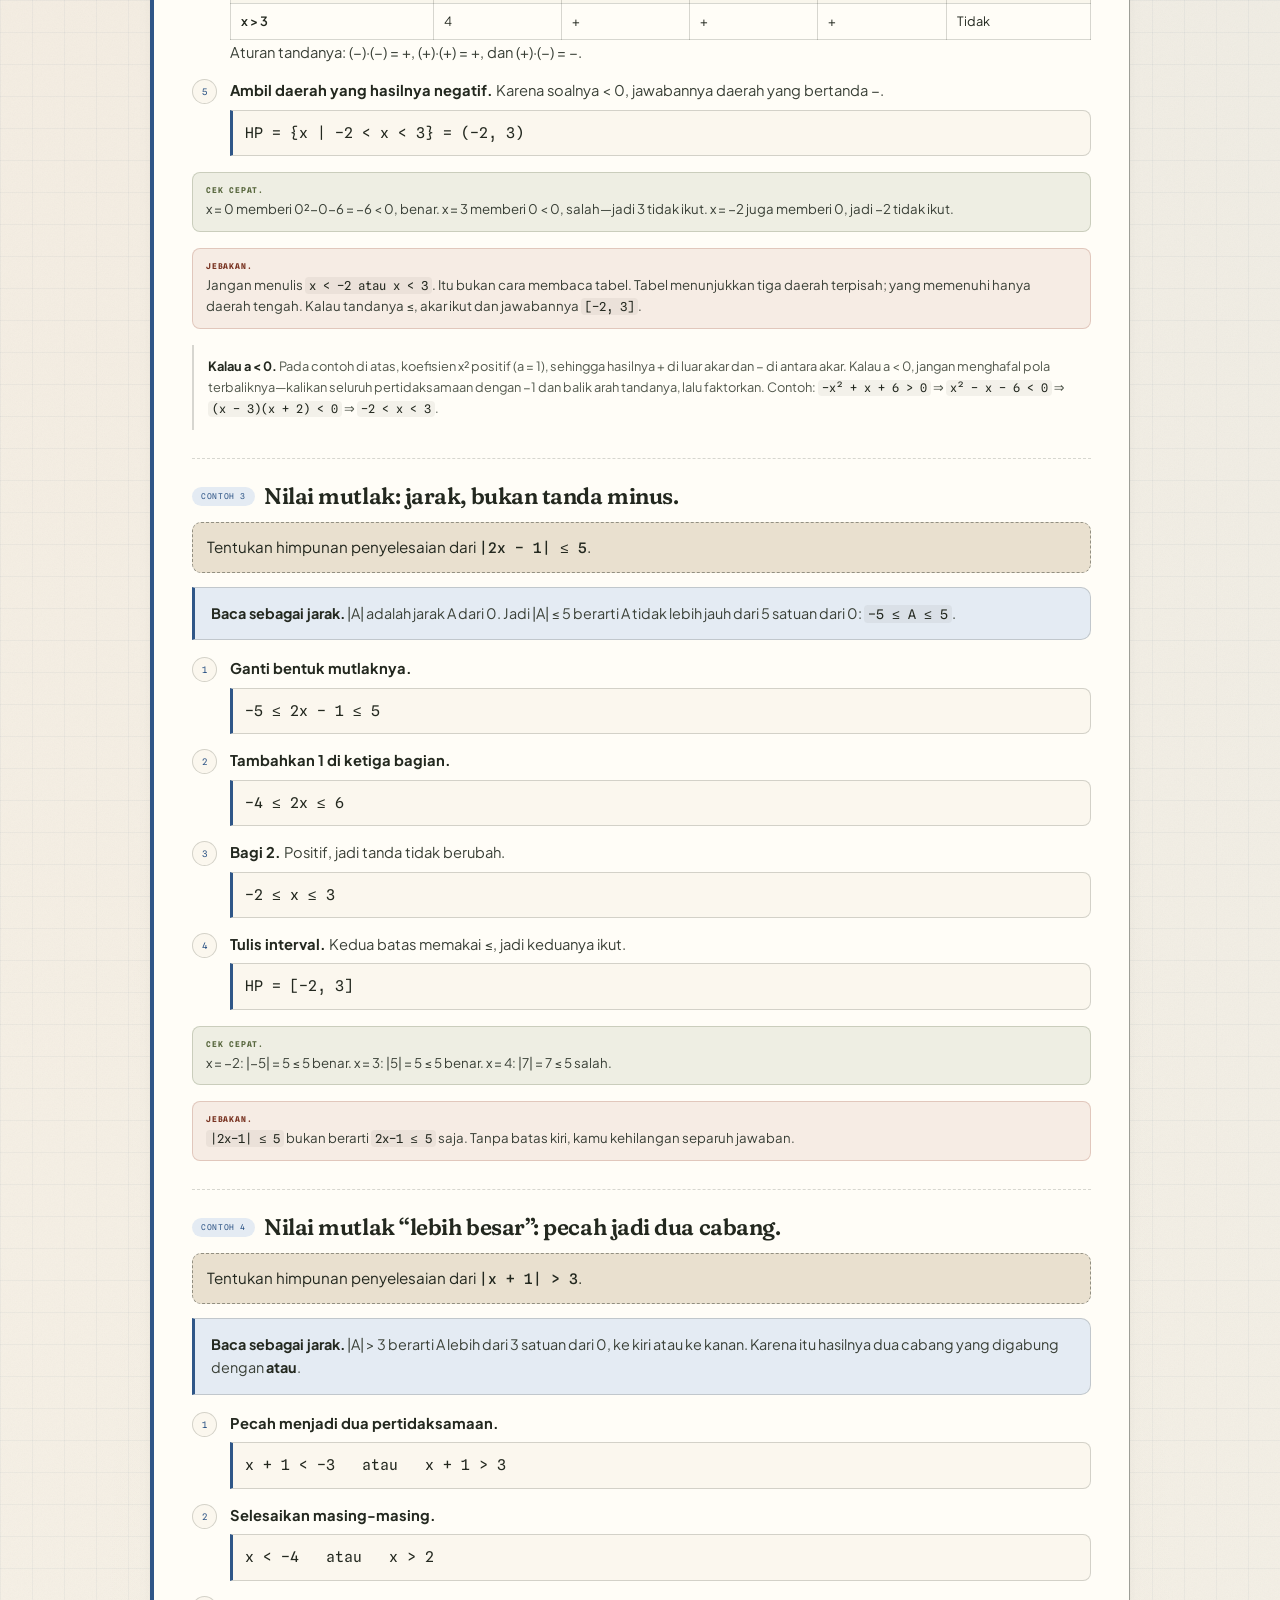
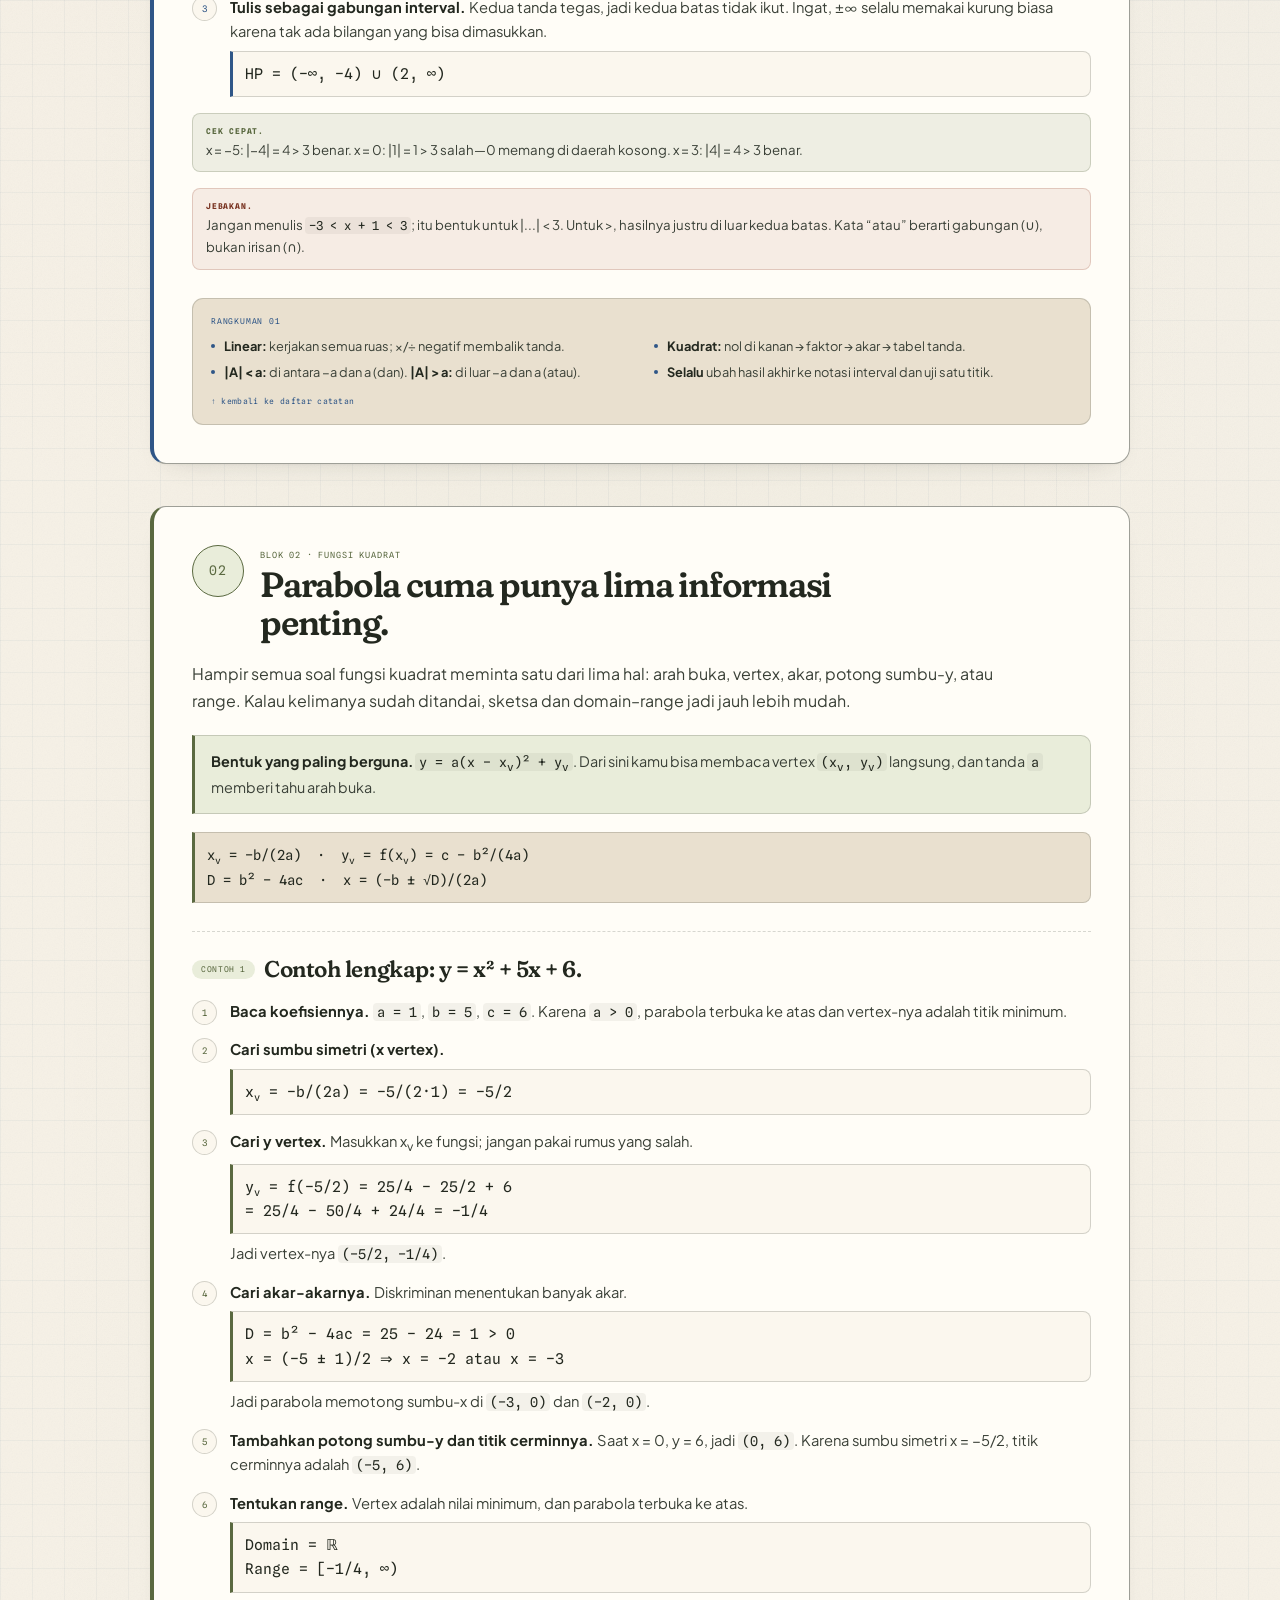
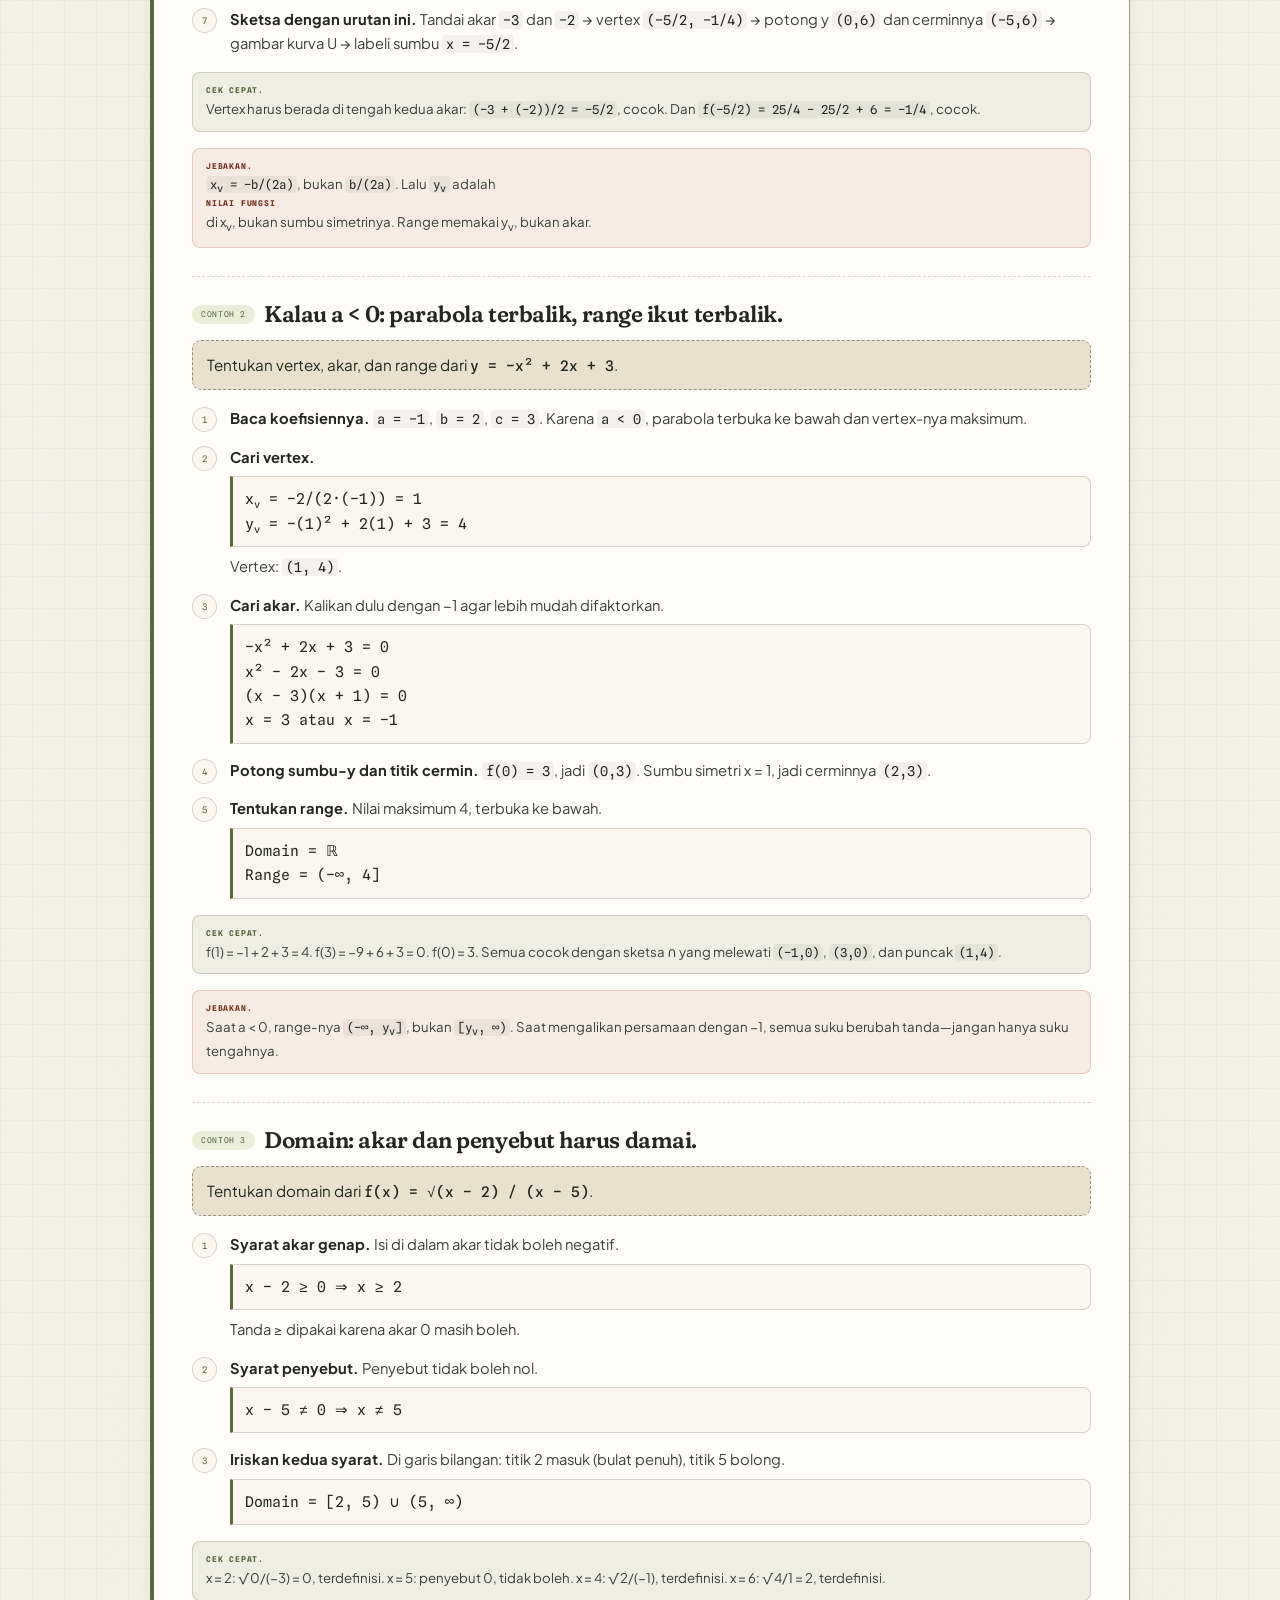
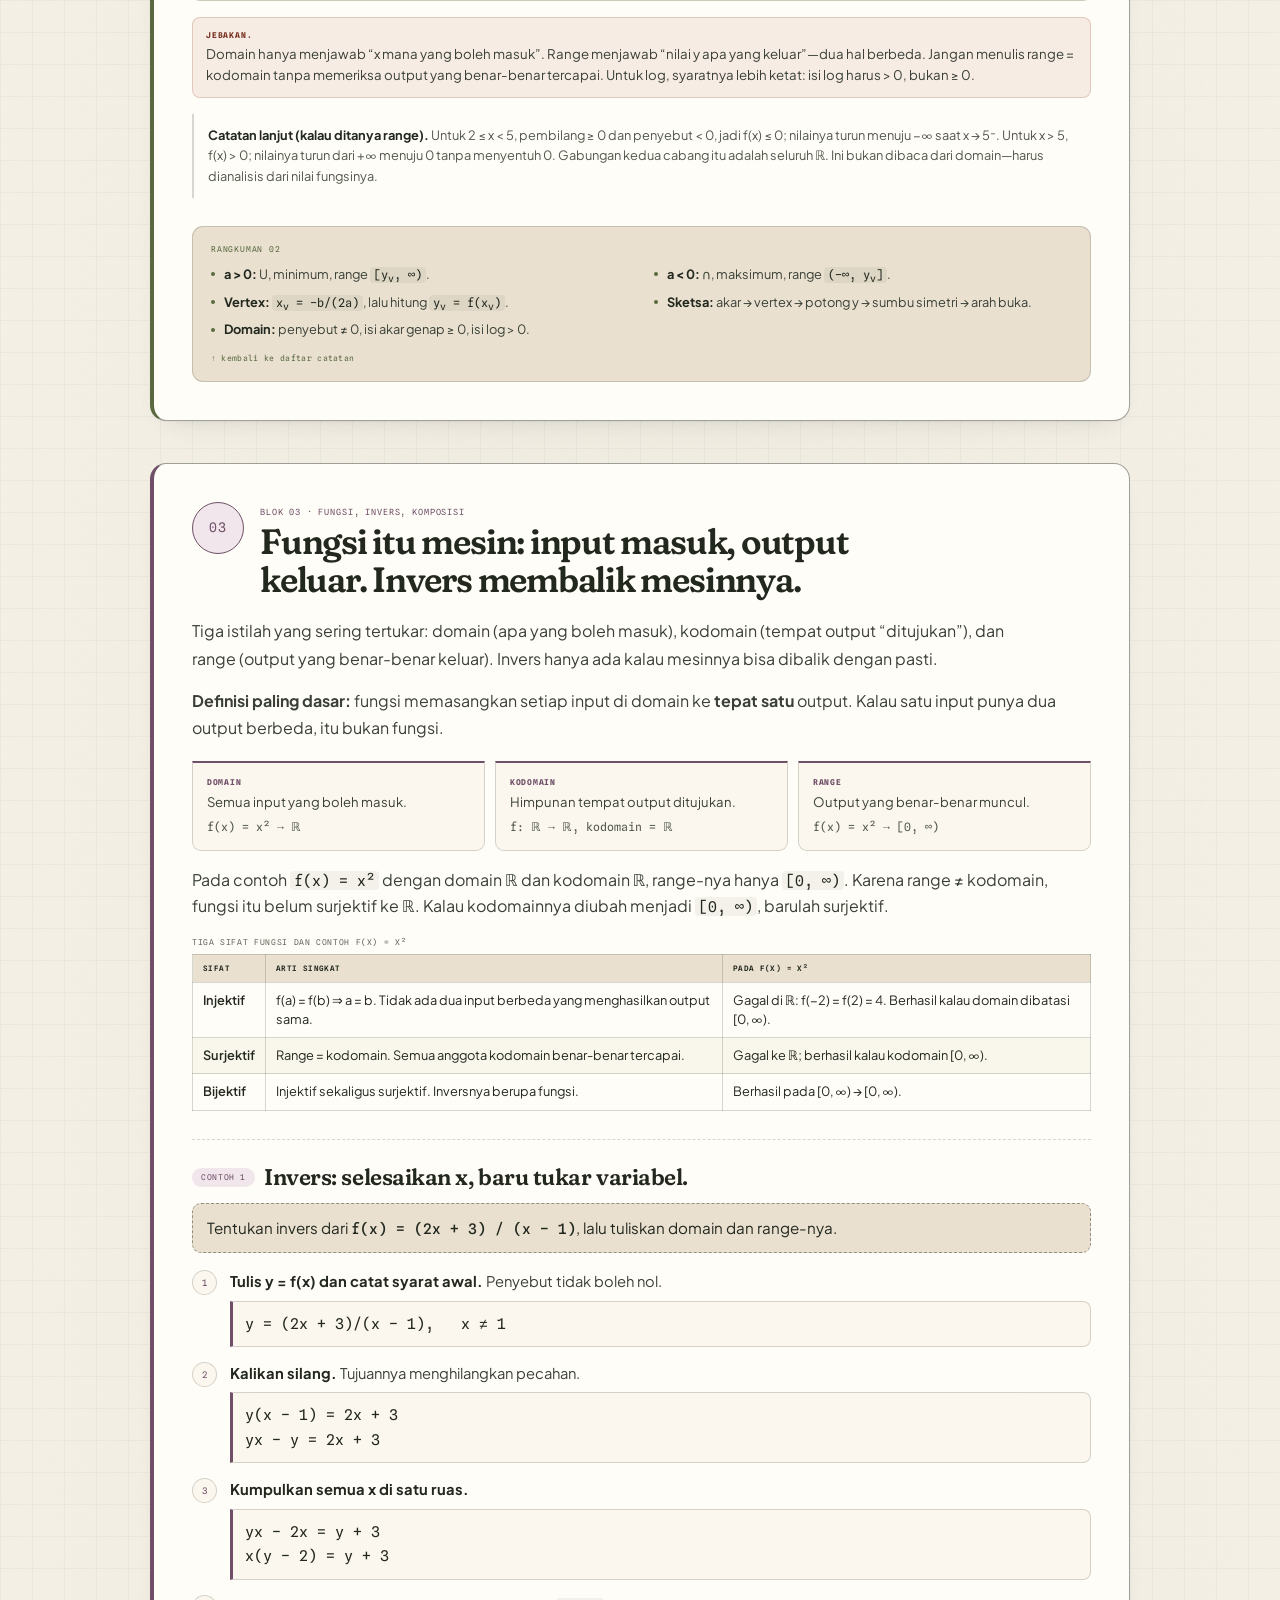
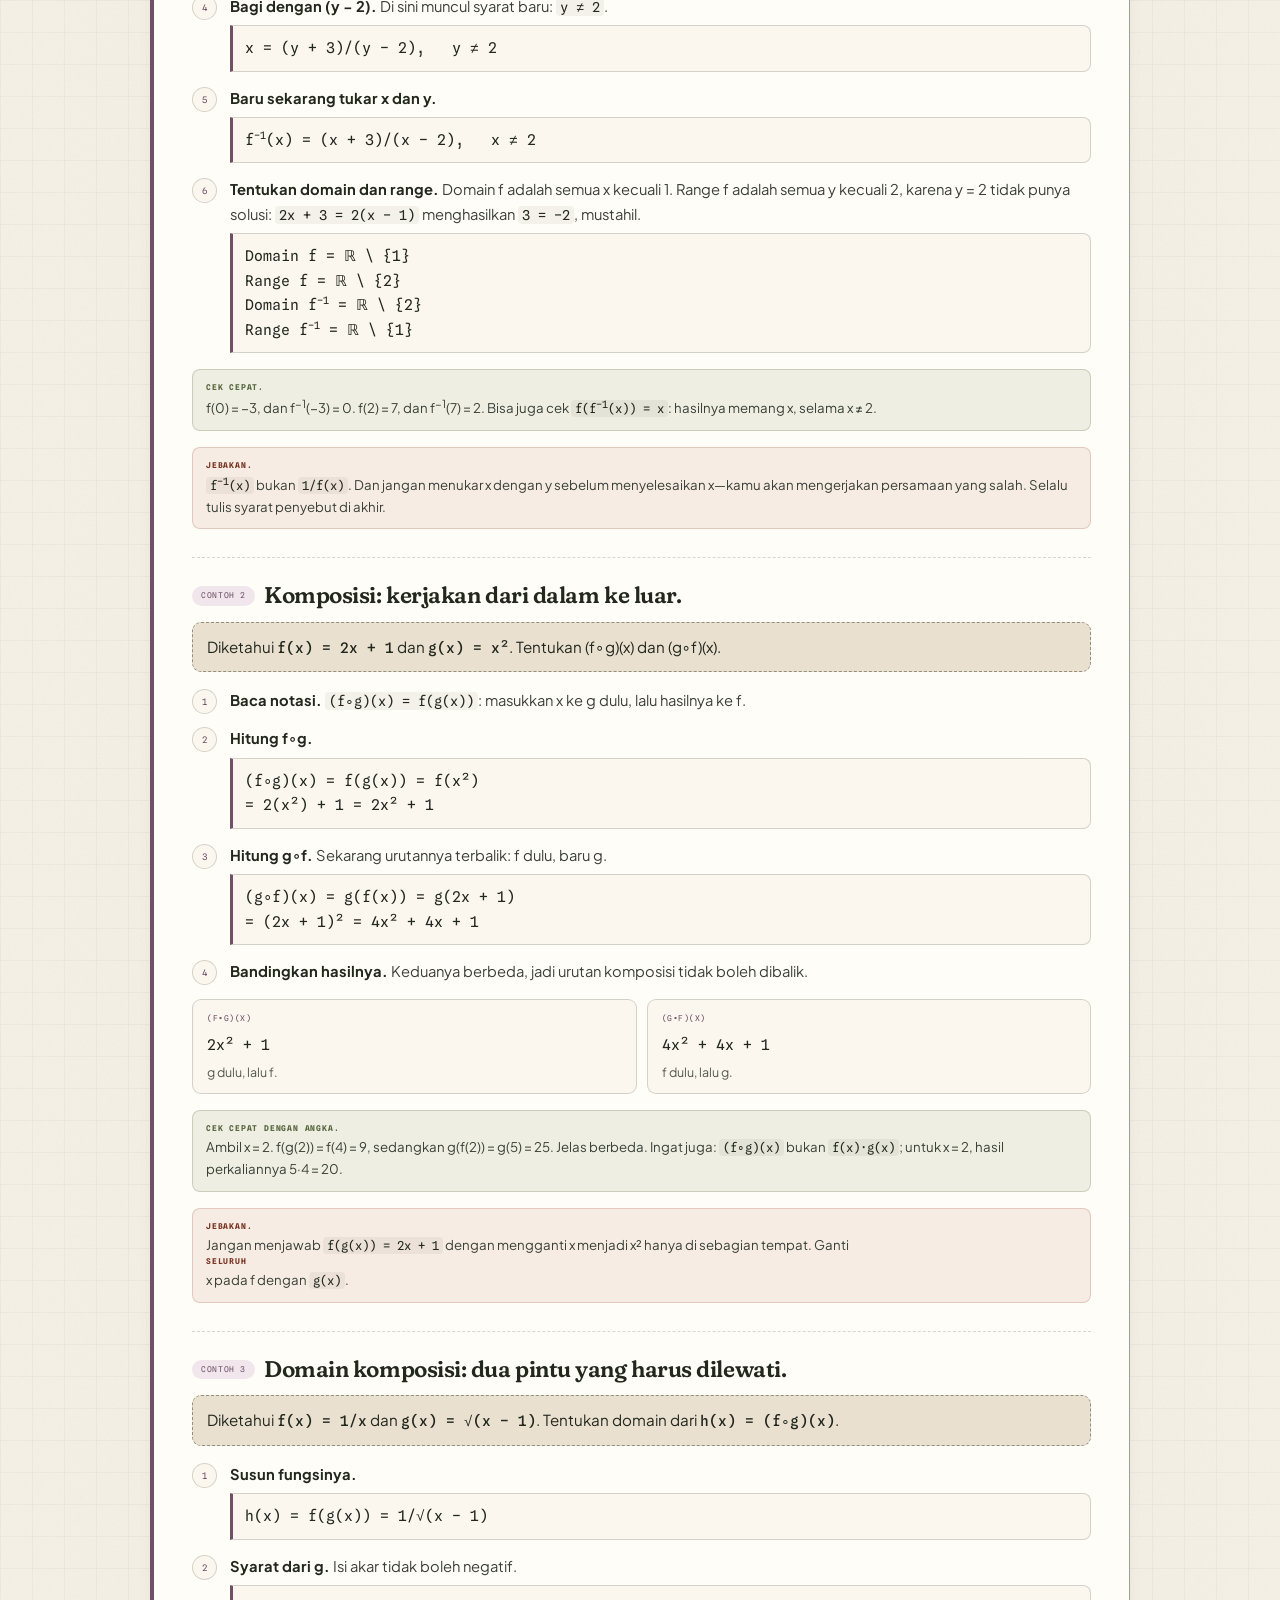
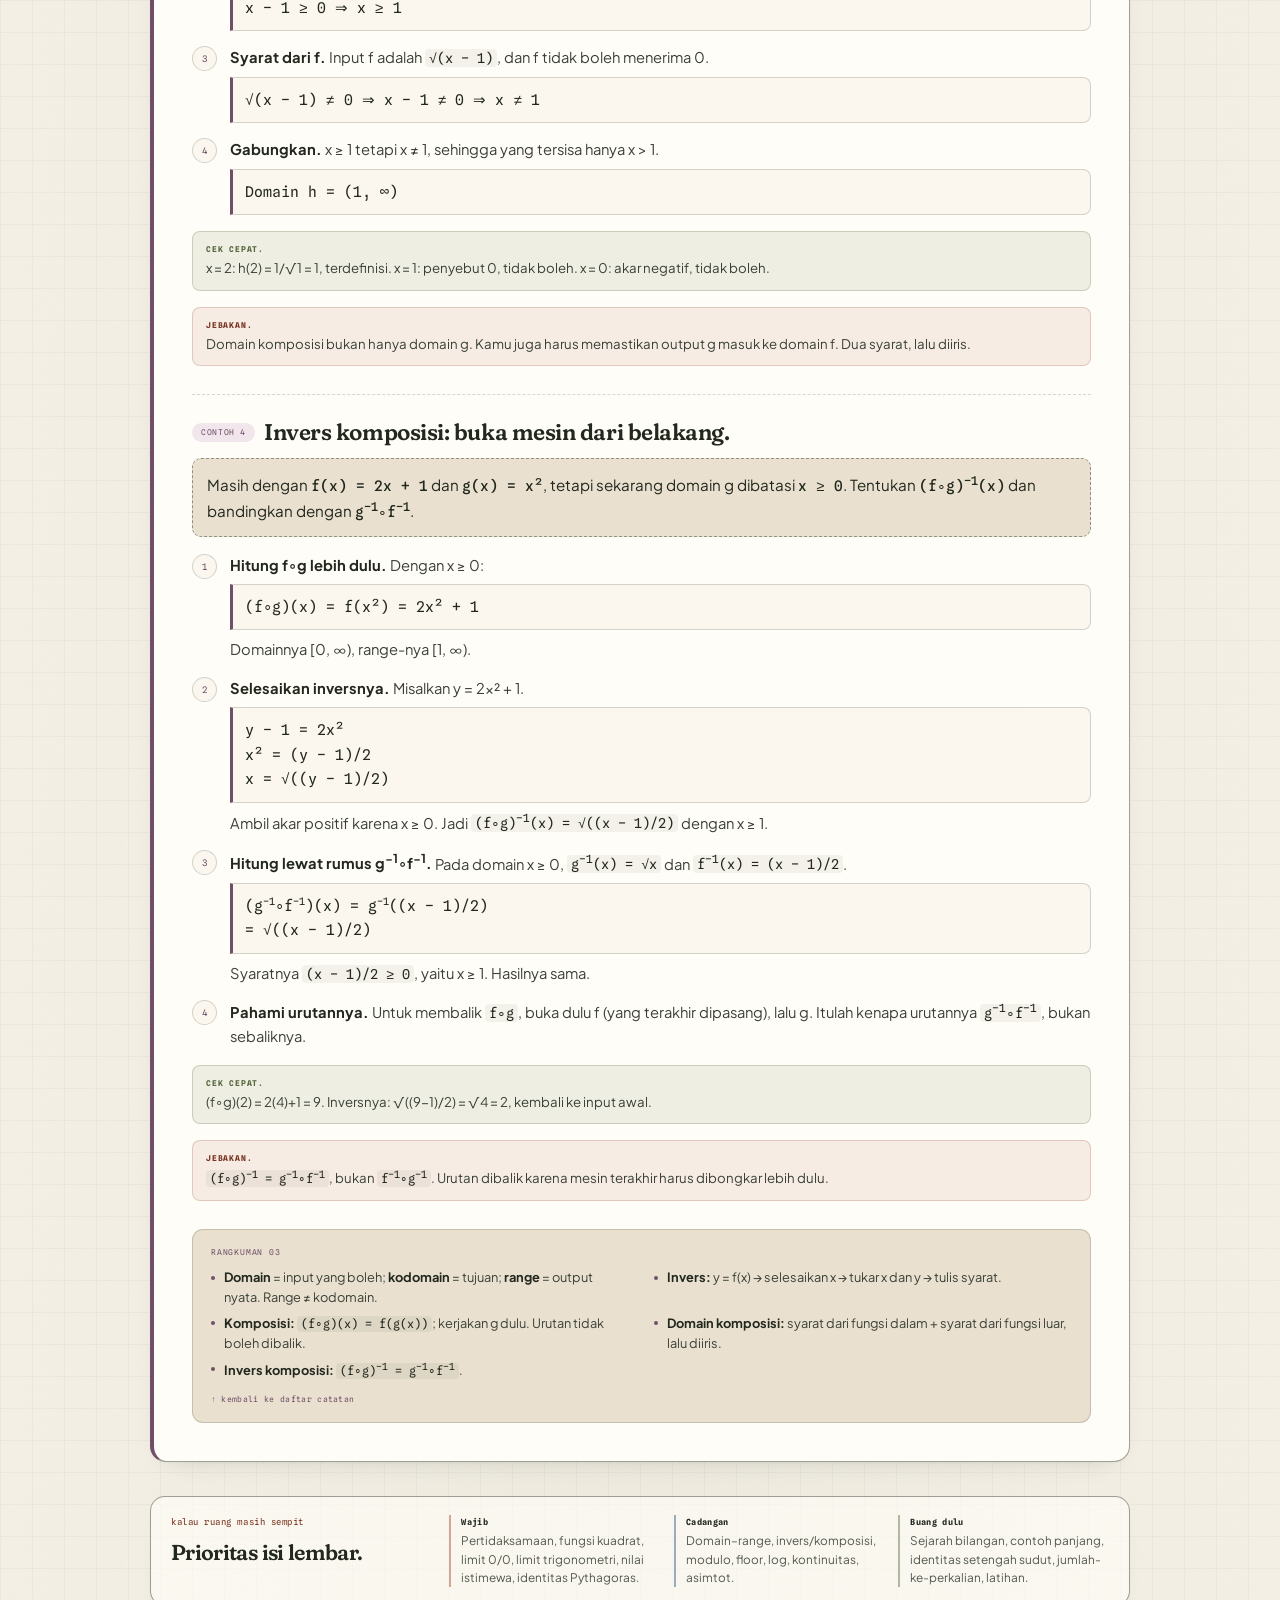
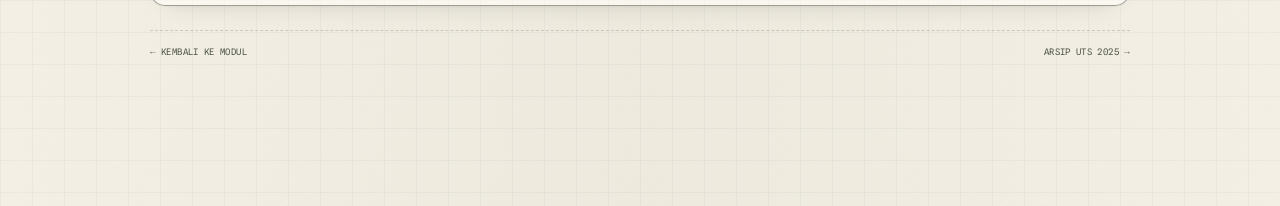
==== commit 065f9369: "feat(kalkulus): tambah auto-scroll materi dan naskah UTS Kontrol baca otomatis 0,5x-4x di seluruh mo" ====
--- a/cheat-sheet.html
+++ b/cheat-sheet.html
@@ -13,6 +13,7 @@
 <link rel="stylesheet" href="styles.css">
 <link rel="stylesheet" href="cheat-sheet.css">
 <link rel="stylesheet" href="tema.css">
+  <link rel="stylesheet" href="autoscroll.css">
 </head>
 <body class="cheat-page">
 <main class="cheat-shell">
@@ -708,5 +709,6 @@
     window.print();
   });
 </script>
+<script src="autoscroll.js" defer></script>
 </body>
 </html>
--- a/styles.css
+++ b/styles.css
@@ -27,8 +27,8 @@
   --shadow:7px 7px 0 var(--ink);
 }
 
-*,*::before,*::after{box-sizing:border-box}
-html{scroll-behavior:smooth}
+*,*::before,*::after{box-sizing:border-box;min-inline-size:0}
+html{scroll-behavior:smooth;overflow-x:clip}
 body{
   margin:0;
   min-height:100vh;
@@ -45,7 +45,7 @@
   background-size:26px 26px, 26px 26px, auto, auto;
   background-attachment:fixed;
   -webkit-font-smoothing:antialiased;
-  overflow-x:hidden;
+  overflow-x:clip;
 }
 [hidden]{display:none !important}
 button{font:inherit;color:inherit}
@@ -58,8 +58,10 @@
   position:relative;
   z-index:1;
   width:min(1100px,100%);
+  max-width:100%;
   margin:0 auto;
   padding:20px clamp(15px,3.4vw,30px) 38px;
+  overflow-x:clip;
 }
 
 /* ---------- header ---------- */
--- a/autoscroll.css
+++ b/autoscroll.css
@@ -0,0 +1,225 @@
+/* ============================================================
+   Auto-scroll materi kuliah — kontrol mengambang
+   Dipakai bersama autoscroll.js. Warna mengikuti variabel
+   tema tiap situs, dengan cadangan warna netral.
+   ============================================================ */
+
+.has-autoscroll {
+  padding-bottom: 104px;
+}
+
+.autoscroll-dock {
+  --as-ink: var(--ink, var(--text-main, #24221f));
+  --as-card: var(--card, var(--bg-surface-card, #fffdf7));
+  --as-line: var(--ink, var(--border-color, #24221f));
+  --as-shadow: var(--ink, rgba(0, 0, 0, .5));
+  --as-track: var(--paper-deep, var(--paper-2, var(--bg-surface-elevated, #e9e2d2)));
+  --as-accent: var(--mustard, var(--gold, var(--amber, var(--accent-amber, #f2b544))));
+  --as-accent-soft: var(--mustard-soft, var(--gold-soft, var(--amber-soft, var(--amber-bg, rgba(242, 181, 68, .2)))));
+  --as-play: var(--teal, var(--green, var(--accent-emerald, var(--cobalt, #2b8a79))));
+  --as-thumb: var(--tomato, var(--red, var(--accent-rose, var(--coral, #dd5a3a))));
+  --as-faint: var(--faint, var(--ink-faint, var(--text-muted, #8a8377)));
+  --as-mono: var(--mono, var(--font-mono, ui-monospace, "Cascadia Code", Consolas, monospace));
+
+  position: fixed;
+  left: max(18px, env(safe-area-inset-left));
+  bottom: max(18px, env(safe-area-inset-bottom));
+  z-index: 9000;
+  display: flex;
+  align-items: center;
+  gap: 11px;
+  width: min(340px, calc(100vw - 36px));
+  padding: 11px 13px 14px;
+  background: var(--as-card);
+  border: 2px solid var(--as-line);
+  border-radius: 14px;
+  box-shadow: 4px 4px 0 var(--as-shadow);
+  color: var(--as-ink);
+  font-family: var(--as-mono);
+  -webkit-user-select: none;
+  user-select: none;
+}
+
+.as-play {
+  flex: 0 0 auto;
+  width: 46px;
+  height: 46px;
+  display: grid;
+  place-items: center;
+  padding: 0;
+  background: var(--as-accent);
+  color: #24221f;
+  border: 2px solid var(--as-line);
+  border-radius: 10px;
+  box-shadow: 2px 2px 0 var(--as-shadow);
+  cursor: pointer;
+  touch-action: manipulation;
+  -webkit-tap-highlight-color: transparent;
+  transition: transform .12s ease, background .12s ease, box-shadow .12s ease;
+}
+
+.as-play:hover {
+  transform: translate(-1px, -1px);
+  box-shadow: 3px 3px 0 var(--as-shadow);
+}
+
+.as-play:active {
+  transform: translate(1px, 1px);
+  box-shadow: 1px 1px 0 var(--as-shadow);
+}
+
+.autoscroll-dock.is-playing .as-play {
+  background: var(--as-play);
+  color: #fff;
+}
+
+.as-play svg {
+  display: block;
+  width: 19px;
+  height: 19px;
+  fill: currentColor;
+}
+
+.as-ico-pause { display: none; }
+.autoscroll-dock.is-playing .as-ico-play { display: none; }
+.autoscroll-dock.is-playing .as-ico-pause { display: block; }
+
+.as-body {
+  flex: 1 1 auto;
+  min-width: 0;
+}
+
+.as-top {
+  display: flex;
+  align-items: center;
+  justify-content: space-between;
+  gap: 8px;
+  margin-bottom: 1px;
+}
+
+.as-title {
+  overflow: hidden;
+  font-size: 9.5px;
+  font-weight: 700;
+  letter-spacing: .11em;
+  text-transform: uppercase;
+  color: var(--as-faint);
+  white-space: nowrap;
+  text-overflow: ellipsis;
+}
+
+.as-speed {
+  flex: 0 0 auto;
+  padding: 1px 8px;
+  font-size: 11px;
+  font-weight: 700;
+  color: #24221f;
+  background: var(--as-accent-soft);
+  border: 1.5px solid var(--as-line);
+  border-radius: 999px;
+  font-variant-numeric: tabular-nums;
+}
+
+.as-range {
+  -webkit-appearance: none;
+  appearance: none;
+  display: block;
+  width: 100%;
+  height: 20px;
+  margin: 0;
+  padding: 0;
+  background: transparent;
+  cursor: pointer;
+  touch-action: none;
+}
+
+.as-range::-webkit-slider-runnable-track {
+  height: 8px;
+  background: linear-gradient(90deg, var(--as-play) 0 var(--fill, 14%), var(--as-track) var(--fill, 14%) 100%);
+  border: 1.5px solid var(--as-line);
+  border-radius: 999px;
+}
+
+.as-range::-moz-range-track {
+  height: 8px;
+  background: linear-gradient(90deg, var(--as-play) 0 var(--fill, 14%), var(--as-track) var(--fill, 14%) 100%);
+  border: 1.5px solid var(--as-line);
+  border-radius: 999px;
+}
+
+.as-range::-webkit-slider-thumb {
+  -webkit-appearance: none;
+  appearance: none;
+  width: 17px;
+  height: 17px;
+  margin-top: -5.5px;
+  background: var(--as-thumb);
+  border: 2px solid var(--as-line);
+  border-radius: 50%;
+}
+
+.as-range::-moz-range-thumb {
+  width: 14px;
+  height: 14px;
+  background: var(--as-thumb);
+  border: 2px solid var(--as-line);
+  border-radius: 50%;
+}
+
+.as-range:focus-visible {
+  outline: 3px solid var(--as-play);
+  outline-offset: 2px;
+  border-radius: 999px;
+}
+
+.as-progress {
+  position: absolute;
+  left: 13px;
+  right: 13px;
+  bottom: 6px;
+  height: 3px;
+  background: rgba(127, 127, 127, .28);
+  border-radius: 999px;
+  overflow: hidden;
+}
+
+.as-progress i {
+  display: block;
+  width: 0;
+  height: 100%;
+  background: var(--as-play);
+  border-radius: inherit;
+}
+
+@media (max-width: 640px) {
+  .has-autoscroll {
+    padding-bottom: calc(96px + env(safe-area-inset-bottom));
+  }
+  .autoscroll-dock {
+    left: max(12px, env(safe-area-inset-left));
+    right: max(12px, env(safe-area-inset-right));
+    bottom: max(12px, env(safe-area-inset-bottom));
+    width: auto;
+    gap: 9px;
+    padding: 9px 11px 13px;
+  }
+  .as-play {
+    width: 44px;
+    height: 44px;
+  }
+}
+
+@media (prefers-reduced-motion: reduce) {
+  .as-play {
+    transition: none;
+  }
+}
+
+@media print {
+  .autoscroll-dock {
+    display: none !important;
+  }
+  .has-autoscroll {
+    padding-bottom: 0 !important;
+  }
+}
